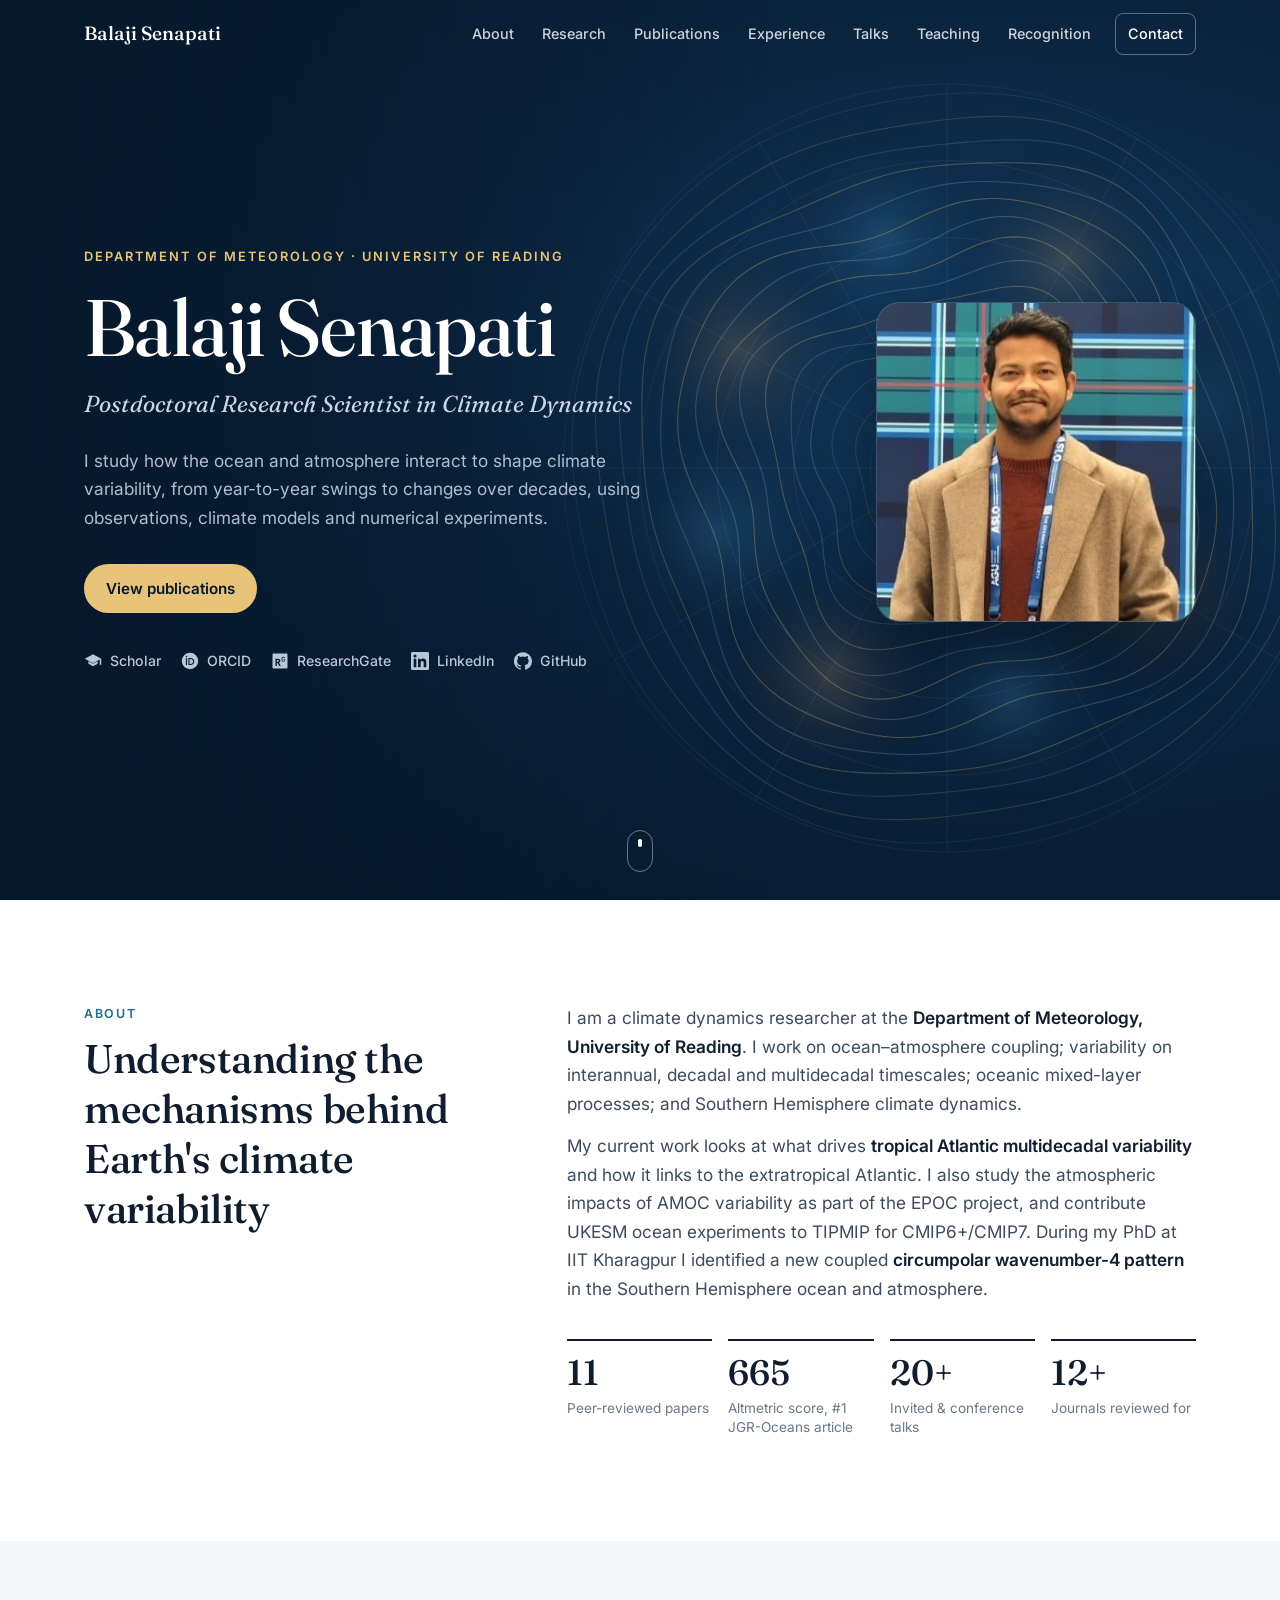
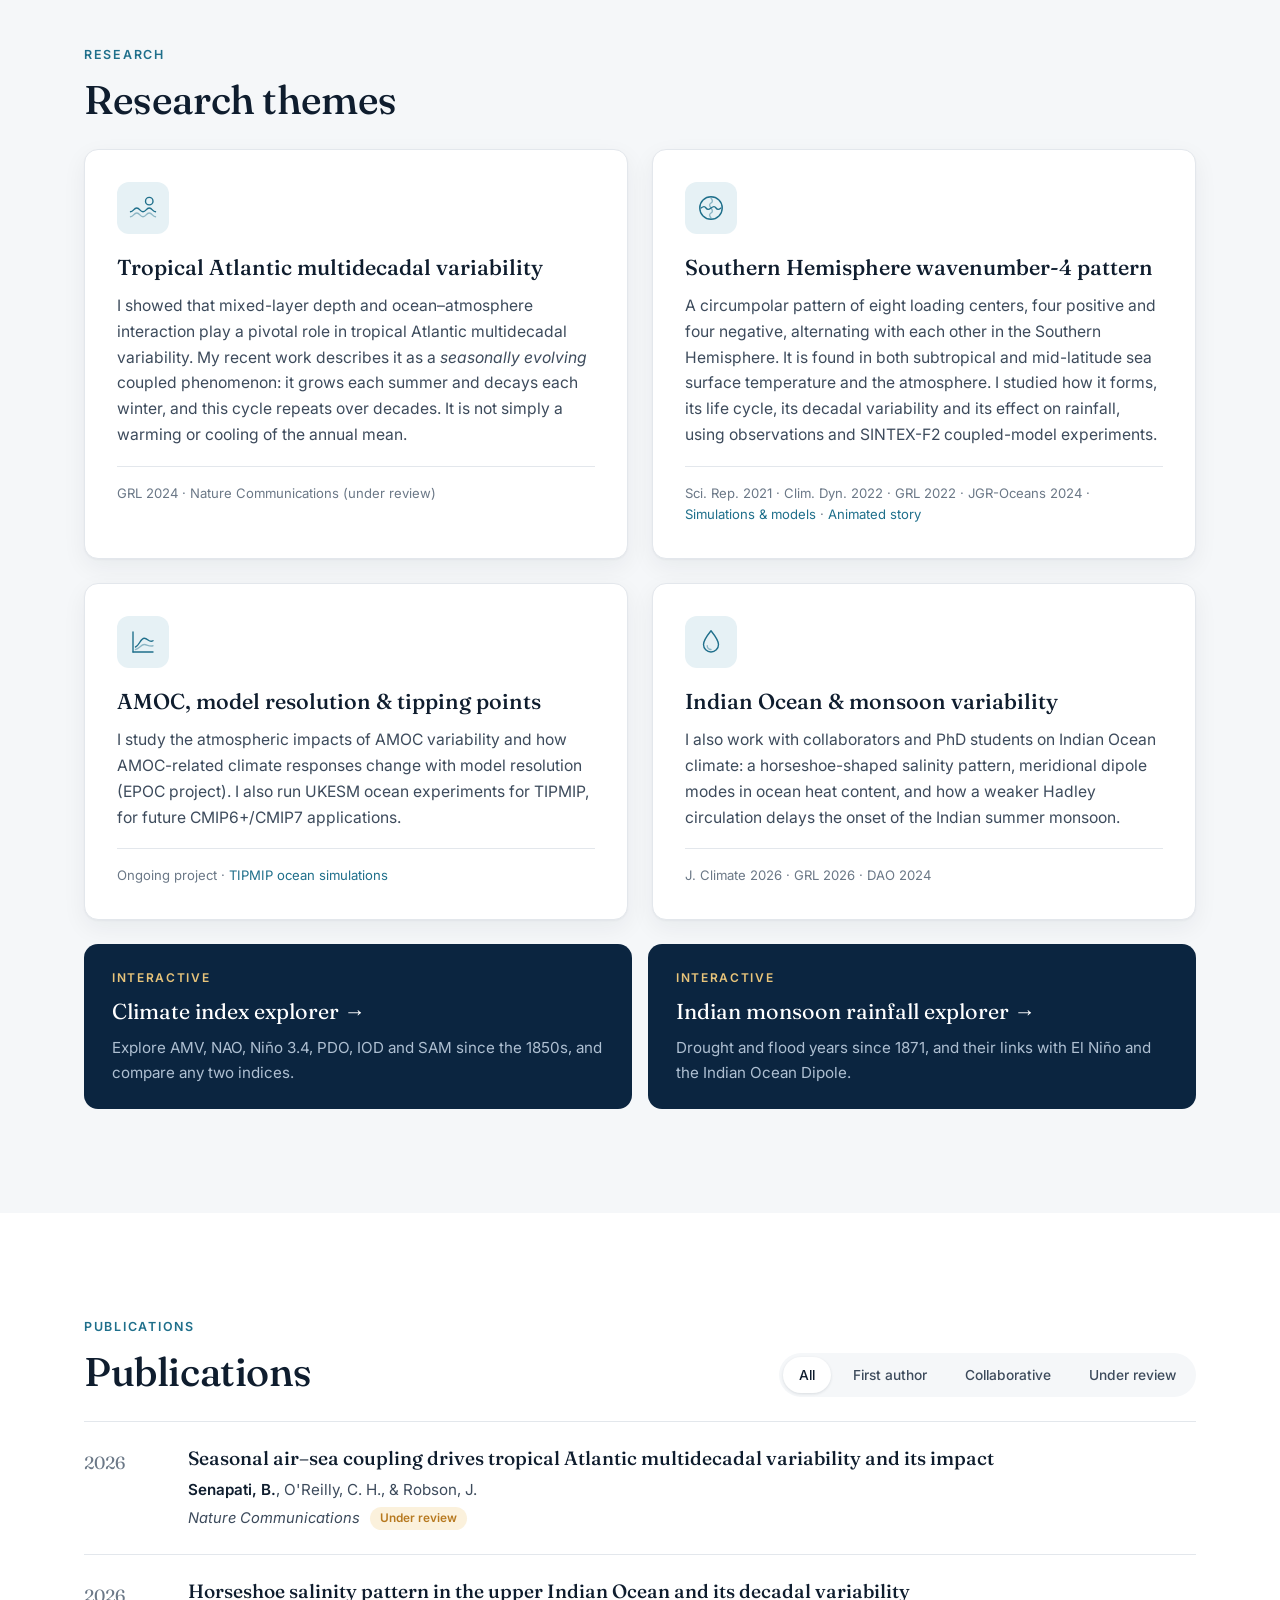
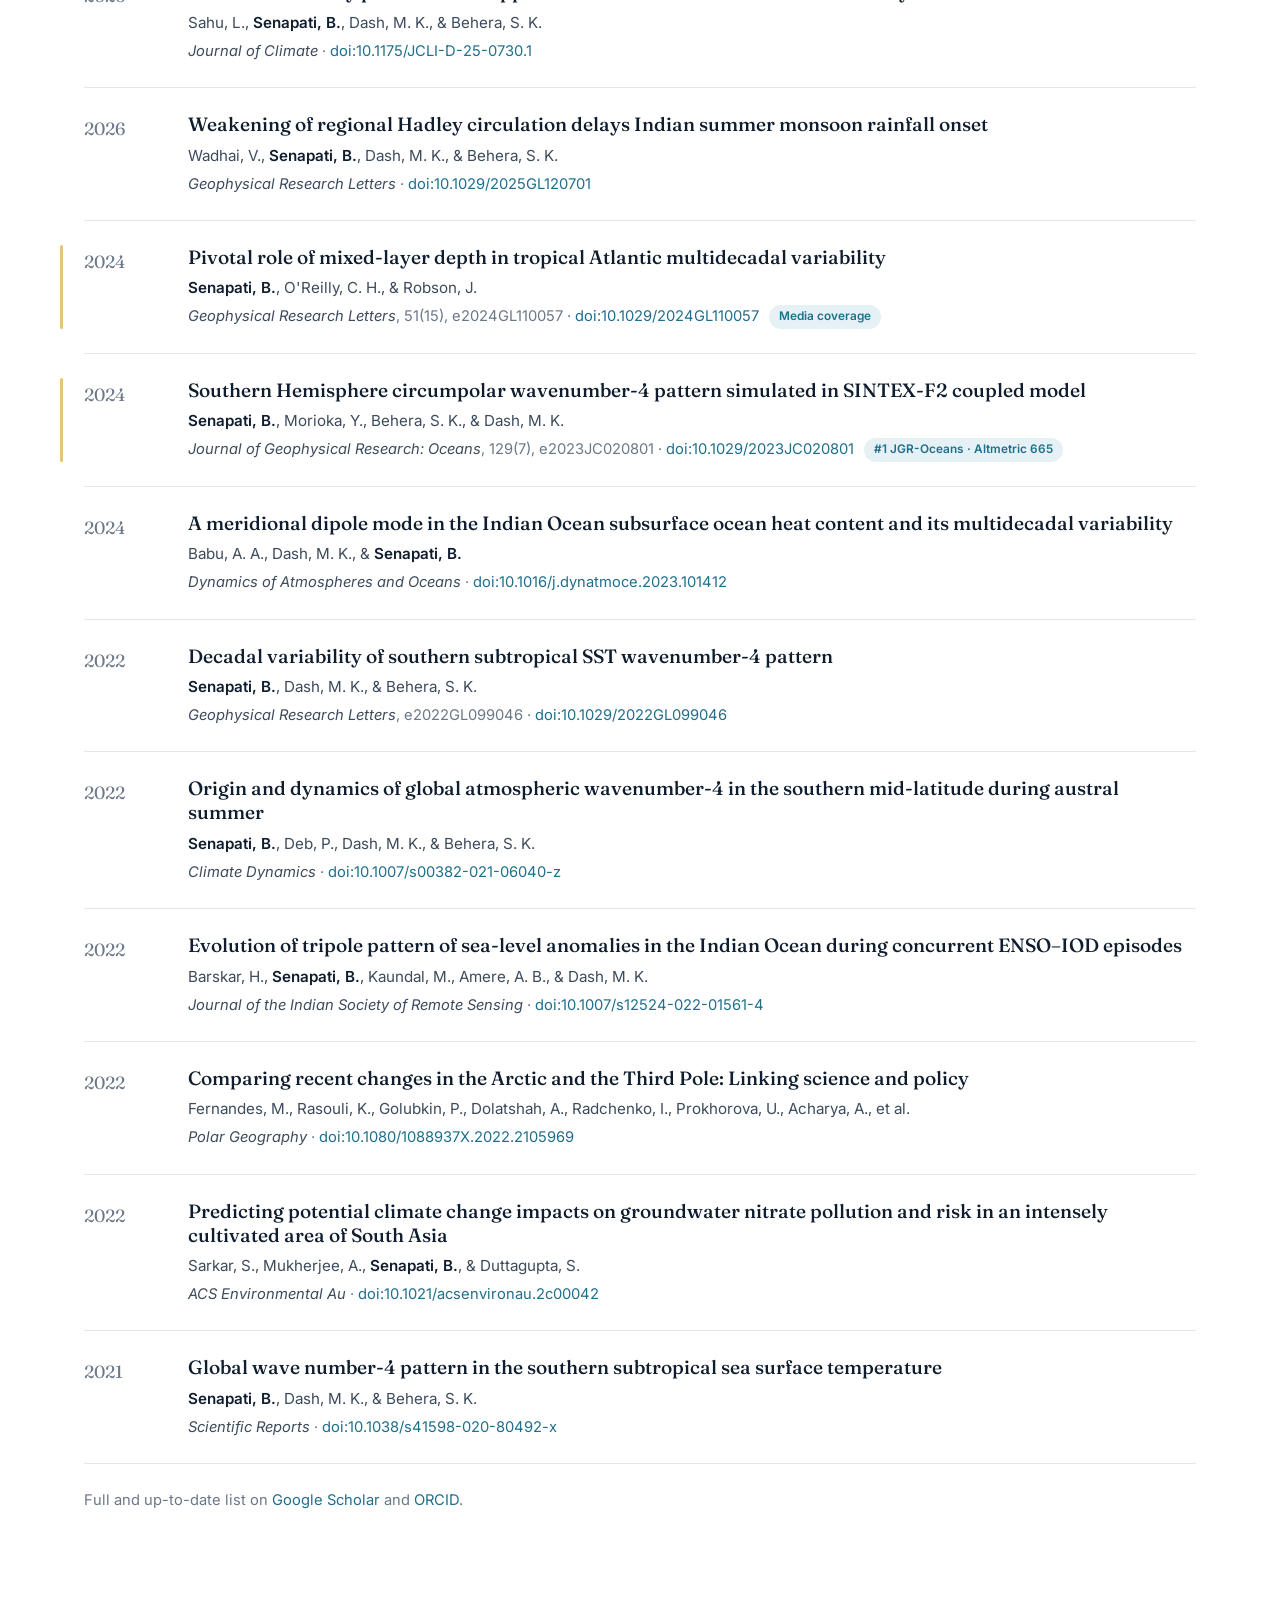
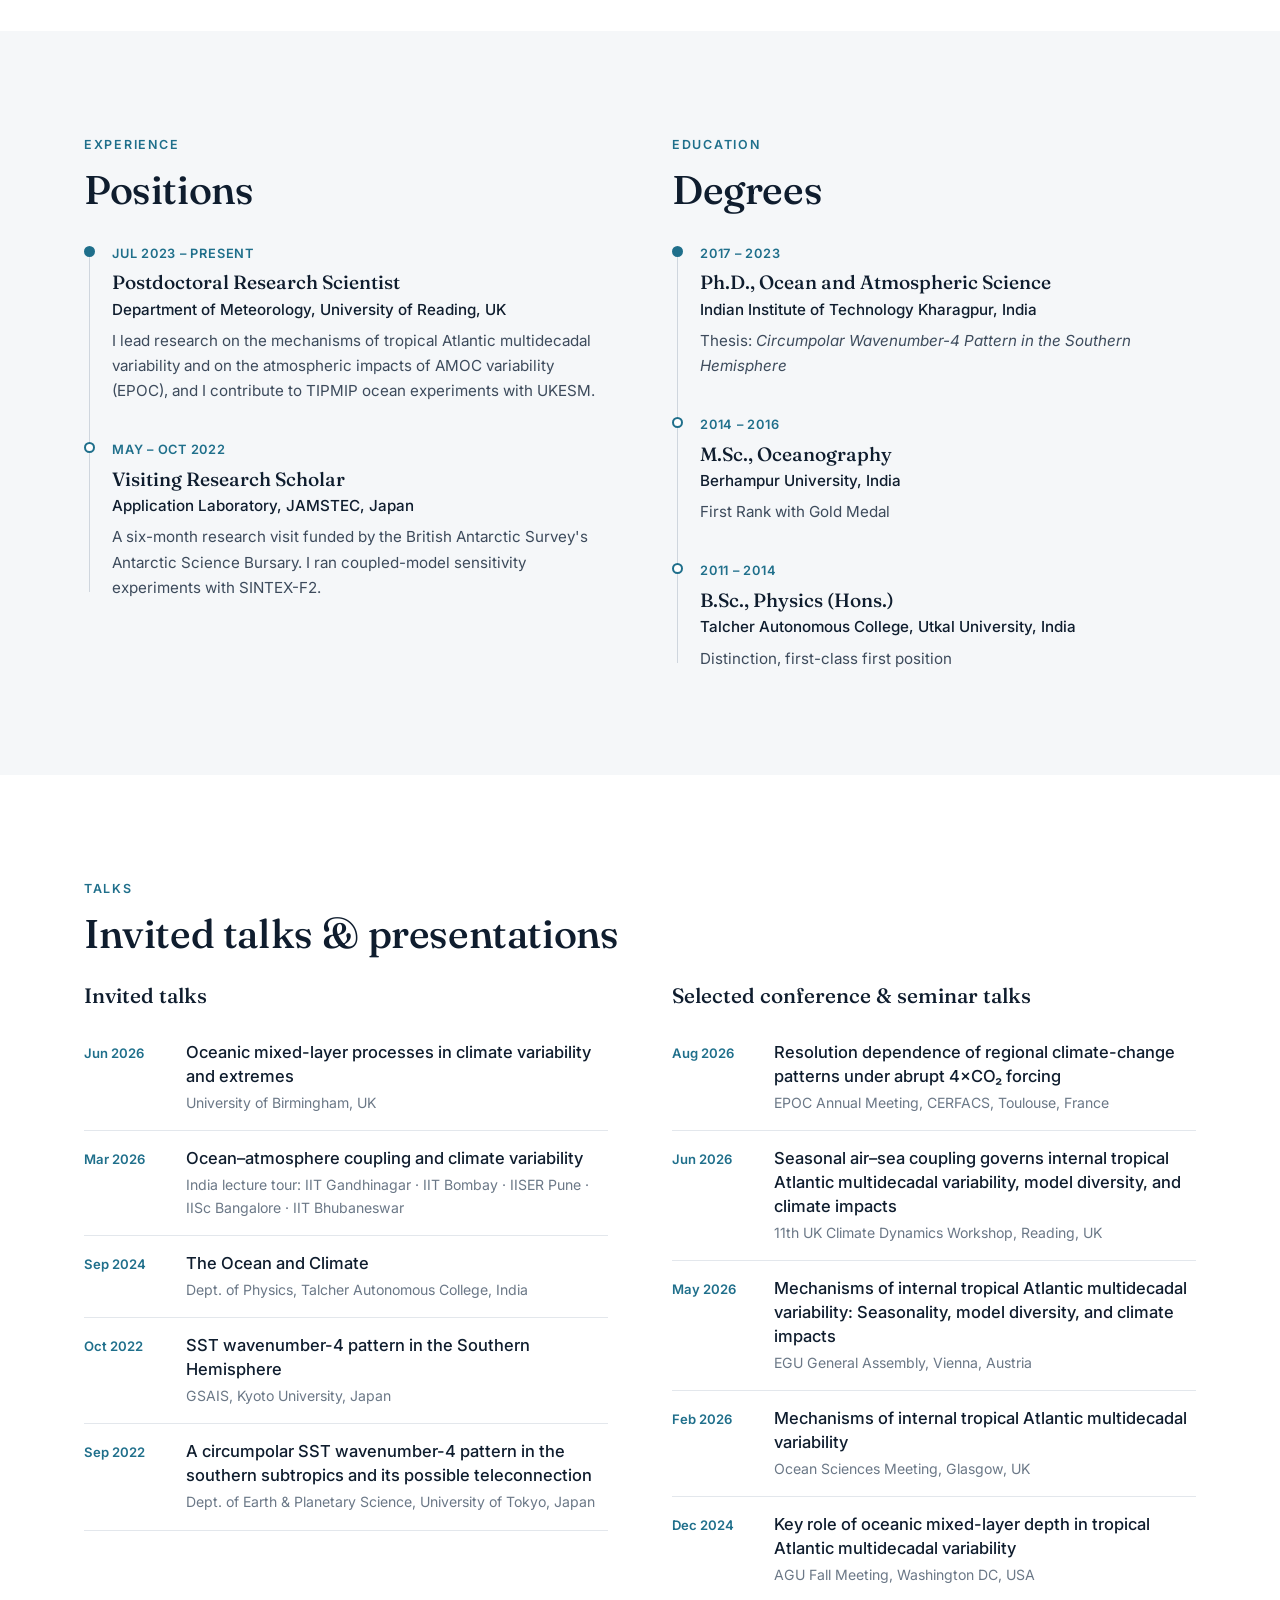
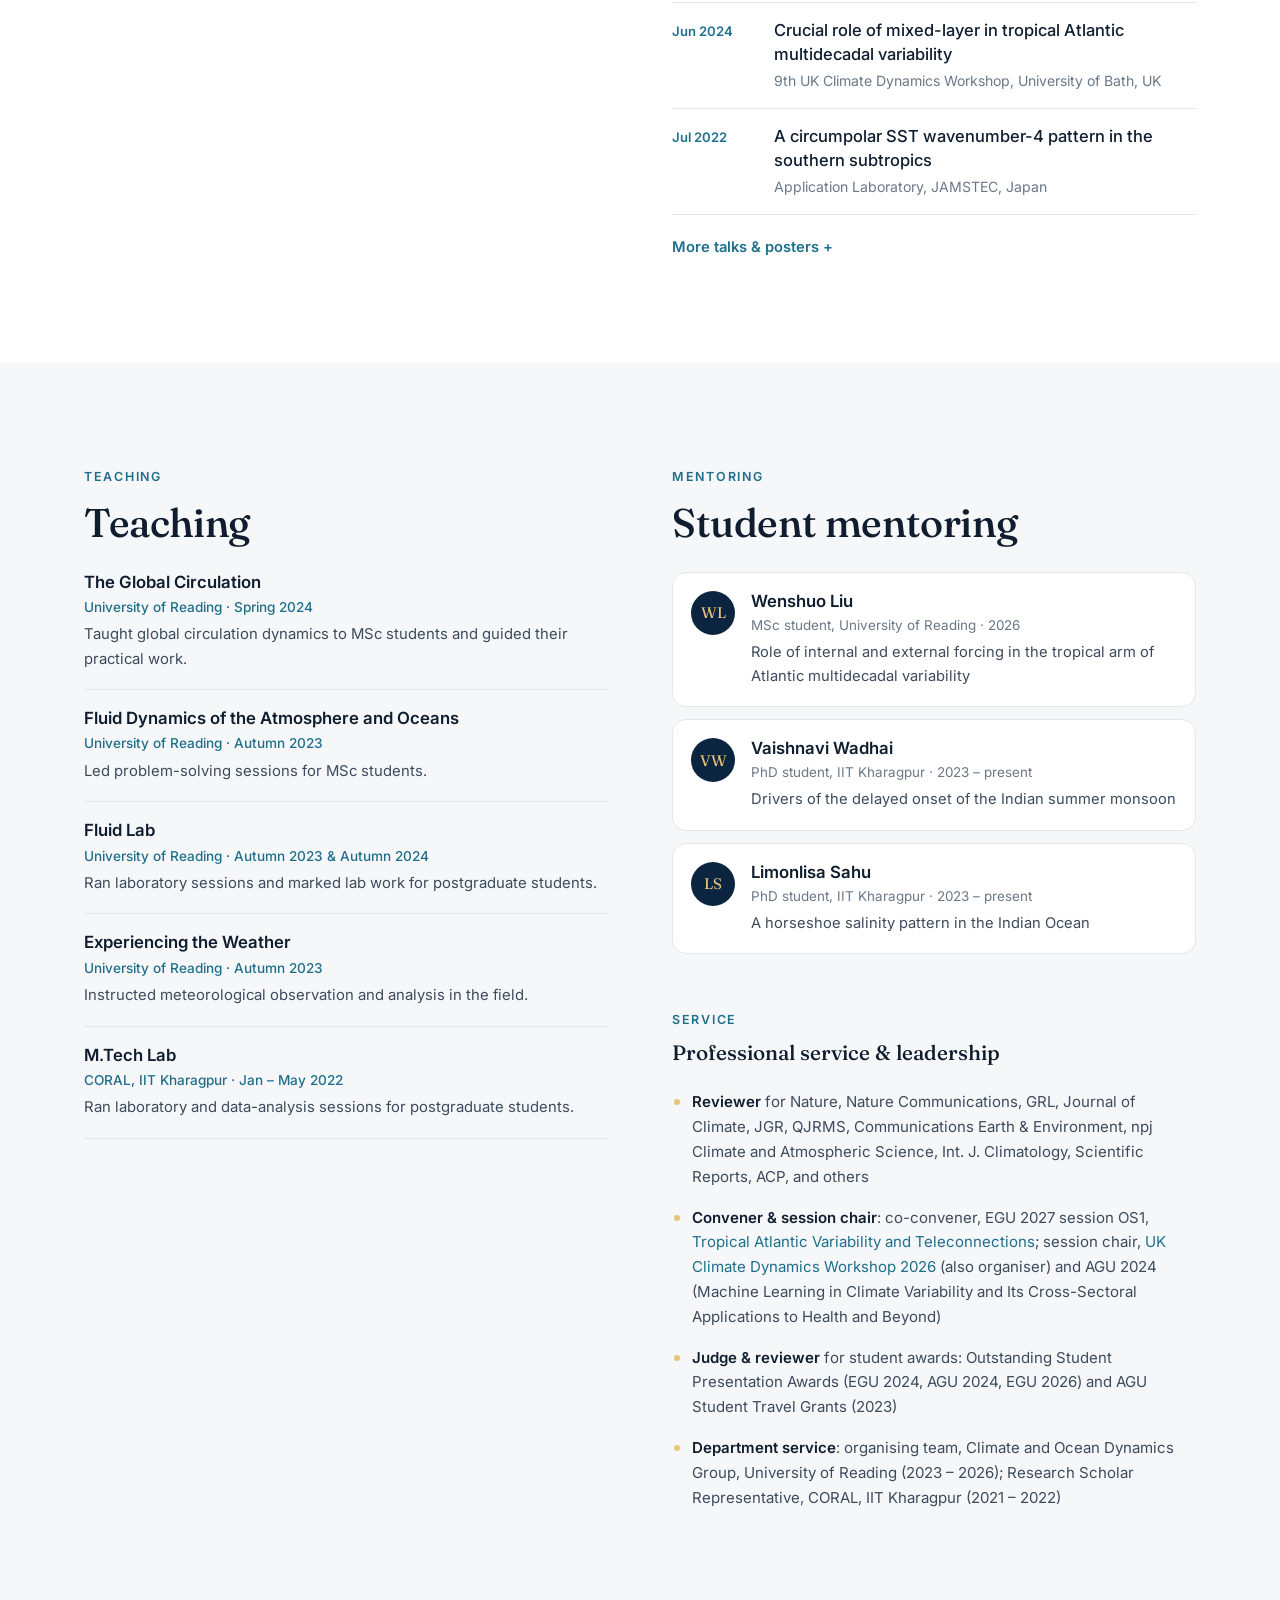
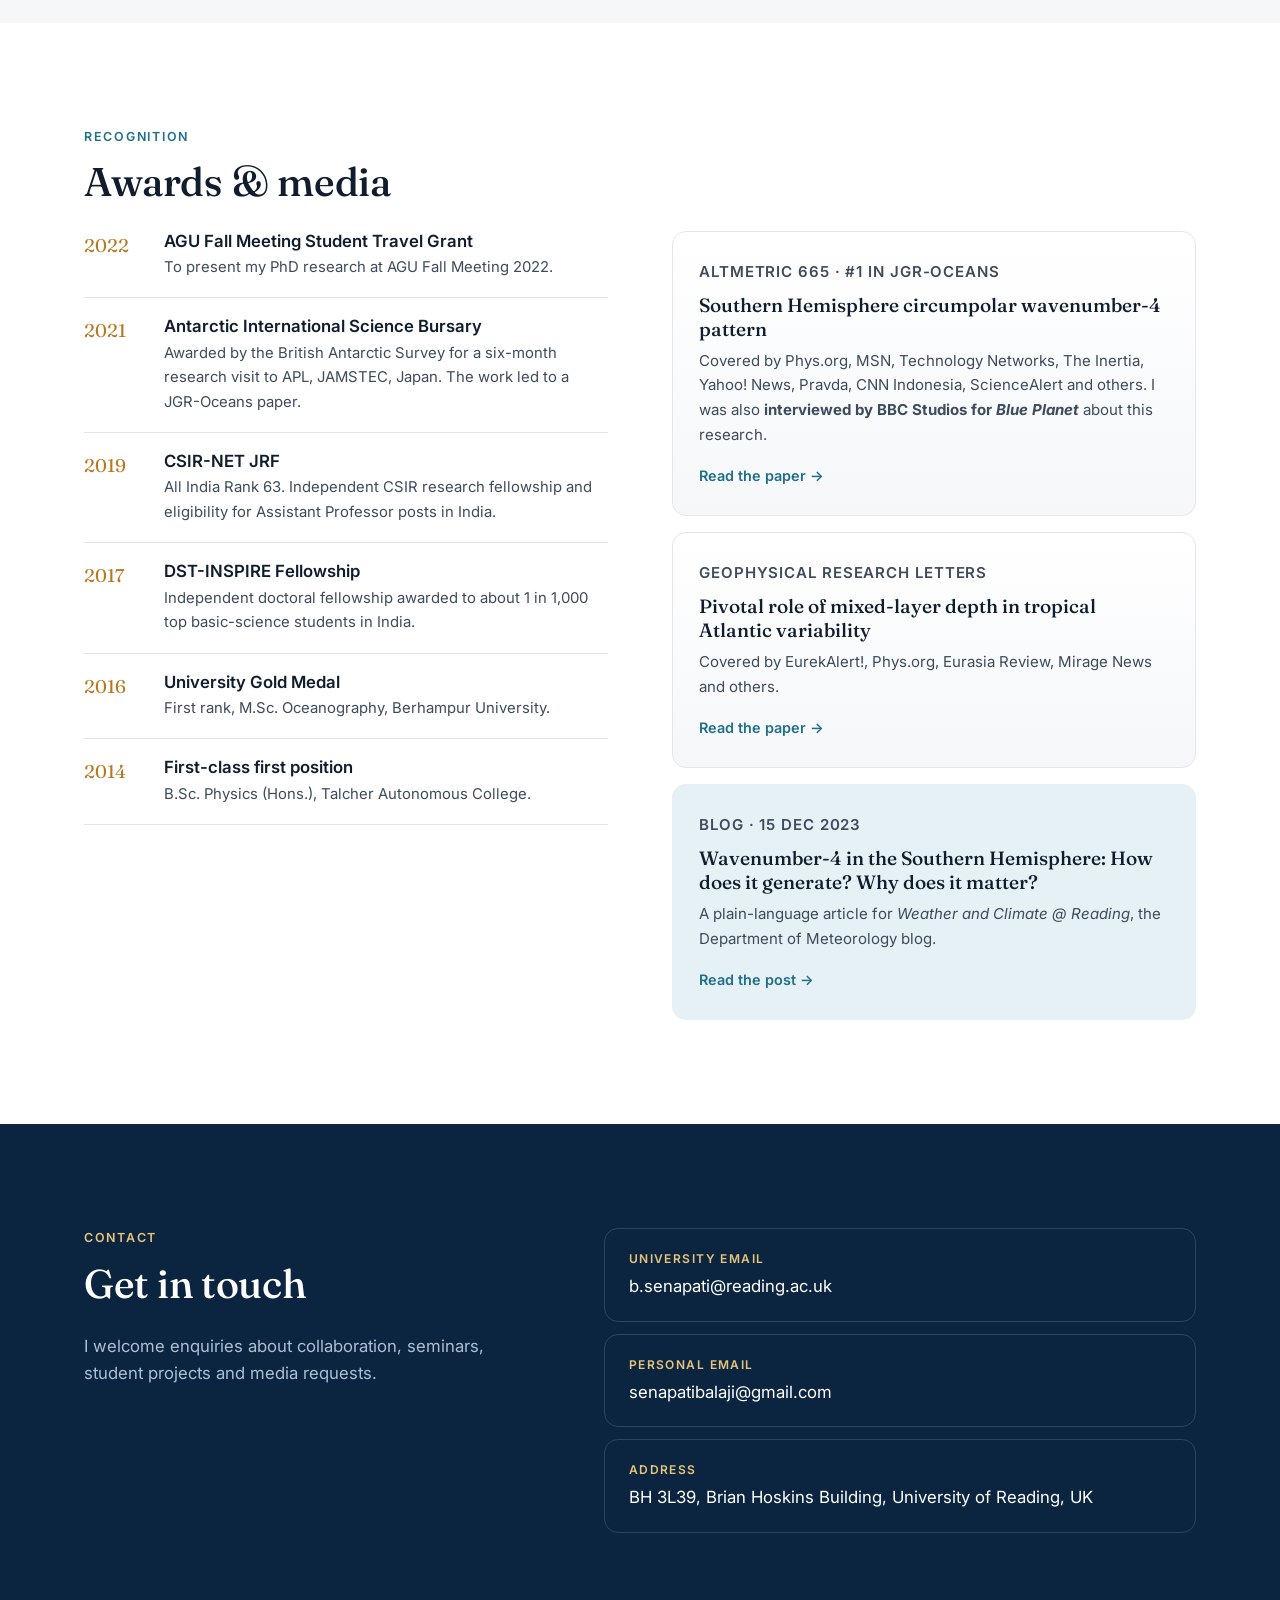
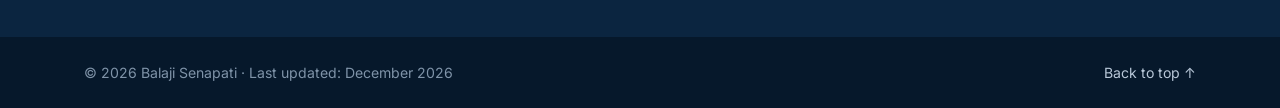
==== index.html @ 440bf1d0 "Link UK Climate Dynamics Workshop 2026 agenda Co-Authored-By: Claude Opus 5.5 <noreply@anthropic.com" ====
<!DOCTYPE html>
<html lang="en">
<head>
  <meta charset="utf-8">
  <meta name="viewport" content="width=device-width, initial-scale=1">
  <title>Balaji Senapati — Climate Dynamics Researcher</title>
  <meta name="description" content="Balaji Senapati, Postdoctoral Research Scientist at the Department of Meteorology, University of Reading. Research on ocean–atmosphere coupling, tropical Atlantic multidecadal variability and Southern Hemisphere climate dynamics.">
  <meta name="author" content="Balaji Senapati">
  <meta property="og:title" content="Balaji Senapati — Climate Dynamics Researcher">
  <meta property="og:description" content="Ocean–atmosphere coupling, multidecadal variability, mixed-layer processes and Southern Hemisphere climate dynamics.">
  <meta property="og:type" content="website">
  <meta property="og:url" content="https://senapatibalaji.github.io/">
  <meta property="og:image" content="https://senapatibalaji.github.io/assets/photo.jpeg">
  <link rel="icon" href="data:image/svg+xml,<svg xmlns='http://www.w3.org/2000/svg' viewBox='0 0 64 64'><rect width='64' height='64' rx='14' fill='%230b2540'/><text x='50%25' y='56%25' text-anchor='middle' dominant-baseline='middle' font-family='Georgia,serif' font-size='30' fill='%23e8c47a'>BS</text></svg>">
  <link rel="preconnect" href="https://fonts.googleapis.com">
  <link rel="preconnect" href="https://fonts.gstatic.com" crossorigin>
  <link href="https://fonts.googleapis.com/css2?family=Fraunces:opsz,wght@9..144,400;9..144,500;9..144,600&family=Inter:wght@400;500;600&display=swap" rel="stylesheet">
  <link rel="stylesheet" href="styles.css?v=20261008c">
</head>
<body>

<header class="nav">
  <div class="nav__inner">
    <a href="#top" class="nav__brand">Balaji Senapati</a>
    <button class="nav__toggle" aria-label="Open menu" aria-expanded="false"><span></span><span></span></button>
    <nav class="nav__links" aria-label="Main">
      <a href="#about">About</a>
      <a href="#research">Research</a>
      <a href="#publications">Publications</a>
      <a href="#experience">Experience</a>
      <a href="#talks">Talks</a>
      <a href="#teaching">Teaching</a>
      <a href="#recognition">Recognition</a>
      <a href="#contact" class="nav__cta">Contact</a>
    </nav>
  </div>
</header>

<!-- ============ HERO ============ -->
<section class="hero" id="top">
  <canvas id="wave" aria-hidden="true"></canvas>
  <div class="hero__inner">
    <div class="hero__text">
      <p class="eyebrow">Department of Meteorology · University of Reading</p>
      <h1>Balaji Senapati</h1>
      <p class="hero__role">Postdoctoral Research Scientist in Climate Dynamics</p>
      <p class="hero__lede">I study how the ocean and atmosphere interact to shape climate variability, from year-to-year swings to changes over decades, using observations, climate models and numerical experiments.</p>
      <div class="hero__actions">
        <a class="btn btn--primary" href="#publications">View publications</a>
        <a class="btn btn--ghost" href="assets/Balaji_Senapati_CV.pdf" target="_blank" rel="noopener">Download CV</a>
      </div>
      <ul class="profiles" aria-label="Academic profiles">
        <li><a href="https://scholar.google.co.in/citations?user=WVlkLFkAAAAJ&hl=en" target="_blank" rel="noopener" title="Google Scholar">
          <svg viewBox="0 0 24 24"><path d="M12 3 1 9l11 6 9-4.91V17h2V9L12 3zm-6.18 9.4v3.35L12 19l6.18-3.25V12.4L12 15.7l-6.18-3.3z"/></svg><span>Scholar</span></a></li>
        <li><a href="https://orcid.org/0000-0001-5029-9731" target="_blank" rel="noopener" title="ORCID">
          <svg viewBox="0 0 24 24"><path d="M12 1a11 11 0 1 0 0 22 11 11 0 0 0 0-22zM8.1 17.3H6.6V7.9h1.5v9.4zM7.35 6.9a.95.95 0 1 1 0-1.9.95.95 0 0 1 0 1.9zm10.3 5.7c0 2.7-1.9 4.7-4.9 4.7H9.9V7.9h2.9c3 0 4.85 2 4.85 4.7zm-1.55 0c0-1.9-1.2-3.3-3.4-3.3h-1.3v6.6h1.3c2.2 0 3.4-1.45 3.4-3.3z"/></svg><span>ORCID</span></a></li>
        <li><a href="https://www.researchgate.net/profile/Balaji-Senapati" target="_blank" rel="noopener" title="ResearchGate">
          <svg viewBox="0 0 24 24"><path d="M3 2h18a1 1 0 0 1 1 1v18a1 1 0 0 1-1 1H3a1 1 0 0 1-1-1V3a1 1 0 0 1 1-1zm13.4 4.2c-1.5 0-2.4 1-2.4 2.6v1.6c0 1.6.9 2.5 2.4 2.5 1.4 0 2.3-.8 2.3-2.4V10h-2.4v.9h1.4c0 .9-.4 1.3-1.3 1.3-.8 0-1.3-.6-1.3-1.6V8.8c0-1 .5-1.6 1.3-1.6.7 0 1.1.4 1.2 1.1h1c-.1-1.3-1-2.1-2.2-2.1zM6 9v9.5h1.8v-3.9h1l2.2 3.9h2.1l-2.5-4.2c1.1-.4 1.8-1.3 1.8-2.6C12.4 10 11.2 9 9.4 9H6zm1.8 1.5h1.4c.9 0 1.4.5 1.4 1.3s-.5 1.3-1.4 1.3H7.8v-2.6z"/></svg><span>ResearchGate</span></a></li>
        <li><a href="https://www.linkedin.com/in/balaji-senapati-777b22124" target="_blank" rel="noopener" title="LinkedIn">
          <svg viewBox="0 0 24 24"><path d="M20.45 20.45h-3.56v-5.57c0-1.33-.02-3.04-1.85-3.04-1.85 0-2.14 1.45-2.14 2.94v5.67H9.35V9h3.41v1.56h.05c.48-.9 1.64-1.85 3.37-1.85 3.6 0 4.27 2.37 4.27 5.46v6.28zM5.34 7.43a2.06 2.06 0 1 1 0-4.13 2.06 2.06 0 0 1 0 4.13zM7.12 20.45H3.56V9h3.56v11.45zM22.22 0H1.77C.79 0 0 .77 0 1.73v20.54C0 23.23.79 24 1.77 24h20.45c.98 0 1.78-.77 1.78-1.73V1.73C24 .77 23.2 0 22.22 0z"/></svg><span>LinkedIn</span></a></li>
        <li><a href="https://github.com/senapatibalaji" target="_blank" rel="noopener" title="GitHub">
          <svg viewBox="0 0 24 24"><path d="M12 .3a12 12 0 0 0-3.8 23.4c.6.1.8-.3.8-.6v-2c-3.3.7-4-1.6-4-1.6-.6-1.4-1.4-1.8-1.4-1.8-1-.7.1-.7.1-.7 1.2.1 1.8 1.2 1.8 1.2 1 1.8 2.8 1.3 3.5 1 0-.8.4-1.3.7-1.6-2.7-.3-5.5-1.3-5.5-6 0-1.2.5-2.3 1.3-3.1-.2-.4-.6-1.6 0-3.2 0 0 1-.3 3.4 1.2a11.5 11.5 0 0 1 6 0c2.3-1.5 3.3-1.2 3.3-1.2.6 1.6.2 2.8 0 3.2.9.8 1.3 1.9 1.3 3.2 0 4.6-2.8 5.6-5.5 5.9.5.4.9 1 .9 2.2v3.3c0 .3.1.7.8.6A12 12 0 0 0 12 .3"/></svg><span>GitHub</span></a></li>
      </ul>
    </div>
    <figure class="hero__portrait">
      <img src="assets/photo.jpeg" alt="Portrait of Balaji Senapati" onerror="this.remove()">
      <span class="hero__monogram" aria-hidden="true">BS</span>
    </figure>
  </div>
  <a href="#about" class="hero__scroll" aria-label="Scroll to About"><span></span></a>
</section>

<main>

<!-- ============ ABOUT ============ -->
<section id="about" class="section">
  <div class="container grid-2">
    <div>
      <p class="kicker">About</p>
      <h2>Understanding the mechanisms behind Earth's climate variability</h2>
    </div>
    <div class="prose">
      <p>I am a climate dynamics researcher at the <strong>Department of Meteorology, University of Reading</strong>. I work on ocean–atmosphere coupling; variability on interannual, decadal and multidecadal timescales; oceanic mixed-layer processes; and Southern Hemisphere climate dynamics.</p>
      <p>My current work looks at what drives <strong>tropical Atlantic multidecadal variability</strong> and how it links to the extratropical Atlantic. I also study the atmospheric impacts of AMOC variability as part of the EPOC project, and contribute UKESM ocean experiments to TIPMIP for CMIP6+/CMIP7. During my PhD at IIT Kharagpur I identified a new coupled <strong>circumpolar wavenumber-4 pattern</strong> in the Southern Hemisphere ocean and atmosphere.</p>
      <dl class="stats">
        <div><dt>11</dt><dd>Peer-reviewed papers</dd></div>
        <div><dt>665</dt><dd>Altmetric score, #1 JGR-Oceans article</dd></div>
        <div><dt>20+</dt><dd>Invited &amp; conference talks</dd></div>
        <div><dt>12+</dt><dd>Journals reviewed for</dd></div>
      </dl>
    </div>
  </div>
</section>

<!-- ============ RESEARCH ============ -->
<section id="research" class="section section--tint">
  <div class="container">
    <p class="kicker">Research</p>
    <h2>Research themes</h2>
    <div class="cards">
      <article class="card">
        <div class="card__icon"><svg viewBox="0 0 48 48"><path d="M4 30c5 0 5-6 10-6s5 6 10 6 5-6 10-6 5 6 10 6" /><path d="M4 38c5 0 5-6 10-6s5 6 10 6 5-6 10-6 5 6 10 6" opacity=".45"/><circle cx="34" cy="13" r="6"/></svg></div>
        <h3>Tropical Atlantic multidecadal variability</h3>
        <p>I showed that mixed-layer depth and ocean–atmosphere interaction play a pivotal role in tropical Atlantic multidecadal variability. My recent work describes it as a <em>seasonally evolving</em> coupled phenomenon: it grows each summer and decays each winter, and this cycle repeats over decades. It is not simply a warming or cooling of the annual mean.</p>
        <p class="card__meta">GRL 2024 · Nature Communications (under review)</p>
      </article>
      <article class="card">
        <div class="card__icon"><svg viewBox="0 0 48 48"><circle cx="24" cy="24" r="18"/><path d="M24 8c3 4 3 6 0 8s-3 4 0 8 3 6 0 8-3 4 0 8" opacity=".45"/><path d="M8 24c4-3 6-3 8 0s4 3 8 0 6-3 8 0 4 3 8 0"/></svg></div>
        <h3>Southern Hemisphere wavenumber-4 pattern</h3>
        <p>A circumpolar pattern of eight loading centers, four positive and four negative, alternating with each other in the Southern Hemisphere. It is found in both subtropical and mid-latitude sea surface temperature and the atmosphere. I studied how it forms, its life cycle, its decadal variability and its effect on rainfall, using observations and SINTEX-F2 coupled-model experiments.</p>
        <p class="card__meta">Sci. Rep. 2021 · Clim. Dyn. 2022 · GRL 2022 · JGR-Oceans 2024 · <a href="sintex-f2.html">Simulations &amp; models</a> · <a href="w4-story.html">Animated story</a></p>
      </article>
      <article class="card">
        <div class="card__icon"><svg viewBox="0 0 48 48"><path d="M8 40V8"/><path d="M8 40h32"/><path d="M12 32c6-2 8-14 14-14s8 8 14 4" /><path d="M12 36c6-1 9-8 14-8s8 4 14 2" opacity=".45"/></svg></div>
        <h3>AMOC, model resolution &amp; tipping points</h3>
        <p>I study the atmospheric impacts of AMOC variability and how AMOC-related climate responses change with model resolution (EPOC project). I also run UKESM ocean experiments for TIPMIP, for future CMIP6+/CMIP7 applications.</p>
        <p class="card__meta">Ongoing project · <a href="tipmip.html">TIPMIP ocean simulations</a></p>
      </article>
      <article class="card">
        <div class="card__icon"><svg viewBox="0 0 48 48"><path d="M24 6c-8 10-12 16-12 22a12 12 0 0 0 24 0c0-6-4-12-12-22z"/><path d="M18 30a6 6 0 0 0 6 6" opacity=".45"/></svg></div>
        <h3>Indian Ocean &amp; monsoon variability</h3>
        <p>I also work with collaborators and PhD students on Indian Ocean climate: a horseshoe-shaped salinity pattern, meridional dipole modes in ocean heat content, and how a weaker Hadley circulation delays the onset of the Indian summer monsoon.</p>
        <p class="card__meta">J. Climate 2026 · GRL 2026 · DAO 2024</p>
      </article>
    </div>

    <div class="explore-links">
      <a class="explore-link" href="climate-indices.html">
        <span class="explore-link__label">Interactive</span>
        <span class="explore-link__title">Climate index explorer</span>
        <span class="explore-link__text">Explore AMV, NAO, Niño 3.4, PDO, IOD and SAM since the 1850s, and compare any two indices.</span>
      </a>
      <a class="explore-link" href="monsoon.html">
        <span class="explore-link__label">Interactive</span>
        <span class="explore-link__title">Indian monsoon rainfall explorer</span>
        <span class="explore-link__text">Drought and flood years since 1871, and their links with El Niño and the Indian Ocean Dipole.</span>
      </a>
    </div>
  </div>
</section>

<!-- ============ PUBLICATIONS ============ -->
<section id="publications" class="section">
  <div class="container">
    <p class="kicker">Publications</p>
    <div class="section__head">
      <h2>Publications</h2>
      <div class="filters" role="tablist" aria-label="Filter publications">
        <button class="filter is-active" data-filter="all">All</button>
        <button class="filter" data-filter="lead">First author</button>
        <button class="filter" data-filter="collab">Collaborative</button>
        <button class="filter" data-filter="review">Under review</button>
      </div>
    </div>

    <ol class="pubs">
      <li class="pub" data-type="review">
        <span class="pub__year">2026</span>
        <div>
          <h3 class="pub__title">Seasonal air–sea coupling drives tropical Atlantic multidecadal variability and its impact</h3>
          <p class="pub__authors"><b>Senapati, B.</b>, O'Reilly, C. H., &amp; Robson, J.</p>
          <p class="pub__venue"><em>Nature Communications</em> <span class="tag tag--amber">Under review</span></p>
        </div>
      </li>
      <li class="pub" data-type="collab">
        <span class="pub__year">2026</span>
        <div>
          <h3 class="pub__title">Horseshoe salinity pattern in the upper Indian Ocean and its decadal variability</h3>
          <p class="pub__authors">Sahu, L., <b>Senapati, B.</b>, Dash, M. K., &amp; Behera, S. K.</p>
          <p class="pub__venue"><em>Journal of Climate</em> · <a href="https://doi.org/10.1175/JCLI-D-25-0730.1" target="_blank" rel="noopener">doi:10.1175/JCLI-D-25-0730.1</a></p>
        </div>
      </li>
      <li class="pub" data-type="collab">
        <span class="pub__year">2026</span>
        <div>
          <h3 class="pub__title">Weakening of regional Hadley circulation delays Indian summer monsoon rainfall onset</h3>
          <p class="pub__authors">Wadhai, V., <b>Senapati, B.</b>, Dash, M. K., &amp; Behera, S. K.</p>
          <p class="pub__venue"><em>Geophysical Research Letters</em> · <a href="https://doi.org/10.1029/2025GL120701" target="_blank" rel="noopener">doi:10.1029/2025GL120701</a></p>
        </div>
      </li>
      <li class="pub pub--featured" data-type="lead">
        <span class="pub__year">2024</span>
        <div>
          <h3 class="pub__title">Pivotal role of mixed-layer depth in tropical Atlantic multidecadal variability</h3>
          <p class="pub__authors"><b>Senapati, B.</b>, O'Reilly, C. H., &amp; Robson, J.</p>
          <p class="pub__venue"><em>Geophysical Research Letters</em>, 51(15), e2024GL110057 · <a href="https://doi.org/10.1029/2024GL110057" target="_blank" rel="noopener">doi:10.1029/2024GL110057</a> <span class="tag">Media coverage</span></p>
        </div>
      </li>
      <li class="pub pub--featured" data-type="lead">
        <span class="pub__year">2024</span>
        <div>
          <h3 class="pub__title">Southern Hemisphere circumpolar wavenumber-4 pattern simulated in SINTEX-F2 coupled model</h3>
          <p class="pub__authors"><b>Senapati, B.</b>, Morioka, Y., Behera, S. K., &amp; Dash, M. K.</p>
          <p class="pub__venue"><em>Journal of Geophysical Research: Oceans</em>, 129(7), e2023JC020801 · <a href="https://doi.org/10.1029/2023JC020801" target="_blank" rel="noopener">doi:10.1029/2023JC020801</a> <span class="tag">#1 JGR-Oceans · Altmetric 665</span></p>
        </div>
      </li>
      <li class="pub" data-type="collab">
        <span class="pub__year">2024</span>
        <div>
          <h3 class="pub__title">A meridional dipole mode in the Indian Ocean subsurface ocean heat content and its multidecadal variability</h3>
          <p class="pub__authors">Babu, A. A., Dash, M. K., &amp; <b>Senapati, B.</b></p>
          <p class="pub__venue"><em>Dynamics of Atmospheres and Oceans</em> · <a href="https://doi.org/10.1016/j.dynatmoce.2023.101412" target="_blank" rel="noopener">doi:10.1016/j.dynatmoce.2023.101412</a></p>
        </div>
      </li>
      <li class="pub" data-type="lead">
        <span class="pub__year">2022</span>
        <div>
          <h3 class="pub__title">Decadal variability of southern subtropical SST wavenumber-4 pattern</h3>
          <p class="pub__authors"><b>Senapati, B.</b>, Dash, M. K., &amp; Behera, S. K.</p>
          <p class="pub__venue"><em>Geophysical Research Letters</em>, e2022GL099046 · <a href="https://doi.org/10.1029/2022GL099046" target="_blank" rel="noopener">doi:10.1029/2022GL099046</a></p>
        </div>
      </li>
      <li class="pub" data-type="lead">
        <span class="pub__year">2022</span>
        <div>
          <h3 class="pub__title">Origin and dynamics of global atmospheric wavenumber-4 in the southern mid-latitude during austral summer</h3>
          <p class="pub__authors"><b>Senapati, B.</b>, Deb, P., Dash, M. K., &amp; Behera, S. K.</p>
          <p class="pub__venue"><em>Climate Dynamics</em> · <a href="https://doi.org/10.1007/s00382-021-06040-z" target="_blank" rel="noopener">doi:10.1007/s00382-021-06040-z</a></p>
        </div>
      </li>
      <li class="pub" data-type="collab">
        <span class="pub__year">2022</span>
        <div>
          <h3 class="pub__title">Evolution of tripole pattern of sea-level anomalies in the Indian Ocean during concurrent ENSO–IOD episodes</h3>
          <p class="pub__authors">Barskar, H., <b>Senapati, B.</b>, Kaundal, M., Amere, A. B., &amp; Dash, M. K.</p>
          <p class="pub__venue"><em>Journal of the Indian Society of Remote Sensing</em> · <a href="https://doi.org/10.1007/s12524-022-01561-4" target="_blank" rel="noopener">doi:10.1007/s12524-022-01561-4</a></p>
        </div>
      </li>
      <li class="pub" data-type="collab">
        <span class="pub__year">2022</span>
        <div>
          <h3 class="pub__title">Comparing recent changes in the Arctic and the Third Pole: Linking science and policy</h3>
          <p class="pub__authors">Fernandes, M., Rasouli, K., Golubkin, P., Dolatshah, A., Radchenko, I., Prokhorova, U., Acharya, A., et al.</p>
          <p class="pub__venue"><em>Polar Geography</em> · <a href="https://doi.org/10.1080/1088937X.2022.2105969" target="_blank" rel="noopener">doi:10.1080/1088937X.2022.2105969</a></p>
        </div>
      </li>
      <li class="pub" data-type="collab">
        <span class="pub__year">2022</span>
        <div>
          <h3 class="pub__title">Predicting potential climate change impacts on groundwater nitrate pollution and risk in an intensely cultivated area of South Asia</h3>
          <p class="pub__authors">Sarkar, S., Mukherjee, A., <b>Senapati, B.</b>, &amp; Duttagupta, S.</p>
          <p class="pub__venue"><em>ACS Environmental Au</em> · <a href="https://doi.org/10.1021/acsenvironau.2c00042" target="_blank" rel="noopener">doi:10.1021/acsenvironau.2c00042</a></p>
        </div>
      </li>
      <li class="pub" data-type="lead">
        <span class="pub__year">2021</span>
        <div>
          <h3 class="pub__title">Global wave number-4 pattern in the southern subtropical sea surface temperature</h3>
          <p class="pub__authors"><b>Senapati, B.</b>, Dash, M. K., &amp; Behera, S. K.</p>
          <p class="pub__venue"><em>Scientific Reports</em> · <a href="https://doi.org/10.1038/s41598-020-80492-x" target="_blank" rel="noopener">doi:10.1038/s41598-020-80492-x</a></p>
        </div>
      </li>
    </ol>
    <p class="note">Full and up-to-date list on <a href="https://scholar.google.co.in/citations?user=WVlkLFkAAAAJ&hl=en" target="_blank" rel="noopener">Google Scholar</a> and <a href="https://orcid.org/0000-0001-5029-9731" target="_blank" rel="noopener">ORCID</a>.</p>
  </div>
</section>

<!-- ============ EXPERIENCE & EDUCATION ============ -->
<section id="experience" class="section section--tint">
  <div class="container grid-2 grid-2--even">
    <div>
      <p class="kicker">Experience</p>
      <h2>Positions</h2>
      <ol class="timeline">
        <li>
          <span class="timeline__date">Jul 2023 – Present</span>
          <h3>Postdoctoral Research Scientist</h3>
          <p class="timeline__org">Department of Meteorology, University of Reading, UK</p>
          <p>I lead research on the mechanisms of tropical Atlantic multidecadal variability and on the atmospheric impacts of AMOC variability (EPOC), and I contribute to TIPMIP ocean experiments with UKESM.</p>
        </li>
        <li>
          <span class="timeline__date">May – Oct 2022</span>
          <h3>Visiting Research Scholar</h3>
          <p class="timeline__org">Application Laboratory, JAMSTEC, Japan</p>
          <p>A six-month research visit funded by the British Antarctic Survey's Antarctic Science Bursary. I ran coupled-model sensitivity experiments with SINTEX-F2.</p>
        </li>
      </ol>
    </div>
    <div>
      <p class="kicker">Education</p>
      <h2>Degrees</h2>
      <ol class="timeline">
        <li>
          <span class="timeline__date">2017 – 2023</span>
          <h3>Ph.D., Ocean and Atmospheric Science</h3>
          <p class="timeline__org">Indian Institute of Technology Kharagpur, India</p>
          <p>Thesis: <em>Circumpolar Wavenumber-4 Pattern in the Southern Hemisphere</em></p>
        </li>
        <li>
          <span class="timeline__date">2014 – 2016</span>
          <h3>M.Sc., Oceanography</h3>
          <p class="timeline__org">Berhampur University, India</p>
          <p>First Rank with Gold Medal</p>
        </li>
        <li>
          <span class="timeline__date">2011 – 2014</span>
          <h3>B.Sc., Physics (Hons.)</h3>
          <p class="timeline__org">Talcher Autonomous College, Utkal University, India</p>
          <p>Distinction, first-class first position</p>
        </li>
      </ol>
    </div>
  </div>
</section>

<!-- ============ TALKS ============ -->
<section id="talks" class="section">
  <div class="container">
    <p class="kicker">Talks</p>
    <h2>Invited talks &amp; presentations</h2>
    <div class="grid-2 grid-2--even talks">
      <div>
        <h3 class="subhead">Invited talks</h3>
        <ul class="events">
          <li><time>Jun 2026</time><div><strong>Oceanic mixed-layer processes in climate variability and extremes</strong><span>University of Birmingham, UK</span></div></li>
          <li><time>Mar 2026</time><div><strong>Ocean–atmosphere coupling and climate variability</strong><span>India lecture tour: IIT Gandhinagar · IIT Bombay · IISER Pune · IISc Bangalore · IIT Bhubaneswar</span></div></li>
          <li><time>Sep 2024</time><div><strong>The Ocean and Climate</strong><span>Dept. of Physics, Talcher Autonomous College, India</span></div></li>
          <li><time>Oct 2022</time><div><strong>SST wavenumber-4 pattern in the Southern Hemisphere</strong><span>GSAIS, Kyoto University, Japan</span></div></li>
          <li><time>Sep 2022</time><div><strong>A circumpolar SST wavenumber-4 pattern in the southern subtropics and its possible teleconnection</strong><span>Dept. of Earth &amp; Planetary Science, University of Tokyo, Japan</span></div></li>
        </ul>
      </div>
      <div>
        <h3 class="subhead">Selected conference &amp; seminar talks</h3>
        <ul class="events">
          <li><time>Aug 2026</time><div><strong>Resolution dependence of regional climate-change patterns under abrupt 4×CO₂ forcing</strong><span>EPOC Annual Meeting, CERFACS, Toulouse, France</span></div></li>
          <li><time>Jun 2026</time><div><strong>Seasonal air–sea coupling governs internal tropical Atlantic multidecadal variability, model diversity, and climate impacts</strong><span>11th UK Climate Dynamics Workshop, Reading, UK</span></div></li>
          <li><time>May 2026</time><div><strong>Mechanisms of internal tropical Atlantic multidecadal variability: Seasonality, model diversity, and climate impacts</strong><span>EGU General Assembly, Vienna, Austria</span></div></li>
          <li><time>Feb 2026</time><div><strong>Mechanisms of internal tropical Atlantic multidecadal variability</strong><span>Ocean Sciences Meeting, Glasgow, UK</span></div></li>
          <li><time>Dec 2024</time><div><strong>Key role of oceanic mixed-layer depth in tropical Atlantic multidecadal variability</strong><span>AGU Fall Meeting, Washington DC, USA</span></div></li>
          <li><time>Jun 2024</time><div><strong>Crucial role of mixed-layer in tropical Atlantic multidecadal variability</strong><span>9th UK Climate Dynamics Workshop, University of Bath, UK</span></div></li>
          <li><time>Jul 2022</time><div><strong>A circumpolar SST wavenumber-4 pattern in the southern subtropics</strong><span>Application Laboratory, JAMSTEC, Japan</span></div></li>
        </ul>
        <details class="more">
          <summary>More talks &amp; posters</summary>
          <ul class="events events--small">
            <li><time>Jun 2026</time><div><strong>Oceanic mixed-layer depth mechanisms in climate variability and extremes</strong><span>HHH, Dept. of Meteorology, Reading</span></div></li>
            <li><time>Jan 2026</time><div><strong>Drivers of internal tropical Atlantic multidecadal variability</strong><span>Climate &amp; Ocean Dynamics Seminar, Reading</span></div></li>
            <li><time>Nov 2024</time><div><strong>Crucial role of mixed-layer in tropical Atlantic multidecadal variability</strong><span>Climate &amp; Ocean Dynamics Seminar, Reading</span></div></li>
            <li><time>Dec 2024</time><div><strong>On the origin and life cycle of wavenumber-4 pattern in the Southern Hemisphere</strong><span>AGU Fall Meeting (poster), Washington DC</span></div></li>
            <li><time>Jul 2024</time><div><strong>Crucial role of mixed-layer in tropical Atlantic multidecadal variability</strong><span>RMetS Weather &amp; Climate Conference (poster), Reading</span></div></li>
            <li><time>Jun 2024</time><div><strong>Pivotal role of mixed-layer depth in tropical Atlantic multidecadal variability</strong><span>Research Away Day, Dept. of Meteorology, Reading</span></div></li>
            <li><time>Apr 2024</time><div><strong>How does tropical Atlantic multidecadal variability develop?</strong><span>EGU General Assembly (poster), Vienna</span></div></li>
            <li><time>Dec 2023</time><div><strong>Circumpolar wavenumber-4 pattern in the Southern Hemisphere</strong><span>Lunchtime Seminar, Dept. of Meteorology, Reading</span></div></li>
            <li><time>Oct 2023</time><div><strong>A new air–sea coupled global wave in the Southern Hemisphere and tropical SST evolution in AMV</strong><span>Climate &amp; Ocean Dynamics Seminar, Reading</span></div></li>
            <li><time>Dec 2022</time><div><strong>Decadal variability of SST wavenumber-4 pattern in the Southern Hemisphere</strong><span>AGU Fall Meeting (poster, virtual)</span></div></li>
            <li><time>May 2022</time><div><strong>An atmospheric wavenumber-4 pattern in the southern subtropics and its linkage to rainfall during austral summer</strong><span>JpGU (poster), Chiba, Japan</span></div></li>
            <li><time>Apr 2021</time><div><strong>Global wavenumber-4 pattern in the southern subtropics</strong><span>EGU General Assembly (poster, virtual)</span></div></li>
          </ul>
        </details>
      </div>
    </div>
  </div>
</section>

<!-- ============ TEACHING & MENTORING ============ -->
<section id="teaching" class="section section--tint">
  <div class="container grid-2 grid-2--even">
    <div>
      <p class="kicker">Teaching</p>
      <h2>Teaching</h2>
      <ul class="items">
        <li><h3>The Global Circulation</h3><p>University of Reading · Spring 2024</p><p>Taught global circulation dynamics to MSc students and guided their practical work.</p></li>
        <li><h3>Fluid Dynamics of the Atmosphere and Oceans</h3><p>University of Reading · Autumn 2023</p><p>Led problem-solving sessions for MSc students.</p></li>
        <li><h3>Fluid Lab</h3><p>University of Reading · Autumn 2023 &amp; Autumn 2024</p><p>Ran laboratory sessions and marked lab work for postgraduate students.</p></li>
        <li><h3>Experiencing the Weather</h3><p>University of Reading · Autumn 2023</p><p>Instructed meteorological observation and analysis in the field.</p></li>
        <li><h3>M.Tech Lab</h3><p>CORAL, IIT Kharagpur · Jan – May 2022</p><p>Ran laboratory and data-analysis sessions for postgraduate students.</p></li>
      </ul>
    </div>
    <div>
      <p class="kicker">Mentoring</p>
      <h2>Student mentoring</h2>
      <ul class="people">
        <li><span class="avatar">WL</span><div><h3>Wenshuo Liu</h3><p class="people__role">MSc student, University of Reading · 2026</p><p>Role of internal and external forcing in the tropical arm of Atlantic multidecadal variability</p></div></li>
        <li><span class="avatar">VW</span><div><h3>Vaishnavi Wadhai</h3><p class="people__role">PhD student, IIT Kharagpur · 2023 – present</p><p>Drivers of the delayed onset of the Indian summer monsoon</p></div></li>
        <li><span class="avatar">LS</span><div><h3>Limonlisa Sahu</h3><p class="people__role">PhD student, IIT Kharagpur · 2023 – present</p><p>A horseshoe salinity pattern in the Indian Ocean</p></div></li>
      </ul>

      <div class="subblock">
        <p class="kicker">Service</p>
        <h3 class="subhead">Professional service &amp; leadership</h3>
        <ul class="list-bullets">
          <li><strong>Reviewer</strong> for Nature, Nature Communications, GRL, Journal of Climate, JGR, QJRMS, Communications Earth &amp; Environment, npj Climate and Atmospheric Science, Int. J. Climatology, Scientific Reports, ACP, and others</li>
          <li><strong>Convener &amp; session chair</strong>: co-convener, EGU 2027 session OS1, <a href="https://meetingorganizer.copernicus.org/EGU27/session/60743" target="_blank" rel="noopener">Tropical Atlantic Variability and Teleconnections</a>; session chair, <a href="https://www.rmets.org/sites/default/files/2026-06/ncd2026_agenda_v6.pdf" target="_blank" rel="noopener">UK Climate Dynamics Workshop 2026</a> (also organiser) and AGU 2024 (Machine Learning in Climate Variability and Its Cross-Sectoral Applications to Health and Beyond)</li>
          <li><strong>Judge &amp; reviewer</strong> for student awards: Outstanding Student Presentation Awards (EGU 2024, AGU 2024, EGU 2026) and AGU Student Travel Grants (2023)</li>
          <li><strong>Department service</strong>: organising team, Climate and Ocean Dynamics Group, University of Reading (2023 – 2026); Research Scholar Representative, CORAL, IIT Kharagpur (2021 – 2022)</li>
        </ul>
      </div>
    </div>
  </div>
</section>

<!-- ============ RECOGNITION & MEDIA ============ -->
<section id="recognition" class="section">
  <div class="container">
    <p class="kicker">Recognition</p>
    <h2>Awards &amp; media</h2>
    <div class="grid-2 grid-2--even">
      <ul class="awards">
        <li><span class="awards__year">2022</span><div><h3>AGU Fall Meeting Student Travel Grant</h3><p>To present my PhD research at AGU Fall Meeting 2022.</p></div></li>
        <li><span class="awards__year">2021</span><div><h3>Antarctic International Science Bursary</h3><p>Awarded by the British Antarctic Survey for a six-month research visit to APL, JAMSTEC, Japan. The work led to a JGR-Oceans paper.</p></div></li>
        <li><span class="awards__year">2019</span><div><h3>CSIR-NET JRF</h3><p>All India Rank 63. Independent CSIR research fellowship and eligibility for Assistant Professor posts in India.</p></div></li>
        <li><span class="awards__year">2017</span><div><h3>DST-INSPIRE Fellowship</h3><p>Independent doctoral fellowship awarded to about 1 in 1,000 top basic-science students in India.</p></div></li>
        <li><span class="awards__year">2016</span><div><h3>University Gold Medal</h3><p>First rank, M.Sc. Oceanography, Berhampur University.</p></div></li>
        <li><span class="awards__year">2014</span><div><h3>First-class first position</h3><p>B.Sc. Physics (Hons.), Talcher Autonomous College.</p></div></li>
      </ul>

      <div class="media">
        <article class="media__card">
          <p class="media__badge">Altmetric 665 · #1 in JGR-Oceans</p>
          <h3>Southern Hemisphere circumpolar wavenumber-4 pattern</h3>
          <p>Covered by Phys.org, MSN, Technology Networks, The Inertia, Yahoo! News, Pravda, CNN Indonesia, ScienceAlert and others. I was also <strong>interviewed by BBC Studios for <em>Blue Planet</em></strong> about this research.</p>
          <a href="https://doi.org/10.1029/2023JC020801" target="_blank" rel="noopener" class="link-arrow">Read the paper</a>
        </article>
        <article class="media__card">
          <p class="media__badge">Geophysical Research Letters</p>
          <h3>Pivotal role of mixed-layer depth in tropical Atlantic variability</h3>
          <p>Covered by EurekAlert!, Phys.org, Eurasia Review, Mirage News and others.</p>
          <a href="https://doi.org/10.1029/2024GL110057" target="_blank" rel="noopener" class="link-arrow">Read the paper</a>
        </article>
        <article class="media__card media__card--blog">
          <p class="media__badge">Blog · 15 Dec 2023</p>
          <h3>Wavenumber-4 in the Southern Hemisphere: How does it generate? Why does it matter?</h3>
          <p>A plain-language article for <em>Weather and Climate @ Reading</em>, the Department of Meteorology blog.</p>
          <a href="https://blogs.reading.ac.uk/weather-and-climate-at-reading/2023/wavenumber-4-in-the-southern-hemisphere-how-does-it-generate-why-does-it-matter/" target="_blank" rel="noopener" class="link-arrow">Read the post</a>
        </article>
      </div>
    </div>
  </div>
</section>

<!-- ============ CONTACT ============ -->
<section id="contact" class="section section--dark">
  <div class="container contact">
    <div>
      <p class="kicker kicker--light">Contact</p>
      <h2>Get in touch</h2>
      <p class="contact__lede">I welcome enquiries about collaboration, seminars, student projects and media requests.</p>
    </div>
    <div class="contact__grid">
      <a class="contact__item" href="mailto:b.senapati@reading.ac.uk">
        <span class="contact__label">University email</span>
        <span class="contact__value">b.senapati@reading.ac.uk</span>
      </a>
      <a class="contact__item" href="mailto:senapatibalaji@gmail.com">
        <span class="contact__label">Personal email</span>
        <span class="contact__value">senapatibalaji@gmail.com</span>
      </a>
      <a class="contact__item" href="https://research.reading.ac.uk/meteorology/people/balaji-senapati/" target="_blank" rel="noopener">
        <span class="contact__label">Address</span>
        <span class="contact__value">BH 3L39, Brian Hoskins Building, University of Reading, UK</span>
      </a>
    </div>
  </div>
</section>

</main>

<footer class="footer">
  <div class="container footer__inner">
    <p>© <span id="year"></span> Balaji Senapati<span id="updated"></span></p>
    <p class="footer__visits" hidden><span id="visits"></span> visitors since September 2026</p>
    <p><a href="#top">Back to top ↑</a></p>
  </div>
</footer>

<script data-goatcounter="https://senapatibalaji.goatcounter.com/count" async src="https://gc.zgo.at/count.js"></script>
<script src="script.js?v=20261008a"></script>
</body>
</html>
---- styles.css ----
/* ============================================================
   Balaji Senapati — personal academic website
   ============================================================ */

:root {
  --ink: #0f1d2e;
  --ink-soft: #3d4b5c;
  --muted: #6b7887;
  --line: #e3e7ec;
  --paper: #ffffff;
  --tint: #f5f7f9;
  --navy: #0b2540;
  --navy-deep: #06182b;
  --ocean: #1f6f8b;
  --ocean-soft: #e6f1f5;
  --gold: #e8c47a;
  --amber: #b7791f;
  --radius: 14px;
  --shadow: 0 1px 2px rgba(15, 29, 46, .04), 0 8px 24px rgba(15, 29, 46, .06);
  --serif: "Fraunces", Georgia, "Times New Roman", serif;
  --sans: "Inter", -apple-system, BlinkMacSystemFont, "Segoe UI", Roboto, sans-serif;
  --maxw: 1160px;
}

*, *::before, *::after { box-sizing: border-box; }
html { scroll-behavior: smooth; scroll-padding-top: 72px; }
body {
  margin: 0;
  font-family: var(--sans);
  font-size: 16.5px;
  line-height: 1.65;
  color: var(--ink);
  background: var(--paper);
  -webkit-font-smoothing: antialiased;
}
img { max-width: 100%; display: block; }
a { color: var(--ocean); text-decoration: none; }
a:hover { text-decoration: underline; text-underline-offset: 3px; }
h1, h2, h3, h4 { margin: 0; line-height: 1.25; }
h2 { font-family: var(--serif); font-weight: 500; font-size: clamp(1.8rem, 3.2vw, 2.5rem); letter-spacing: -.01em; margin-bottom: 1.5rem; }
h3 { font-size: 1.05rem; font-weight: 600; }
p { margin: 0 0 .9rem; }
ul, ol { margin: 0; padding: 0; list-style: none; }

.container { max-width: var(--maxw); margin: 0 auto; padding: 0 24px; }
.section { padding: 104px 0; }
.section--tint { background: var(--tint); }
.section--dark { background: var(--navy); color: #dbe4ee; }
.section__head { display: flex; flex-wrap: wrap; justify-content: space-between; align-items: flex-end; gap: 16px; margin-bottom: 1.5rem; }
.section__head h2 { margin-bottom: 0; }

.kicker {
  font-size: .78rem; font-weight: 600; letter-spacing: .14em; text-transform: uppercase;
  color: var(--ocean); margin-bottom: .6rem;
}
.kicker--light { color: var(--gold); }

.grid-2 { display: grid; grid-template-columns: 1fr 1.5fr; gap: 64px; }
.grid-2--even { grid-template-columns: 1fr 1fr; }

/* ---------------- NAV ---------------- */
.nav {
  position: fixed; inset: 0 0 auto 0; z-index: 50;
  transition: background .3s, box-shadow .3s, backdrop-filter .3s;
}
.nav.is-scrolled { background: rgba(255, 255, 255, .9); backdrop-filter: saturate(160%) blur(12px); box-shadow: 0 1px 0 var(--line); }
.nav__inner { max-width: var(--maxw); margin: 0 auto; padding: 0 24px; height: 68px; display: flex; align-items: center; justify-content: space-between; }
.nav__brand { font-family: var(--serif); font-size: 1.2rem; font-weight: 500; color: #fff; }
.nav.is-scrolled .nav__brand { color: var(--ink); }
.nav__brand:hover { text-decoration: none; }
.nav__links { display: flex; gap: 4px; align-items: center; }
.nav__links a { color: rgba(255, 255, 255, .8); font-size: .9rem; font-weight: 500; padding: 8px 12px; border-radius: 8px; }
.nav__links a:hover { color: #fff; text-decoration: none; background: rgba(255, 255, 255, .08); }
.nav.is-scrolled .nav__links a { color: var(--ink-soft); }
.nav.is-scrolled .nav__links a:hover, .nav.is-scrolled .nav__links a.is-active { color: var(--ink); background: var(--tint); }
.nav__links a.nav__cta { border: 1px solid rgba(255, 255, 255, .35); margin-left: 8px; color: #fff; }
.nav.is-scrolled .nav__links a.nav__cta { border-color: var(--ink); color: var(--ink); }
.nav__toggle { display: none; background: none; border: 0; width: 40px; height: 40px; cursor: pointer; position: relative; }
.nav__toggle span { position: absolute; left: 10px; right: 10px; height: 2px; background: #fff; transition: transform .25s, top .25s; }
.nav__toggle span:first-child { top: 15px; }
.nav__toggle span:last-child { top: 23px; }
.nav.is-scrolled .nav__toggle span, .nav.is-open .nav__toggle span { background: var(--ink); }
.nav.is-open .nav__toggle span:first-child { top: 19px; transform: rotate(45deg); }
.nav.is-open .nav__toggle span:last-child { top: 19px; transform: rotate(-45deg); }

/* ---------------- HERO ---------------- */
.hero {
  position: relative; min-height: 100vh; min-height: 100svh;
  display: flex; align-items: center;
  background: radial-gradient(1200px 700px at 78% 40%, #123a5e 0%, var(--navy) 45%, var(--navy-deep) 100%);
  color: #fff; overflow: hidden;
}
#wave { position: absolute; inset: 0; width: 100%; height: 100%; }
.hero__inner {
  position: relative; z-index: 1; max-width: var(--maxw); width: 100%; margin: 0 auto;
  padding: 120px 24px 96px; display: grid; grid-template-columns: 1.4fr 1fr; gap: 48px; align-items: center;
}
.eyebrow { font-size: .8rem; letter-spacing: .16em; text-transform: uppercase; color: var(--gold); font-weight: 600; margin-bottom: 1.25rem; }
.hero h1 { font-family: var(--serif); font-weight: 500; font-size: clamp(2.8rem, 6.4vw, 5rem); letter-spacing: -.02em; line-height: 1.02; }
.hero__role { font-family: var(--serif); font-size: clamp(1.15rem, 2vw, 1.45rem); font-weight: 400; color: #c9d7e6; margin: 1rem 0 1.5rem; font-style: italic; }
.hero__lede { font-size: 1.08rem; color: #aebfd1; max-width: 560px; }
.hero__actions { display: flex; flex-wrap: wrap; gap: 12px; margin: 2rem 0 2.25rem; }
.btn { display: inline-flex; align-items: center; padding: 12px 22px; border-radius: 999px; font-weight: 600; font-size: .95rem; transition: transform .15s, background .2s, border-color .2s; }
.btn:hover { text-decoration: none; transform: translateY(-1px); }
.btn--primary { background: var(--gold); color: var(--navy-deep); }
.btn--primary:hover { background: #f0d392; }
.btn--ghost { border: 1px solid rgba(255, 255, 255, .35); color: #fff; }
.btn--ghost:hover { border-color: #fff; background: rgba(255, 255, 255, .06); }

.profiles { display: flex; flex-wrap: wrap; gap: 8px 20px; }
.profiles a { display: inline-flex; align-items: center; gap: 8px; color: #b8c7d8; font-size: .88rem; font-weight: 500; }
.profiles a:hover { color: #fff; text-decoration: none; }
.profiles svg { width: 18px; height: 18px; fill: currentColor; }

.hero__portrait {
  position: relative; margin: 0; justify-self: end; width: min(320px, 100%); aspect-ratio: 1 / 1;
  border-radius: 24px; overflow: hidden;
  background: linear-gradient(160deg, rgba(255, 255, 255, .1), rgba(255, 255, 255, .02));
  border: 1px solid rgba(255, 255, 255, .14);
  box-shadow: 0 30px 60px rgba(0, 0, 0, .35);
}
.hero__portrait img { position: relative; z-index: 1; width: 100%; height: 100%; object-fit: cover; }
.hero__monogram {
  position: absolute; inset: 0; display: grid; place-items: center;
  font-family: var(--serif); font-size: 6rem; color: rgba(232, 196, 122, .85); letter-spacing: .04em;
}
.hero__scroll { position: absolute; left: 50%; bottom: 28px; transform: translateX(-50%); z-index: 1; width: 26px; height: 42px; border: 1.5px solid rgba(255, 255, 255, .4); border-radius: 14px; }
.hero__scroll span { position: absolute; left: 50%; top: 8px; width: 4px; height: 8px; margin-left: -2px; border-radius: 2px; background: #fff; animation: scroll 1.8s infinite; }
@keyframes scroll { 0% { opacity: 0; transform: translateY(0); } 30% { opacity: 1; } 100% { opacity: 0; transform: translateY(14px); } }

/* ---------------- ABOUT ---------------- */
.prose p { font-size: 1.08rem; color: var(--ink-soft); }
.prose strong { color: var(--ink); font-weight: 600; }
.stats { display: grid; grid-template-columns: repeat(4, 1fr); gap: 16px; margin: 2.25rem 0 0; }
.stats div { border-top: 2px solid var(--ink); padding-top: 14px; }
.stats dt { font-family: var(--serif); font-size: 2.2rem; font-weight: 500; line-height: 1; }
.stats dd { margin: 8px 0 0; font-size: .85rem; color: var(--muted); line-height: 1.4; }

/* ---------------- RESEARCH ---------------- */
.cards { display: grid; grid-template-columns: repeat(2, 1fr); gap: 24px; }
.card { background: var(--paper); border: 1px solid var(--line); border-radius: var(--radius); padding: 32px; box-shadow: var(--shadow); transition: transform .2s, box-shadow .2s; }
.card:hover { transform: translateY(-3px); box-shadow: 0 1px 2px rgba(15, 29, 46, .05), 0 18px 40px rgba(15, 29, 46, .1); }
.card__icon { width: 52px; height: 52px; border-radius: 12px; background: var(--ocean-soft); display: grid; place-items: center; margin-bottom: 20px; }
.card__icon svg { width: 30px; height: 30px; fill: none; stroke: var(--ocean); stroke-width: 2.2; stroke-linecap: round; stroke-linejoin: round; }
.card h3 { font-family: var(--serif); font-size: 1.35rem; font-weight: 500; margin-bottom: .75rem; }
.card p { color: var(--ink-soft); font-size: .98rem; }
.card__meta { font-size: .82rem !important; color: var(--muted) !important; margin: 1.1rem 0 0; padding-top: 1rem; border-top: 1px solid var(--line); }

.explore-links { display: grid; grid-template-columns: 1fr 1fr; gap: 16px; margin-top: 24px; }
.explore-link { display: flex; flex-direction: column; gap: 6px; padding: 24px 28px; border-radius: var(--radius); background: var(--navy); color: #dbe4ee; transition: background .2s; }
.explore-link:hover { text-decoration: none; background: #0f3050; }
.explore-link__label { font-size: .75rem; font-weight: 600; letter-spacing: .14em; text-transform: uppercase; color: var(--gold); }
.explore-link__title { font-family: var(--serif); font-size: 1.35rem; color: #fff; }
.explore-link__title::after { content: " →"; }
.explore-link__text { font-size: .95rem; color: #aebfd1; }

/* ---------------- PUBLICATIONS ---------------- */
.filters { display: flex; flex-wrap: wrap; gap: 6px; padding: 4px; background: var(--tint); border-radius: 999px; }
.filter { font: inherit; font-size: .86rem; font-weight: 500; border: 0; background: none; color: var(--ink-soft); padding: 7px 16px; border-radius: 999px; cursor: pointer; }
.filter:hover { color: var(--ink); }
.filter.is-active { background: var(--paper); color: var(--ink); box-shadow: 0 1px 3px rgba(15, 29, 46, .12); }

.pubs { border-top: 1px solid var(--line); }
.pub { display: grid; grid-template-columns: 80px 1fr; gap: 24px; padding: 24px 0; border-bottom: 1px solid var(--line); }
.pub[hidden] { display: none; }
.pub__year { font-family: var(--serif); font-size: 1.1rem; color: var(--muted); padding-top: 2px; }
.pub__title { font-family: var(--serif); font-size: 1.2rem; font-weight: 500; margin-bottom: .4rem; }
.pub__authors { color: var(--ink-soft); font-size: .95rem; margin-bottom: .25rem; }
.pub__authors b { color: var(--ink); font-weight: 600; }
.pub__venue { font-size: .92rem; color: var(--muted); margin: 0; }
.pub__venue em { color: var(--ink-soft); }
.pub--featured { position: relative; }
.pub--featured::before { content: ""; position: absolute; left: -24px; top: 24px; bottom: 24px; width: 3px; border-radius: 2px; background: var(--gold); }
.tag { display: inline-block; margin-left: 6px; font-size: .74rem; font-weight: 600; padding: 2px 10px; border-radius: 999px; background: var(--ocean-soft); color: var(--ocean); vertical-align: 1px; }
.tag--amber { background: #fbf1dc; color: var(--amber); }
.note { margin-top: 1.5rem; color: var(--muted); font-size: .92rem; }

/* ---------------- TIMELINE ---------------- */
.timeline { position: relative; padding-left: 28px; }
.timeline::before { content: ""; position: absolute; left: 5px; top: 8px; bottom: 8px; width: 1px; background: #cfd6de; }
.timeline li { position: relative; padding-bottom: 32px; }
.timeline li:last-child { padding-bottom: 0; }
.timeline li::before { content: ""; position: absolute; left: -28px; top: 7px; width: 11px; height: 11px; border-radius: 50%; background: var(--paper); border: 2px solid var(--ocean); }
.timeline li:first-child::before { background: var(--ocean); }
.timeline__date { font-size: .8rem; font-weight: 600; letter-spacing: .06em; text-transform: uppercase; color: var(--ocean); }
.timeline h3 { font-family: var(--serif); font-size: 1.2rem; font-weight: 500; margin: .25rem 0 .15rem; }
.timeline__org { color: var(--ink); font-weight: 500; font-size: .95rem; margin-bottom: .4rem; }
.timeline p:not(.timeline__org) { color: var(--ink-soft); font-size: .95rem; margin-bottom: 0; }

.subblock { margin-top: 56px; }
.subhead { font-family: var(--serif); font-size: 1.3rem; font-weight: 500; margin-bottom: 1rem; }

/* ---------------- TALKS ---------------- */
.events li { display: grid; grid-template-columns: 86px 1fr; gap: 16px; padding: 16px 0; border-bottom: 1px solid var(--line); }
.events time { font-size: .82rem; font-weight: 600; color: var(--ocean); padding-top: 2px; white-space: nowrap; }
.events strong { display: block; font-weight: 500; line-height: 1.45; }
.events span { display: block; font-size: .88rem; color: var(--muted); margin-top: 2px; }
.events--small strong { font-size: .95rem; }
.more { margin-top: 20px; }
.more summary { cursor: pointer; font-weight: 600; color: var(--ocean); font-size: .92rem; list-style: none; }
.more summary::-webkit-details-marker { display: none; }
.more summary::after { content: " +"; }
.more[open] summary::after { content: " −"; }

/* ---------------- TEACHING / MENTORING ---------------- */
.items li { padding: 18px 0; border-bottom: 1px solid var(--line); }
.items li:first-child { padding-top: 0; }
.items h3 { font-weight: 600; margin-bottom: .2rem; }
.items p { margin: 0; font-size: .93rem; color: var(--ink-soft); }
.items p:nth-of-type(1) { color: var(--ocean); font-size: .85rem; font-weight: 500; margin-bottom: .25rem; }

.people li { display: flex; gap: 16px; padding: 18px; background: var(--paper); border: 1px solid var(--line); border-radius: var(--radius); margin-bottom: 12px; }
.avatar { flex: none; width: 44px; height: 44px; border-radius: 50%; display: grid; place-items: center; background: var(--navy); color: var(--gold); font-family: var(--serif); font-size: .95rem; }
.people h3 { margin-bottom: 2px; }
.people p { margin: 0; font-size: .92rem; color: var(--ink-soft); }
.people__role { color: var(--muted) !important; font-size: .84rem !important; margin-bottom: 4px !important; }

.list-bullets li { position: relative; padding: 8px 0 8px 20px; font-size: .94rem; color: var(--ink-soft); }
.list-bullets li::before { content: ""; position: absolute; left: 2px; top: 17px; width: 6px; height: 6px; border-radius: 50%; background: var(--gold); }
.list-bullets strong { color: var(--ink); font-weight: 600; }

/* ---------------- AWARDS & MEDIA ---------------- */
.awards li { display: grid; grid-template-columns: 64px 1fr; gap: 16px; padding: 18px 0; border-bottom: 1px solid var(--line); }
.awards li:first-child { padding-top: 0; }
.awards__year { font-family: var(--serif); font-size: 1.15rem; color: var(--amber); }
.awards h3 { margin-bottom: .2rem; }
.awards p { margin: 0; font-size: .93rem; color: var(--ink-soft); }

.media { display: grid; gap: 16px; align-content: start; }
.media__card { border: 1px solid var(--line); border-radius: var(--radius); padding: 26px; background: linear-gradient(180deg, var(--paper), var(--tint)); }
.media__card--blog { background: var(--ocean-soft); border-color: transparent; }
.media__badge { display: inline-block; font-size: .74rem; font-weight: 600; letter-spacing: .06em; text-transform: uppercase; color: var(--amber); margin-bottom: .5rem; }
.media__card h3 { font-family: var(--serif); font-size: 1.2rem; font-weight: 500; margin-bottom: .5rem; }
.media__card p { font-size: .94rem; color: var(--ink-soft); }
.link-arrow { font-weight: 600; font-size: .9rem; }
.link-arrow::after { content: " →"; transition: margin .2s; }
.link-arrow:hover { text-decoration: none; }
.link-arrow:hover::after { margin-left: 4px; }

/* ---------------- CONTACT ---------------- */
.contact { display: grid; grid-template-columns: 1fr 1.3fr; gap: 64px; align-items: start; }
.contact h2 { color: #fff; }
.contact__lede { color: #aebfd1; font-size: 1.05rem; }
.contact__grid { display: grid; gap: 12px; }
.contact__item { display: block; padding: 20px 24px; border: 1px solid rgba(255, 255, 255, .14); border-radius: var(--radius); transition: background .2s, border-color .2s; }
.contact__item:hover { text-decoration: none; background: rgba(255, 255, 255, .05); border-color: rgba(232, 196, 122, .5); }
.contact__label { display: block; font-size: .75rem; letter-spacing: .12em; text-transform: uppercase; color: var(--gold); font-weight: 600; margin-bottom: 4px; }
.contact__value { color: #fff; font-size: 1.05rem; }

.footer { background: var(--navy-deep); color: #7f93a8; font-size: .88rem; }
.footer__inner { display: flex; justify-content: space-between; padding-top: 24px; padding-bottom: 24px; }
.footer p { margin: 0; }
.footer a { color: #b8c7d8; }

/* ---------------- SUBPAGES ---------------- */
.nav.nav--solid { background: #fff; backdrop-filter: none; }
.page-head { padding: 140px 0 0; }
.page-head h1 { font-family: var(--serif); font-weight: 500; font-size: clamp(2.2rem, 4.5vw, 3.2rem); letter-spacing: -.02em; margin-bottom: 1.25rem; }
.page-head .prose { max-width: 760px; }
.back-link { display: inline-block; font-weight: 600; font-size: .9rem; margin-bottom: 2rem; }
.runs { grid-template-columns: repeat(3, 1fr); }
.run__id { font-family: ui-monospace, SFMono-Regular, Menlo, monospace; font-size: .85rem !important; color: var(--ocean) !important; margin-bottom: .5rem; }
.facts { display: grid; grid-template-columns: auto 1fr; gap: 6px 16px; margin: 1rem 0 1.25rem; font-size: .9rem; }
.facts dt { color: var(--muted); }
.facts dd { margin: 0; color: var(--ink); }
.table-wrap { overflow-x: auto; }
.exp-table { width: 100%; border-collapse: collapse; font-size: .95rem; }
.exp-table th { text-align: left; font-size: .75rem; font-weight: 600; letter-spacing: .1em; text-transform: uppercase; color: var(--muted); padding: 0 16px 12px 0; border-bottom: 2px solid var(--ink); }
.exp-table td { padding: 14px 16px 14px 0; border-bottom: 1px solid var(--line); color: var(--ink-soft); vertical-align: top; }
.exp-table td:first-child { font-family: ui-monospace, SFMono-Regular, Menlo, monospace; font-size: .88rem; color: var(--ocean); white-space: nowrap; }
.exp-table td:last-child { white-space: nowrap; }
.callout { background: var(--ocean-soft); border-radius: var(--radius); padding: 40px; }
.callout h2 { margin-bottom: .75rem; }
.callout p { color: var(--ink-soft); max-width: 640px; margin-bottom: 1.5rem; }

/* ---------------- CLIMATE INDEX EXPLORER ---------------- */
.viz {
  --viz-pos: #e34948; --viz-neg: #2a78d6;      /* diverging pair: above / below zero */
  --viz-s1: #2a78d6; --viz-s2: #eb6834;        /* categorical slots 1-2 */
  --viz-grid: #ecebe6; --viz-axis: #c3c2b7;
}
.explorer { padding-top: 40px; }
.sr-only { position: absolute; width: 1px; height: 1px; overflow: hidden; clip: rect(0 0 0 0); white-space: nowrap; }
.controls { display: flex; flex-wrap: wrap; gap: 20px 36px; align-items: flex-start; padding: 20px 0 24px; border-bottom: 1px solid var(--line); margin-bottom: 20px; }
.control { display: flex; flex-direction: column; gap: 8px; }
.control__label { font-size: .75rem; font-weight: 600; letter-spacing: .1em; text-transform: uppercase; color: var(--muted); }
.chips { display: flex; flex-wrap: wrap; gap: 6px; }
.chip { font: inherit; font-size: .86rem; padding: 6px 12px; border-radius: 999px; border: 1px solid var(--line); background: #fff; color: var(--ink-soft); cursor: pointer; }
.chip:hover { border-color: var(--muted); color: var(--ink); }
.chip[aria-pressed="true"] { background: var(--navy); border-color: var(--navy); color: #fff; }
.years { display: flex; align-items: center; gap: 8px; font-size: .86rem; color: var(--muted); }
.field { font: inherit; font-size: .9rem; padding: 6px 10px; border: 1px solid var(--line); border-radius: 8px; background: #fff; color: var(--ink); }
.year-input { width: 84px; font-variant-numeric: tabular-nums; }
.viz-key, .legend { display: flex; flex-wrap: wrap; gap: 6px 20px; font-size: .85rem; color: var(--ink-soft); margin: 0 0 12px; }
.viz-key i { display: inline-block; width: 12px; height: 12px; border-radius: 3px; margin-right: 6px; vertical-align: -1px; }
.legend i { display: inline-block; width: 16px; height: 2px; border-radius: 1px; margin-right: 6px; vertical-align: middle; }
.viz-key__pos { background: var(--viz-pos); opacity: .55; }
.viz-key__neg { background: var(--viz-neg); opacity: .55; }
.viz-key__s1 { background: var(--viz-s1); }
.viz-key__s2 { background: var(--viz-s2); }
.panels { position: relative; }
.panel { margin-bottom: 22px; }
.panel__head { display: flex; flex-wrap: wrap; justify-content: space-between; align-items: baseline; gap: 4px 16px; margin-bottom: 4px; }
.panel__name { font-weight: 600; }
.panel__long { color: var(--muted); font-size: .86rem; }
.panel__latest { color: var(--ink-soft); font-size: .84rem; }
.panel__empty { color: var(--muted); font-size: .9rem; padding: 20px 0; border-bottom: 1px solid var(--line); }
.panel svg, #cmpChart svg { display: block; width: 100%; height: auto; overflow: visible; }
.panel svg:focus-visible { outline: 2px solid var(--ocean); outline-offset: 4px; border-radius: 4px; }
.viz-grid { stroke: var(--viz-grid); stroke-width: 1; }
.viz-zero { stroke: var(--viz-axis); stroke-width: 1; }
.viz-tick { fill: var(--muted); font-size: 11px; font-variant-numeric: tabular-nums; }
.viz-pos { fill: var(--viz-pos); opacity: .45; }
.viz-neg { fill: var(--viz-neg); opacity: .45; }
.viz-line { fill: none; stroke: var(--ink-soft); stroke-width: 1.5; stroke-linejoin: round; stroke-linecap: round; }
.viz-s1, .viz-s2 { fill: none; stroke-width: 2; stroke-linejoin: round; stroke-linecap: round; }
.viz-s1 { stroke: var(--viz-s1); }
.viz-s2 { stroke: var(--viz-s2); }
.viz-line--thin { stroke-width: 1; }
.viz-cross { stroke: var(--ink); stroke-width: 1; opacity: .5; pointer-events: none; }
.viz-dot { fill: var(--ink); stroke: #fff; stroke-width: 2; pointer-events: none; }
.viz-tip { position: absolute; z-index: 5; pointer-events: none; min-width: 150px; padding: 10px 12px; background: #fff; border: 1px solid rgba(15, 29, 46, .1); border-radius: 10px; box-shadow: var(--shadow); font-size: .84rem; }
.viz-tip__date { color: var(--muted); font-size: .76rem; margin-bottom: 4px; }
.viz-tip__row { display: flex; justify-content: space-between; gap: 16px; }
.viz-tip__row b { color: var(--ink); font-weight: 600; font-variant-numeric: tabular-nums; }
.viz-tip__row span { color: var(--ink-soft); }
.table-tools { display: flex; flex-wrap: wrap; justify-content: space-between; align-items: flex-start; gap: 12px; margin-top: 8px; }
.table-view { flex: 1 1 420px; }
.table-view summary { cursor: pointer; font-weight: 600; color: var(--ocean); font-size: .92rem; }
.table-view .table-wrap { max-height: 420px; overflow: auto; margin-top: 12px; }
.data-table td { font-variant-numeric: tabular-nums; white-space: nowrap; }
.data-table td:first-child { color: var(--ink); font-family: var(--sans); font-size: .95rem; }
.btn--ghost-dark { border: 1px solid var(--ink); color: var(--ink); background: none; font: inherit; font-weight: 600; font-size: .9rem; padding: 8px 18px; cursor: pointer; }
.compare { display: grid; grid-template-columns: 320px 1fr; gap: 40px; align-items: start; }
.compare__side { display: flex; flex-direction: column; gap: 8px; }
.compare__side .control__label { margin-top: 8px; }
.compare__lag { font-size: .88rem; color: var(--ink-soft); margin: 0; }
.compare__chart { margin: 0; min-width: 0; }
.subhead--small { font-size: 1.05rem; margin: 24px 0 6px; }
.compare__best { font-size: .88rem; color: var(--ink-soft); margin: 6px 0 0; }
.viz-lagline { fill: none; stroke: var(--ink); stroke-width: 2; stroke-linejoin: round; stroke-linecap: round; }
#cmpLag { width: 100%; accent-color: var(--navy); }
.stat { display: flex; flex-direction: column; gap: 6px; margin-top: 20px; padding: 20px; background: #fff; border: 1px solid var(--line); border-radius: var(--radius); }
.stat__label { font-size: .85rem; color: var(--ink-soft); }
.stat__value { font-family: var(--sans); font-size: 3rem; font-weight: 600; line-height: 1; color: var(--ink); }
.stat__meta { font-size: .8rem; color: var(--muted); }
.sources li { padding: 10px 0 10px 20px; }

/* Monsoon page: drought/flood/normal bars, ENSO/IOD/North Atlantic symbols, compact tiles */
.viz { --viz-wet: #2a78d6; --viz-dry: #e34948; --viz-normal: #9e9d97; --viz-enso: #eb6834; --viz-iod: #4a3aa7; --viz-na: #199e70; }
.monsoon-top { display: grid; grid-template-columns: 1fr minmax(320px, 400px); gap: 20px 40px; align-items: start; margin-bottom: 24px; }
.monsoon-top .controls { flex-direction: column; flex-wrap: nowrap; gap: 16px; padding: 0; margin: 0; border-bottom: 0; }
.stat-grid { display: grid; grid-template-columns: repeat(2, 1fr); gap: 10px; }
.stat--small { margin-top: 0; padding: 12px 14px; gap: 2px; }
.stat--small .stat__label { font-size: .78rem; }
.stat--small .stat__value { font-size: 1.5rem; }
.stat--small .stat__meta { font-size: .72rem; }
.viz-figure { margin: 0; }
.viz-figure__title { font-weight: 600; margin-bottom: 8px; }
.bars { position: relative; }
.bars svg { display: block; width: 100%; height: auto; overflow: visible; }
.bars svg:focus-visible { outline: 2px solid var(--ocean); outline-offset: 4px; border-radius: 4px; }
.bar--flood { fill: var(--viz-wet); }
.bar--drought { fill: var(--viz-dry); }
.bar--normal { fill: var(--viz-normal); }
.bar--faded { opacity: .28; }
.bar--hover { stroke: var(--ink); stroke-width: 1.5; }
.viz-key__bar--flood { background: var(--viz-wet); }
.viz-key__bar--drought { background: var(--viz-dry); }
.viz-key__bar--normal { background: var(--viz-normal); }
.viz-key__bar--faded { background: var(--viz-normal); opacity: .28; }
.viz-key svg { width: 12px; height: 12px; margin-right: 6px; vertical-align: -1px; overflow: visible; }
.sym-enso { fill: var(--viz-enso); }
.sym-iod { fill: var(--viz-iod); }
.sym-na { fill: var(--viz-na); }
.sym--open { fill: #fff; stroke-width: 1.3; }
.sym-enso.sym--open { stroke: var(--viz-enso); }
.sym-iod.sym--open { stroke: var(--viz-iod); }
.sym-na.sym--open { stroke: var(--viz-na); }
.viz-enso-line, .viz-iod-line, .viz-na-line { fill: none; stroke-width: 2; stroke-linejoin: round; stroke-linecap: round; }
.viz-enso-line { stroke: var(--viz-enso); }
.viz-iod-line { stroke: var(--viz-iod); }
.viz-na-line { stroke: var(--viz-na); }
.viz-enso-line-dot, .viz-key__enso, .viz-enso-line-key { fill: var(--viz-enso); background: var(--viz-enso); }
.viz-iod-line-dot, .viz-key__iod, .viz-iod-line-key { fill: var(--viz-iod); background: var(--viz-iod); }
.viz-na-line-dot, .viz-key__na, .viz-na-line-key { fill: var(--viz-na); background: var(--viz-na); }
.viz-track-label { fill: var(--muted); font-size: 10px; font-weight: 600; letter-spacing: .06em; }
.viz-ref { stroke: var(--viz-axis); stroke-width: 1; }
.viz-band { fill: #e9e8e3; opacity: .7; }
.viz-tick--label { fill: var(--ink-soft); font-size: 12px; }
.viz-s1-dot { fill: var(--viz-s1); }
.viz-s2-dot { fill: var(--viz-s2); }
.viz-tip__key { display: inline-block; width: 14px; height: 2px; border-radius: 1px; margin-right: 6px; vertical-align: middle; }
.viz-s1-key { background: var(--viz-s1); }
.viz-s2-key { background: var(--viz-s2); }
.prose--narrow { max-width: 760px; }
.controls--inline { border-bottom: 0; padding: 4px 0 12px; margin-bottom: 0; }

/* ---------------- WAVENUMBER-4 STORY ---------------- */
.page-head--compact { padding-top: 104px; }
.page-head--compact .back-link { margin-bottom: 1rem; }
.page-head--compact h1 { font-size: clamp(2rem, 3.4vw, 2.5rem); margin-bottom: .5rem; }
.page-head--compact .prose p { font-size: 1rem; margin-bottom: 0; }
.story-section { padding-top: 24px; }
.story { display: grid; gap: 20px; }
.story__stage { align-self: start; border-radius: 22px; overflow: hidden; background: linear-gradient(180deg, #eef6fc 0%, #f8fbfe 55%, #eaf3f9 100%); border: 1px solid var(--line); touch-action: pan-y; }
.story__stage svg { display: block; width: 100%; height: auto; user-select: none; }
.story__panel { display: flex; flex-direction: column; gap: 20px; padding: 0 4px; }
/* Wide screens: caption and controls beside the animation, so both fit on one screen */
@media (min-width: 981px) {
  .story { grid-template-columns: minmax(0, 1.55fr) minmax(320px, 1fr); gap: 36px; align-items: stretch; }
  .story__panel { padding: 6px 0; }
  .story__controls { margin-top: auto; }
}
.story__chapter { font-size: .75rem; font-weight: 600; letter-spacing: .14em; text-transform: uppercase; color: var(--ocean); margin-bottom: .4rem; }
.story__title { font-family: var(--serif); font-weight: 500; font-size: 1.5rem; margin-bottom: .6rem; }
.story__title.reveal { opacity: 1; transform: none; }
.story__text { color: var(--ink-soft); font-size: 1rem; max-width: 680px; margin: 0; }
.story__controls { display: flex; flex-direction: column; align-items: flex-start; gap: 12px; }
.story__buttons { display: flex; align-items: center; gap: 14px; }
.story__buttons .btn { font: inherit; font-weight: 600; font-size: .92rem; padding: 10px 20px; border: 0; cursor: pointer; }
.story__buttons .btn--ghost-dark { border: 1px solid var(--ink); }
.story__buttons .btn:disabled { opacity: .35; cursor: default; transform: none; }
.story__count { font-size: .88rem; color: var(--muted); font-variant-numeric: tabular-nums; min-width: 3.5em; text-align: center; }
.story__dots { display: flex; flex-wrap: wrap; gap: 6px; max-width: 320px; }
.story__hint { font-size: .8rem; color: var(--muted); margin: 0; }
.story__dot { width: 12px; height: 12px; border-radius: 50%; border: 0; padding: 0; background: #d3dae2; cursor: pointer; }
.story__dot[aria-current="step"] { background: var(--navy); transform: scale(1.25); }
.story__play { font: inherit; font-size: .84rem; background: none; border: 0; color: var(--ocean); font-weight: 600; cursor: pointer; padding: 0; }

.w4-layer, .w4-day { opacity: 0; transition: opacity .6s ease; pointer-events: none; }
.w4-layer.is-on, .w4-day.is-on { opacity: 1; }
.w4-plane { stroke-width: 1.5; }
.w4-plane--air { fill: rgba(237, 231, 252, .7); stroke: #b8a6e6; }
.w4-plane--ocean { fill: #cfe7f6; stroke: #8fbfdd; }
.w4-plane-title { font: 600 18px var(--sans); fill: var(--ink-soft); }
.w4-plane-note { font: 500 14px var(--sans); fill: var(--muted); }
.w4-land { fill: #ecdcb8; stroke: #c4a971; stroke-width: 1.2; stroke-linejoin: round; }
.w4-land-ghost { fill: rgba(196, 169, 113, .14); stroke: rgba(150, 125, 160, .45); stroke-width: 1; }
.w4-ice { fill: #fbfdff; stroke: #c9dceb; stroke-width: 1.5; }
.w4-polar-rim { fill: none; stroke: #b7d7ec; stroke-width: 10; }
.w4-polar-spin { transform-origin: 500px 300px; animation: w4-spin 90s linear infinite; }
.w4-ring { fill: none; stroke: #7b3fb5; stroke-width: 3; stroke-dasharray: 2 9; stroke-linecap: round; animation: w4-flow 1.4s linear infinite; }
.w4-label { font: 600 17px var(--sans); fill: var(--ink); }
.w4-label-bg { fill: #fff; stroke: rgba(15, 29, 46, .12); }
.w4-label--small { font-size: 15px; }
.w4-label--tiny { font-size: 13px; }
.w4-label--warm { fill: #c2410c; }
.w4-label--cool { fill: #1864ab; }
.w4-label--jet { fill: #6a2fa8; }
.w4-small { font: 500 15px var(--sans); fill: var(--ink-soft); }
.w4-col-title { font: 600 20px var(--sans); fill: var(--ink); }
.w4-day { font: 600 19px var(--sans); fill: #6a2fa8; }

.w4-jet { fill: none; stroke: #7b3fb5; stroke-width: 4; stroke-linecap: round; stroke-linejoin: round; stroke-dasharray: 14 6; animation: w4-flow 1s linear infinite; }
.w4-hl circle { stroke: #fff; stroke-width: 2; }
.w4-hl-h { fill: #fff1e6; stroke: #e8590c !important; }
.w4-hl-l { fill: #e7f1ff; stroke: #1c7ed6 !important; }
.w4-hl-text { font: 700 15px var(--sans); fill: var(--ink); }
.w4-hl-text--small { font-size: 11px; }
.w4-connector { stroke: #9aa7b6; stroke-width: 1.5; stroke-dasharray: 3 5; }

.w4-cloud { fill: #fff; stroke: #9fb3c8; stroke-width: 2; }
.w4-rain { stroke: #4dabf7; stroke-width: 2.5; stroke-linecap: round; animation: w4-fall 1s linear infinite; transform-box: fill-box; }
.w4-sun { fill: #ffd43b; stroke: #f59f00; stroke-width: 2; }
.w4-ray { stroke: #f59f00; stroke-width: 2.5; stroke-linecap: round; }
.w4-sunrays { animation: w4-spin 12s linear infinite; transform-box: fill-box; transform-origin: center; }
.w4-dry { fill: #e8590c; opacity: .85; }
.w4-crack { fill: none; stroke: #7a2e05; stroke-width: 1.5; }
.w4-heat { fill: none; stroke: #ff8a6b; stroke-width: 2.5; stroke-linecap: round; animation: w4-rise 1.8s ease-in infinite; transform-box: fill-box; }
.w4-updraft { fill: none; stroke: #2f9e44; stroke-width: 4; stroke-linecap: round; stroke-dasharray: 10 8; animation: w4-flow-up .9s linear infinite; }
.w4-diverge { fill: none; stroke: #0b2540; stroke-width: 2.5; stroke-linecap: round; }
.w4-wind { fill: none; stroke-width: 4; stroke-linecap: round; stroke-dasharray: 10 7; animation: w4-flow .9s linear infinite; }
.w4-wind--warm { stroke: #e8590c; }
.w4-wind--cool { stroke: #1c7ed6; }
.w4-vapour { fill: none; stroke: #74c0fc; stroke-width: 2.2; stroke-linecap: round; animation: w4-rise 2s ease-in infinite; transform-box: fill-box; }
.w4-vapour--weak { opacity: .45; }
.w4-panel { fill: rgba(255, 255, 255, .92); stroke: var(--line); }
.w4-ml { fill: #96cdf0; transition: fill .3s; }
.w4-ml-base { stroke: #fff; stroke-width: 2; stroke-dasharray: 6 5; }
.w4-sunbeam { stroke: #fcc419; stroke-width: 3; stroke-linecap: round; stroke-dasharray: 8 10; animation: w4-flow 1s linear infinite; opacity: .8; }
.w4-mix { fill: none; stroke: #0b2540; stroke-width: 2.5; stroke-linecap: round; opacity: .7; }
.w4-thermo { fill: #fff; stroke: #8a99aa; stroke-width: 1.5; }
.w4-thermo-bulb { fill: #4dabf7; }
.w4-thermo-bulb--warm, .w4-thermo-fill--warm { fill: #f03e3e; }
.w4-thermo-fill { fill: #4dabf7; }
.w4-thermo-fill.w4-thermo-fill--warm { fill: #f03e3e; }
.w4-tl { stroke: #b9c4cf; stroke-width: 3; stroke-linecap: round; }
.w4-tl-dot { fill: #0b2540; stroke: #fff; stroke-width: 2; }
.w4-vert { fill: none; stroke-width: 4; stroke-linecap: round; stroke-dasharray: 10 7; animation: w4-flow .9s linear infinite; }
.w4-vert--up { stroke: #2f9e44; }
.w4-vert--down { stroke: #8d6e4f; }
.w4-moist { fill: none; stroke: #0c8599; stroke-width: 4; stroke-linecap: round; stroke-dasharray: 10 7; animation: w4-flow .9s linear infinite; }
.w4-loop { fill: none; stroke: #e8590c; stroke-width: 3; stroke-linecap: round; stroke-dasharray: 10 7; animation: w4-flow 1.2s linear infinite; }
.w4-pulse { animation: w4-pulse 2.2s ease-in-out infinite; transform-box: fill-box; transform-origin: center; }
.w4-pulse-slow { animation: w4-pulse 3.5s ease-in-out infinite; transform-box: fill-box; transform-origin: center; }

@keyframes w4-spin { to { transform: rotate(360deg); } }
@keyframes w4-flow { to { stroke-dashoffset: -34; } }
@keyframes w4-flow-up { to { stroke-dashoffset: -36; } }
@keyframes w4-fall { from { transform: translateY(-4px); opacity: 0; } 30% { opacity: 1; } to { transform: translateY(12px); opacity: 0; } }
@keyframes w4-rise { from { transform: translateY(6px); opacity: 0; } 30% { opacity: 1; } to { transform: translateY(-14px); opacity: 0; } }
@keyframes w4-pulse { 0%, 100% { transform: scale(1); } 50% { transform: scale(1.12); } }

/* ---------------- REVEAL ---------------- */
.reveal { opacity: 0; transform: translateY(16px); transition: opacity .7s ease, transform .7s ease; }
.reveal.is-visible { opacity: 1; transform: none; }

/* ---------------- RESPONSIVE ---------------- */
@media (max-width: 980px) {
  .nav__toggle { display: block; }
  .nav__links {
    position: fixed; top: 68px; left: 0; right: 0; flex-direction: column; align-items: stretch; gap: 0;
    background: #fff; padding: 8px 16px 20px; box-shadow: 0 12px 24px rgba(15, 29, 46, .12);
    transform: translateY(-8px); opacity: 0; pointer-events: none; transition: opacity .2s, transform .2s;
  }
  .nav.is-open { background: #fff; }
  .nav.is-open .nav__brand { color: var(--ink); }
  .nav.is-open .nav__links { opacity: 1; transform: none; pointer-events: auto; }
  .nav__links a, .nav.is-scrolled .nav__links a { color: var(--ink); padding: 12px 8px; }
  .nav__links a.nav__cta { margin: 8px 0 0; border-color: var(--ink); color: var(--ink); text-align: center; }

  .hero__inner { grid-template-columns: 1fr; }
  .hero__portrait { justify-self: start; width: 180px; order: -1; }
  .hero__monogram { font-size: 3.5rem; }
  .grid-2, .grid-2--even, .contact { grid-template-columns: 1fr; gap: 48px; }
  .cards { grid-template-columns: 1fr; }
  .compare { grid-template-columns: 1fr; gap: 24px; }
  .explore-links { grid-template-columns: 1fr; }
  .monsoon-top { grid-template-columns: 1fr; }
  .stats { grid-template-columns: repeat(2, 1fr); gap: 24px 16px; }
}
@media (max-width: 560px) {
  body { font-size: 16px; }
  .section { padding: 72px 0; }
  .container, .nav__inner, .hero__inner { padding-left: 18px; padding-right: 18px; }
  .card { padding: 24px; }
  .filters { display: grid; grid-template-columns: 1fr 1fr; width: 100%; border-radius: 16px; }
  .filter { border-radius: 12px; }
  .pub { grid-template-columns: 1fr; gap: 4px; }
  .pub--featured::before { left: -12px; }
  .events li { grid-template-columns: 1fr; gap: 2px; }
  .callout { padding: 28px 22px; }
  .explore-link { padding: 22px; }
  .footer__inner { flex-direction: column; gap: 6px; }
}
/* Story labels: larger on phones, minor ones hidden (the caption explains them) */
@media (max-width: 600px) {
  .story__stage .w4-label { font-size: 23px; }
  .story__stage .w4-tag--minor, .story__stage .w4-plane-note, .story__stage .w4-col-note { display: none; }
  .story__stage .w4-plane-title { font-size: 26px; }
  .story__stage .w4-day { font-size: 28px; }
  .story__stage .w4-small { font-size: 22px; }
  .story__stage .w4-col-title { font-size: 28px; }
  .story__stage .w4-hl circle { r: 19px; }
  .story__stage .w4-hl-text { font-size: 22px; }
  .story__stage .w4-hl-text--small { font-size: 18px; }
  .story__title { font-size: 1.35rem; }
}
@media (prefers-reduced-motion: reduce) {
  html { scroll-behavior: auto; }
  .reveal { opacity: 1; transform: none; transition: none; }
  .story__stage * { animation: none !important; }
  .hero__scroll span { animation: none; }
}
@media print {
  .nav, .hero__scroll, #wave, .filters, .hero__actions { display: none !important; }
  .hero { min-height: auto; background: none; color: var(--ink); }
  .hero__lede, .hero__role { color: var(--ink-soft); }
  .section { padding: 32px 0; }
  .reveal { opacity: 1; transform: none; }
  details > * { display: block; }
}
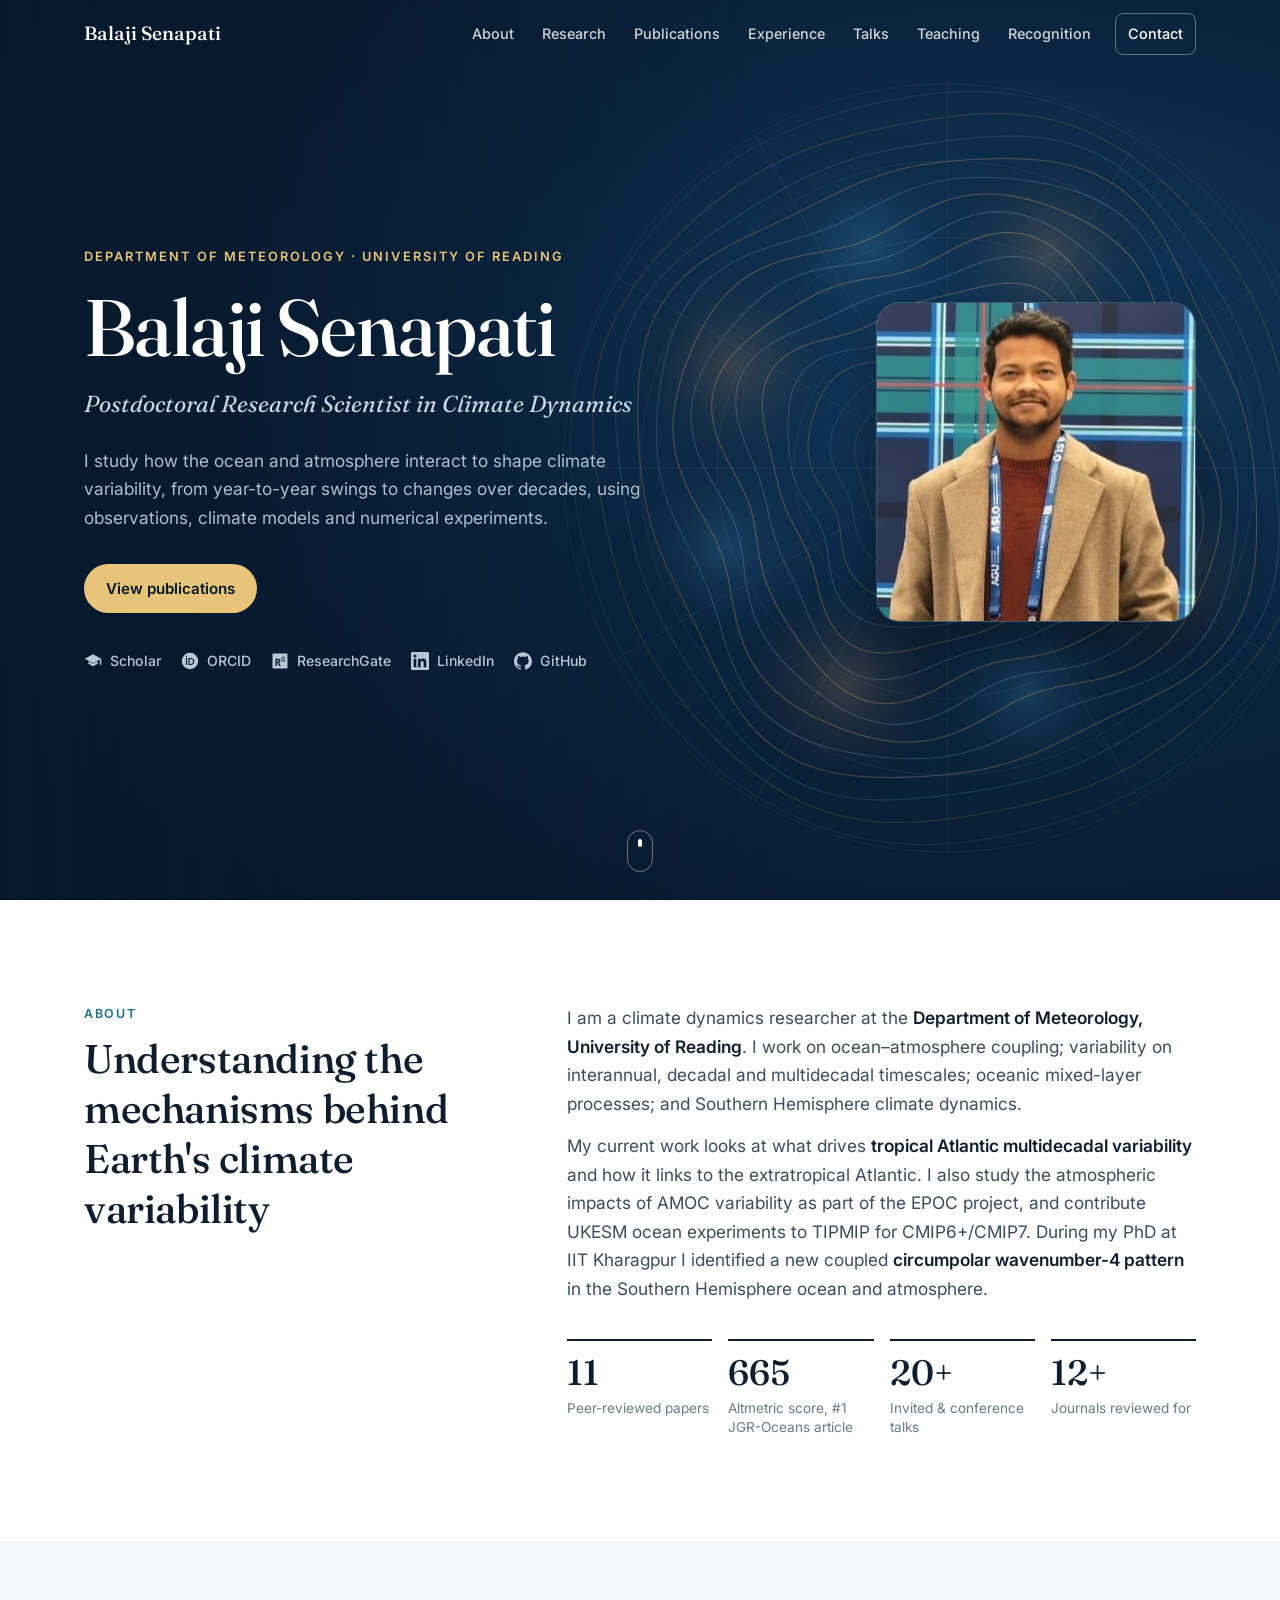
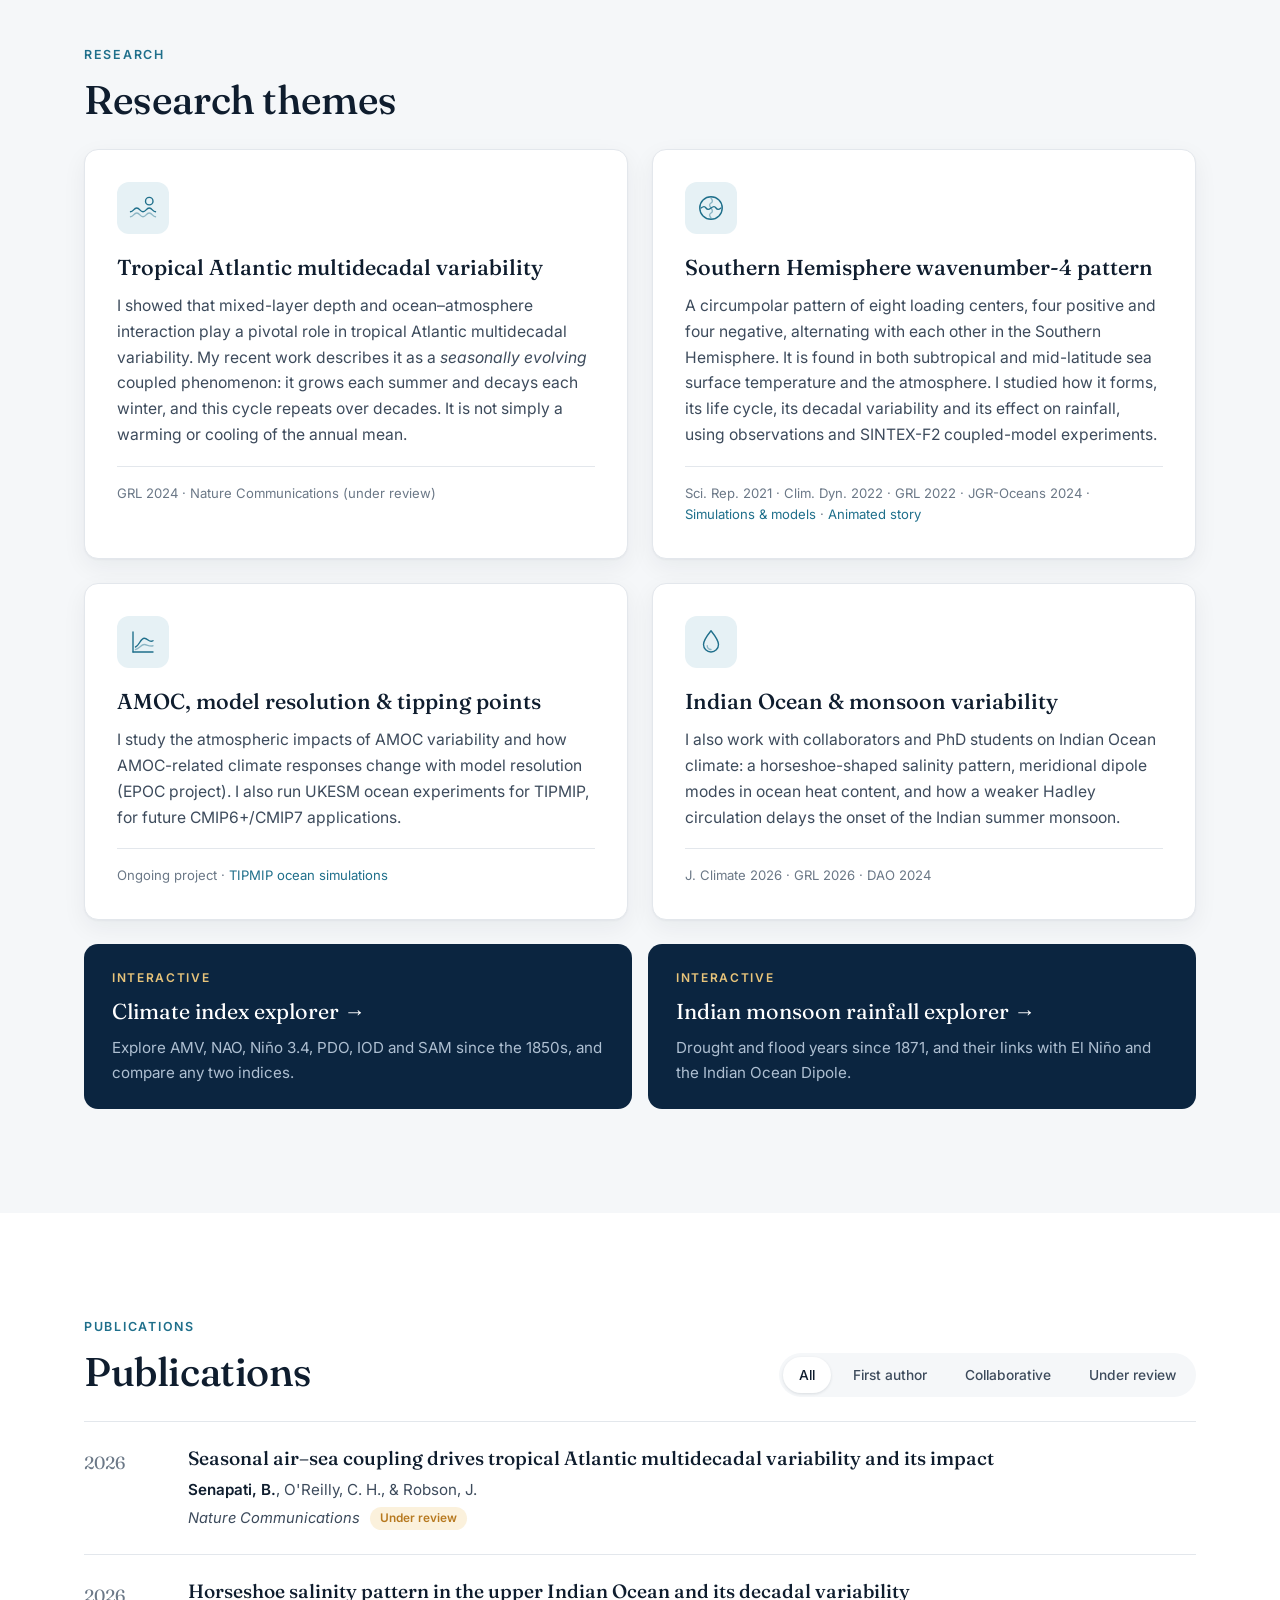
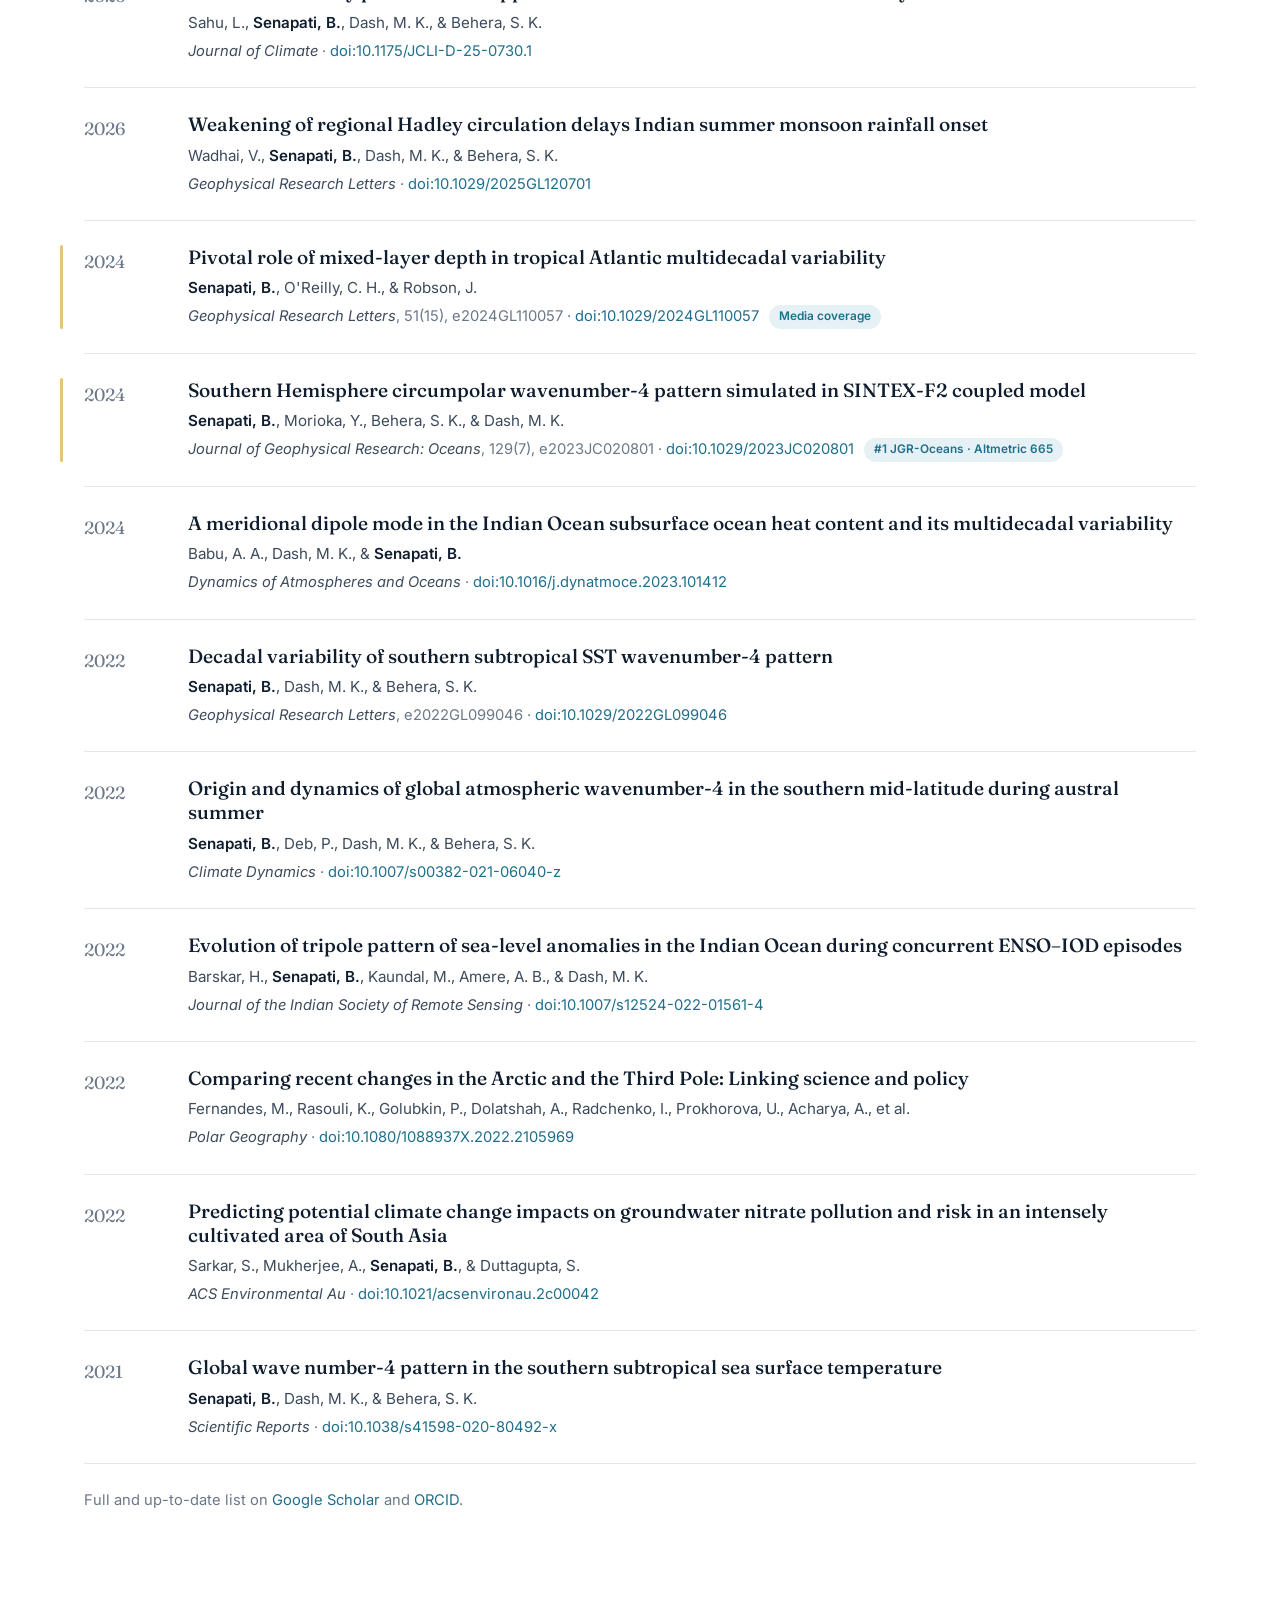
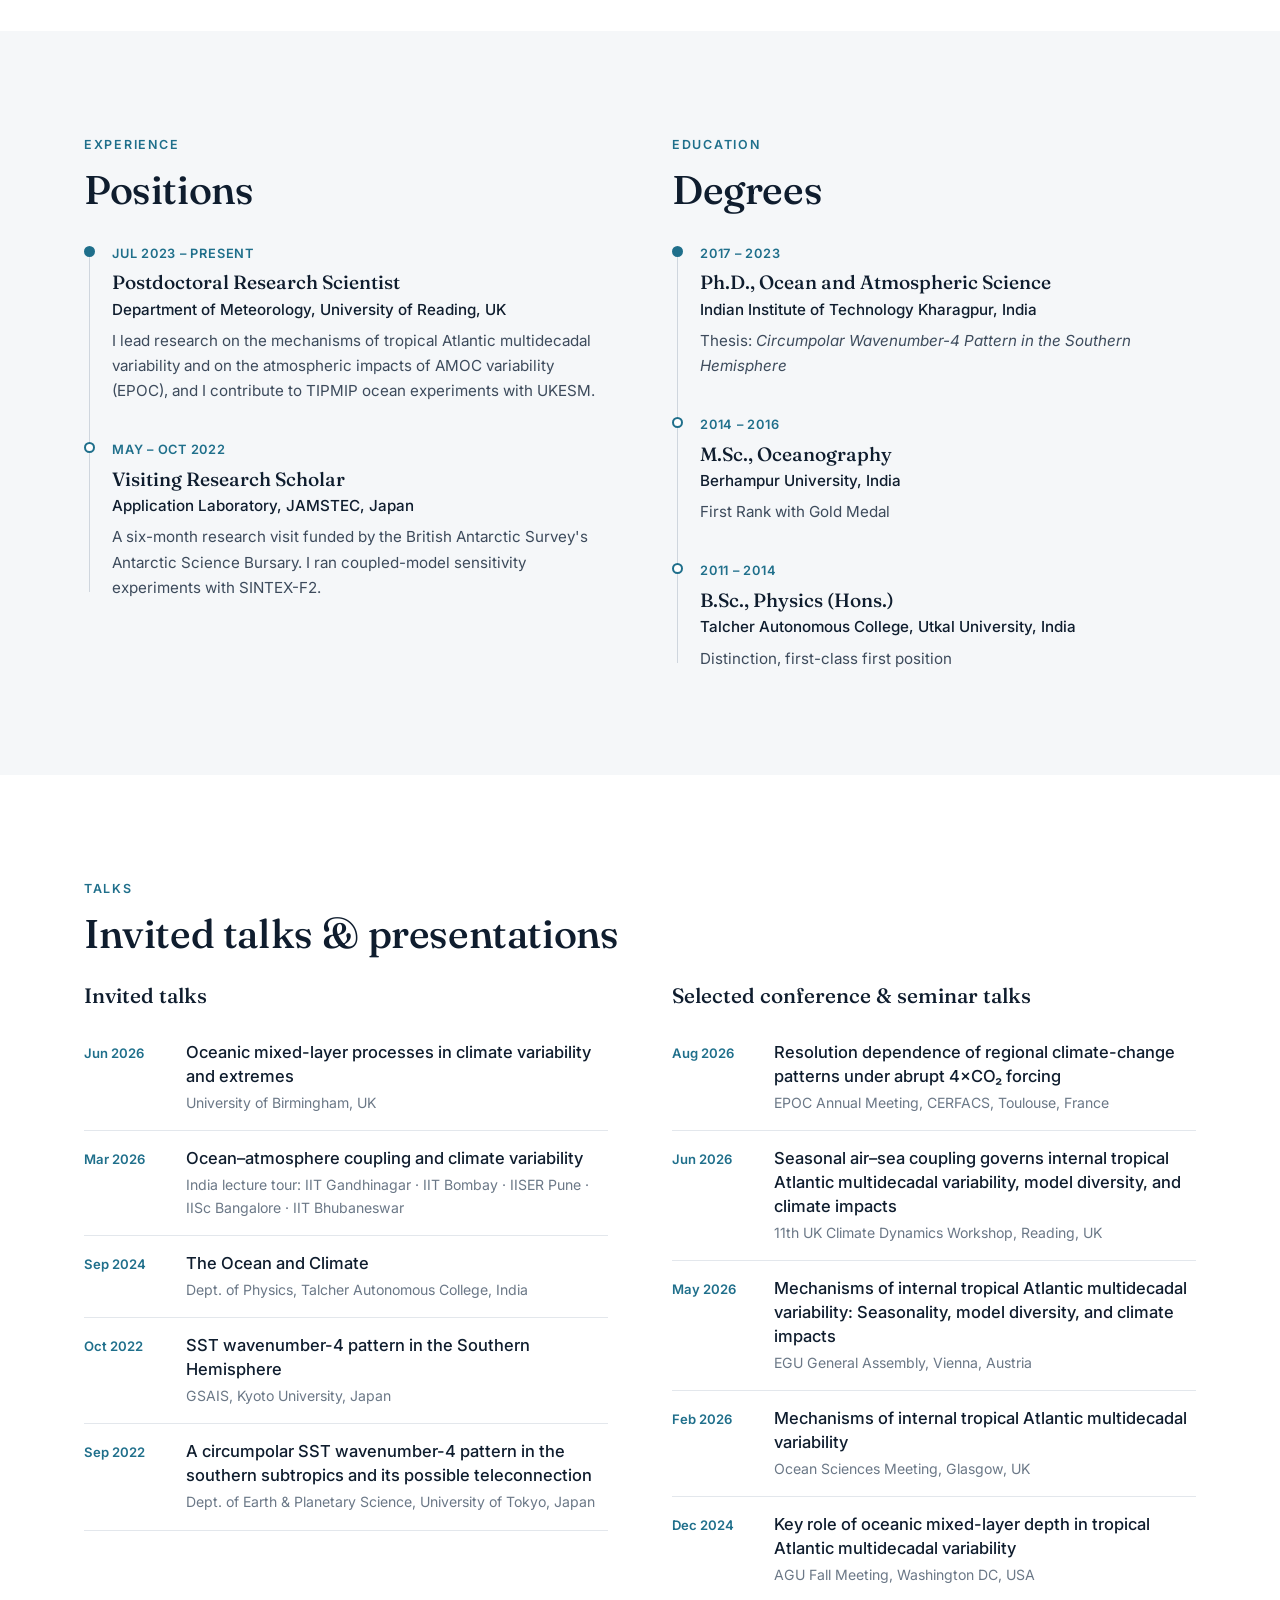
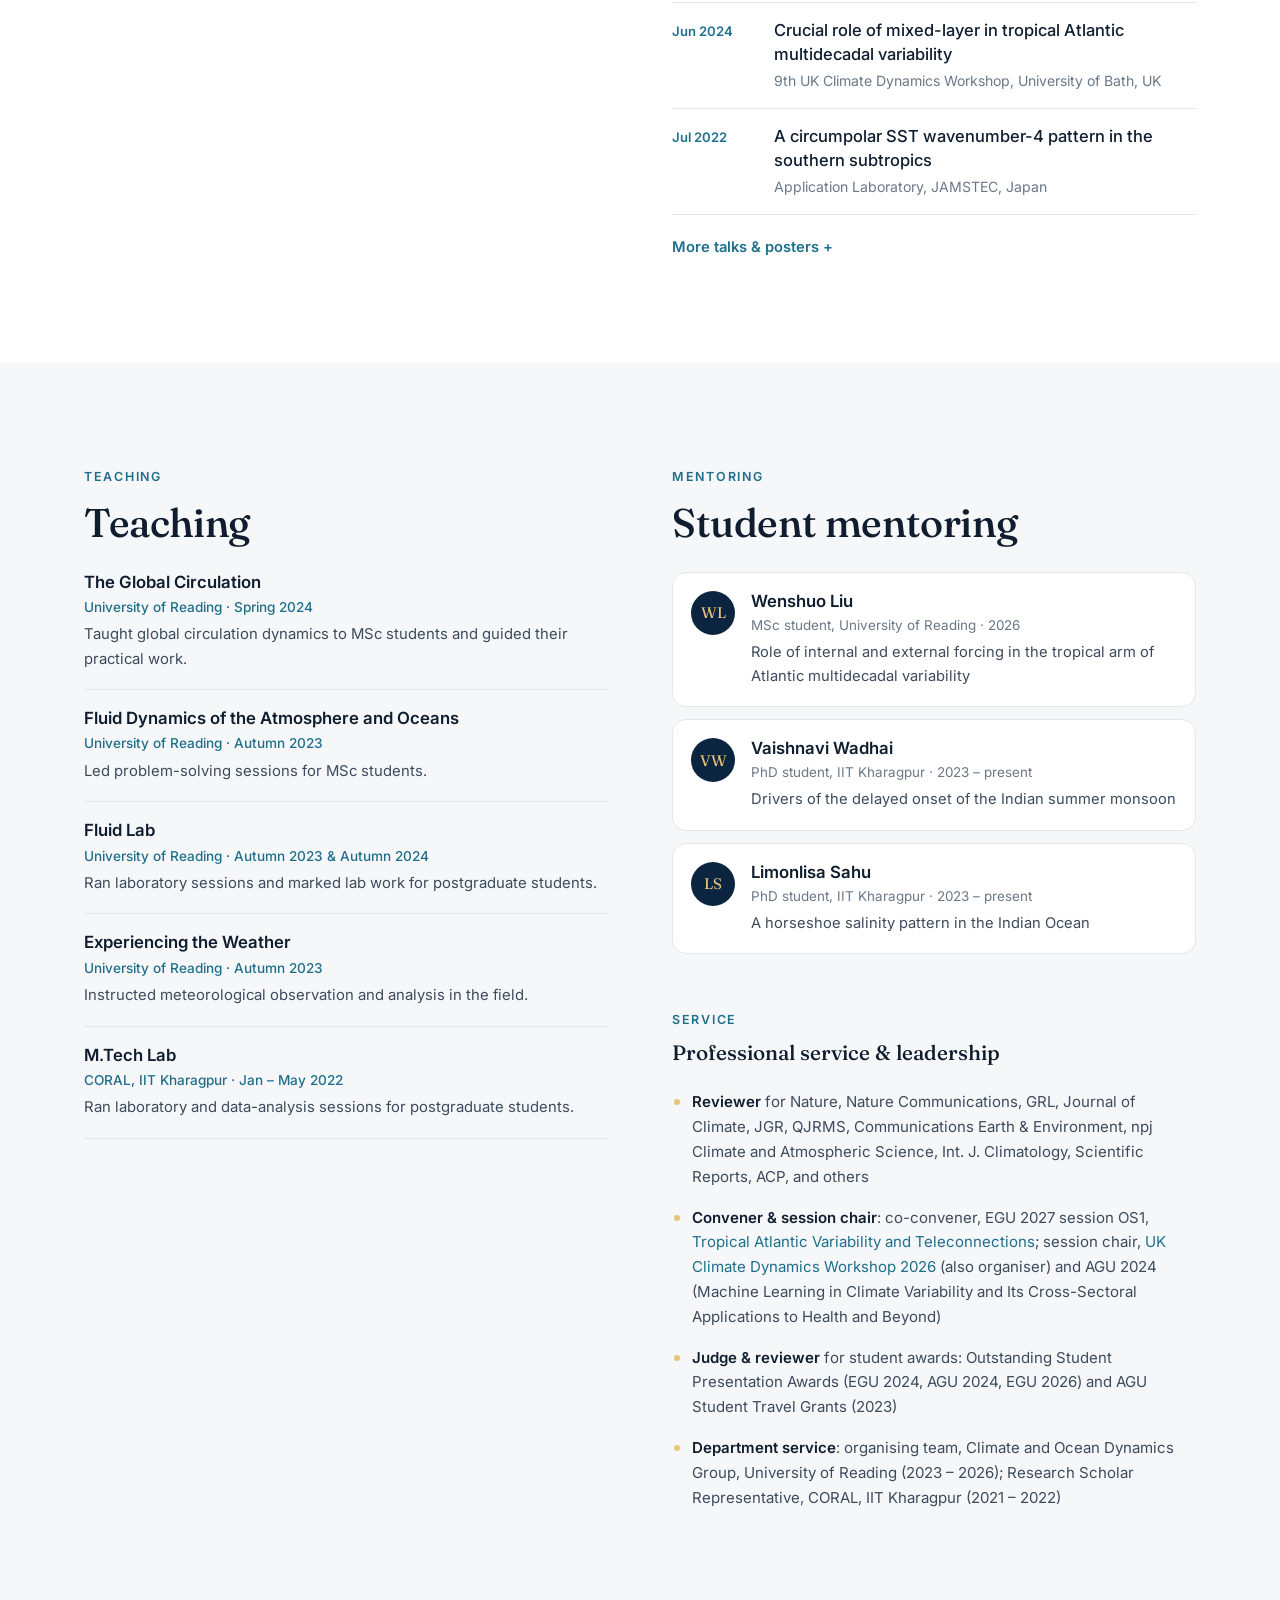
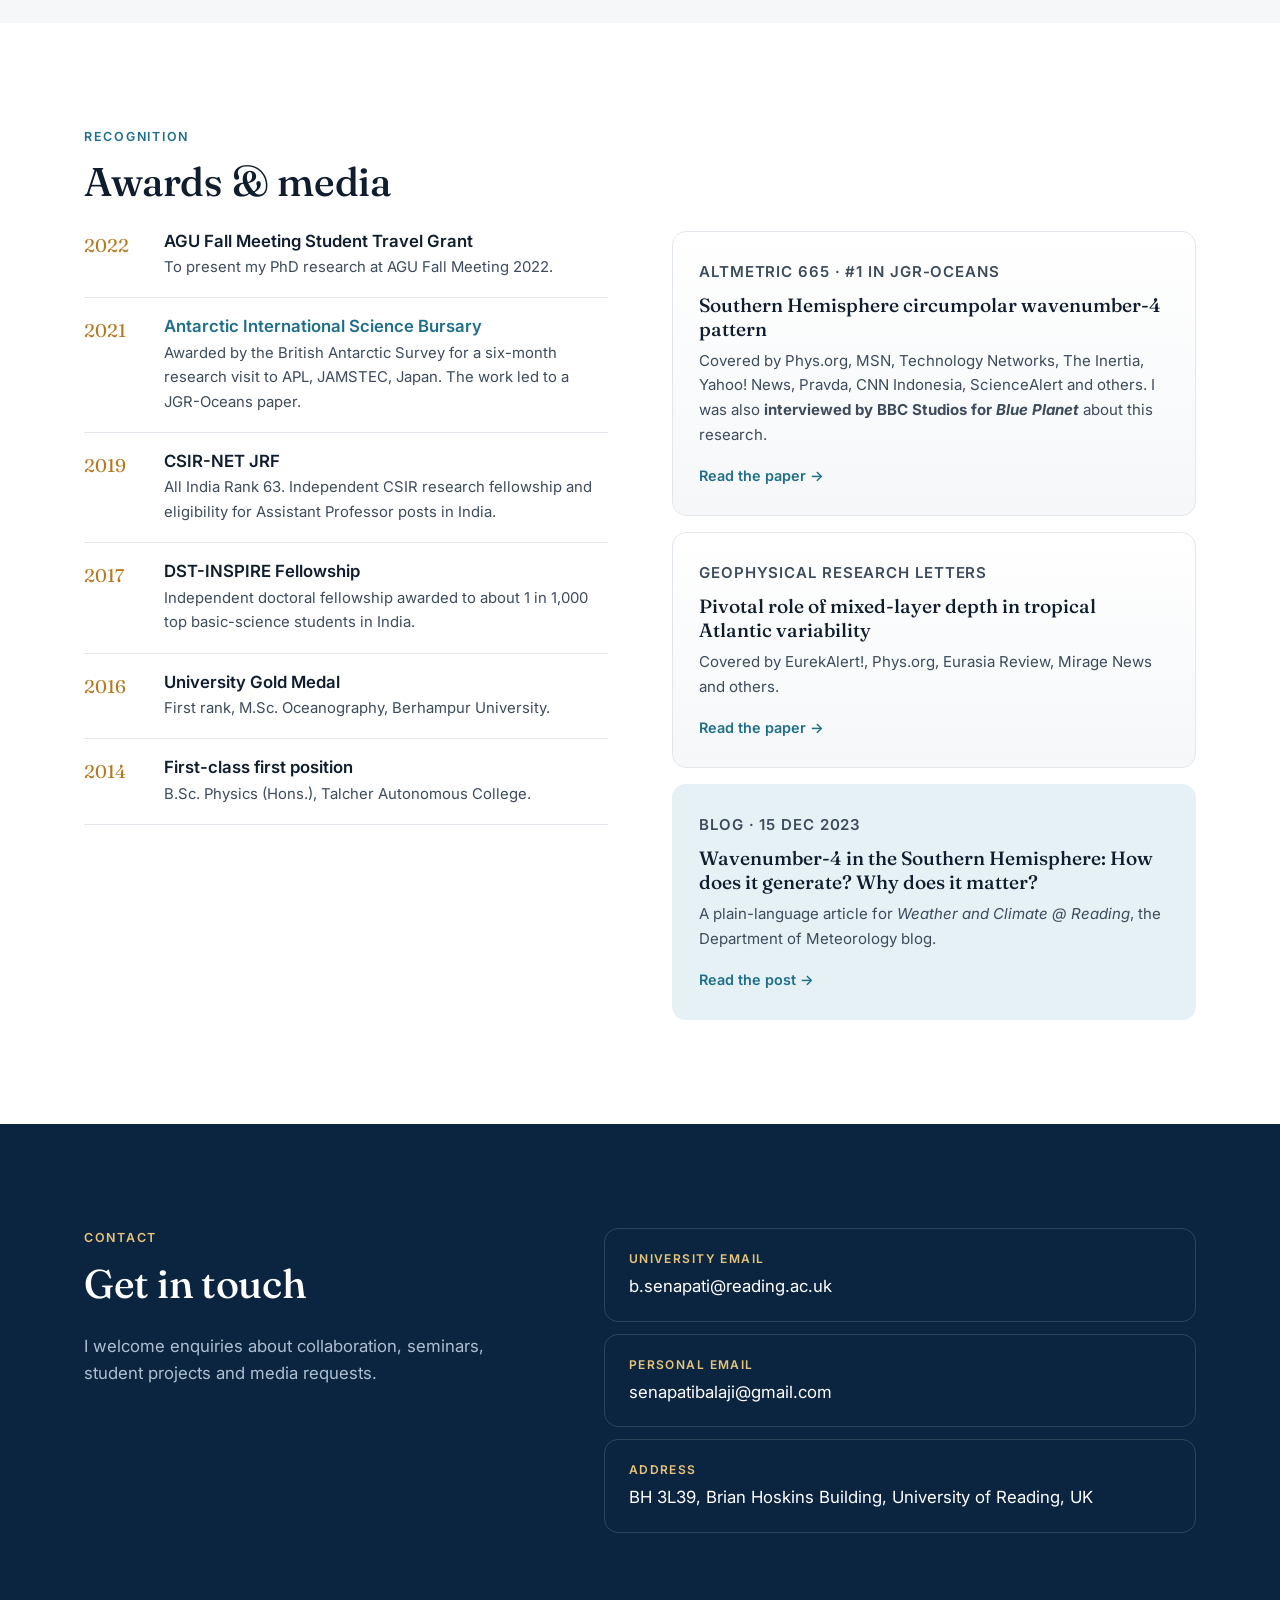
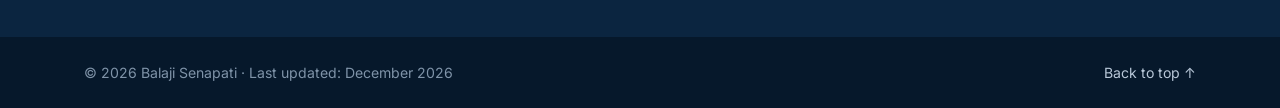
==== commit c68e7e72: "Link Antarctic International Science Bursary award page Co-Authored-By: Claude Opus 5.5 <noreply@ant" ====
--- a/index.html
+++ b/index.html
@@ -397,7 +397,7 @@
     <div class="grid-2 grid-2--even">
       <ul class="awards">
         <li><span class="awards__year">2022</span><div><h3>AGU Fall Meeting Student Travel Grant</h3><p>To present my PhD research at AGU Fall Meeting 2022.</p></div></li>
-        <li><span class="awards__year">2021</span><div><h3>Antarctic International Science Bursary</h3><p>Awarded by the British Antarctic Survey for a six-month research visit to APL, JAMSTEC, Japan. The work led to a JGR-Oceans paper.</p></div></li>
+        <li><span class="awards__year">2021</span><div><h3><a href="https://www.antarcticsciencebursary.org.uk/copy-of-bursary-2021" target="_blank" rel="noopener">Antarctic International Science Bursary</a></h3><p>Awarded by the British Antarctic Survey for a six-month research visit to APL, JAMSTEC, Japan. The work led to a JGR-Oceans paper.</p></div></li>
         <li><span class="awards__year">2019</span><div><h3>CSIR-NET JRF</h3><p>All India Rank 63. Independent CSIR research fellowship and eligibility for Assistant Professor posts in India.</p></div></li>
         <li><span class="awards__year">2017</span><div><h3>DST-INSPIRE Fellowship</h3><p>Independent doctoral fellowship awarded to about 1 in 1,000 top basic-science students in India.</p></div></li>
         <li><span class="awards__year">2016</span><div><h3>University Gold Medal</h3><p>First rank, M.Sc. Oceanography, Berhampur University.</p></div></li>
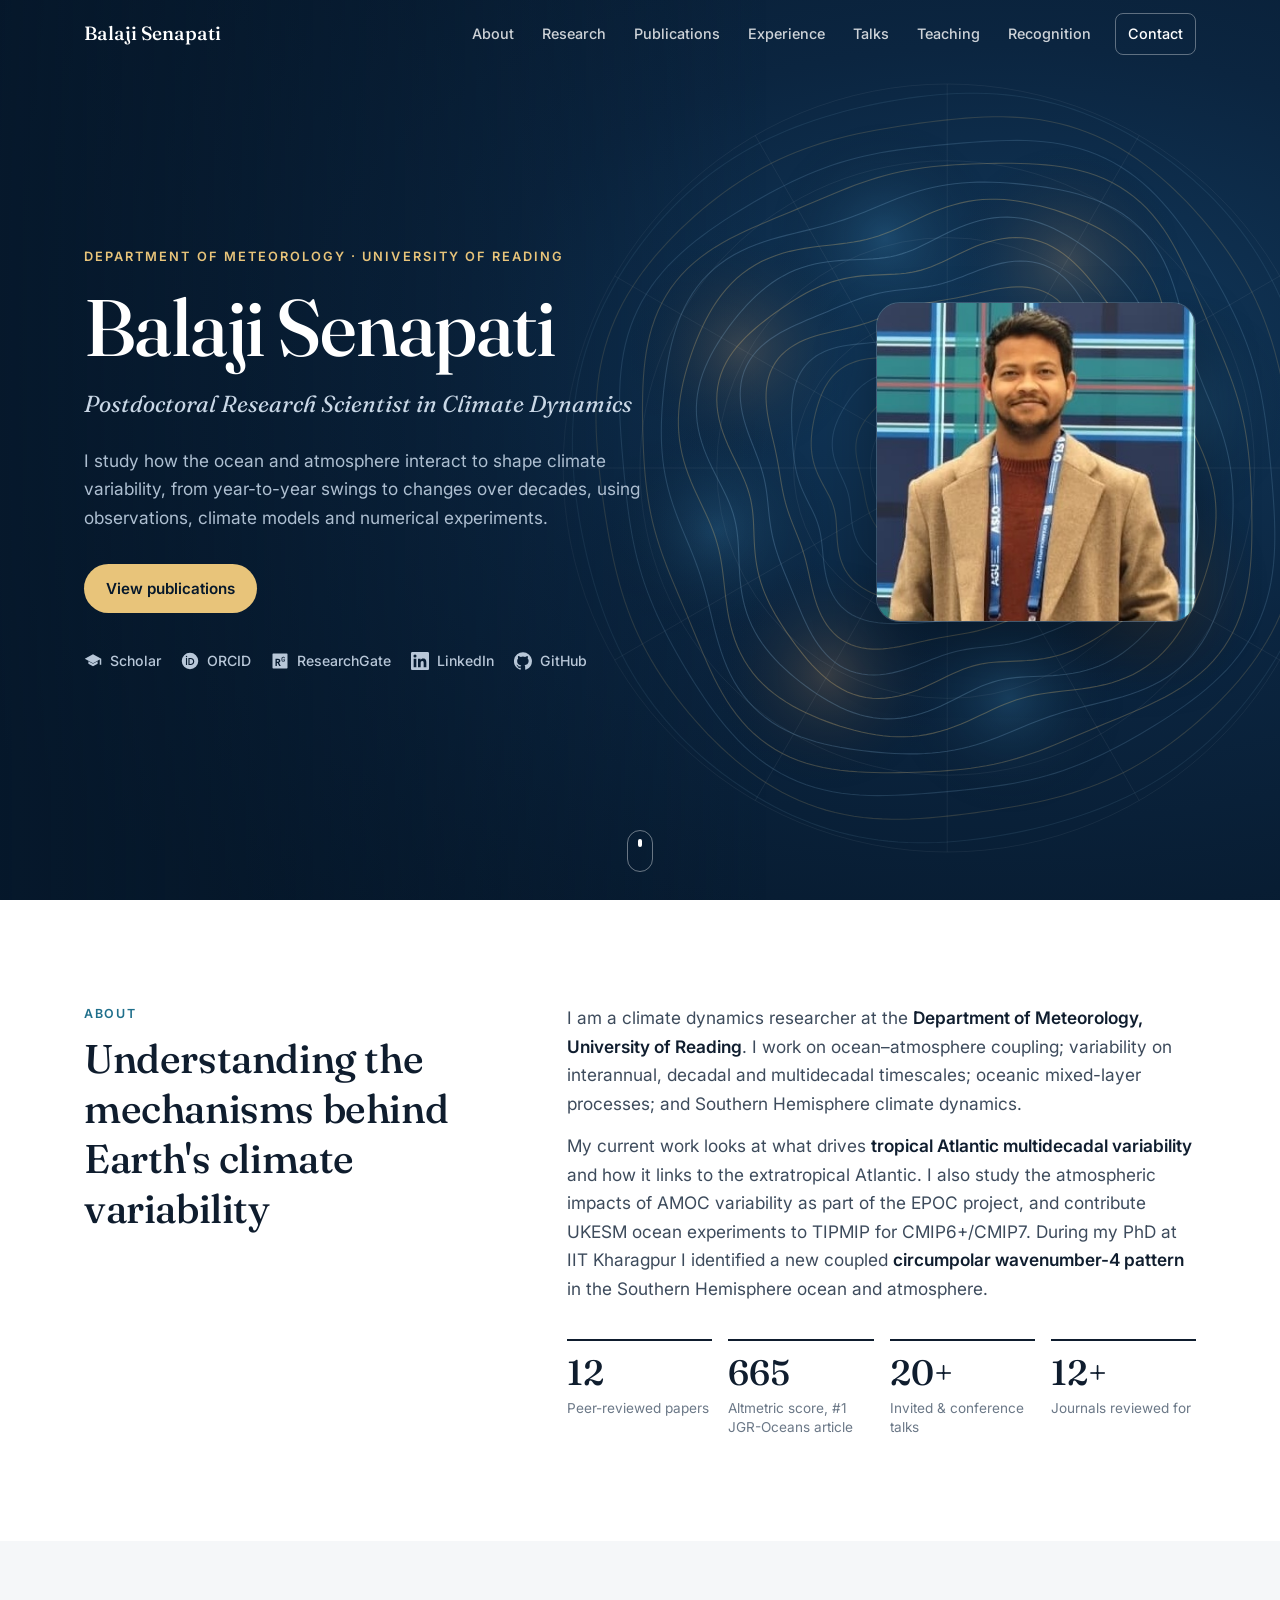
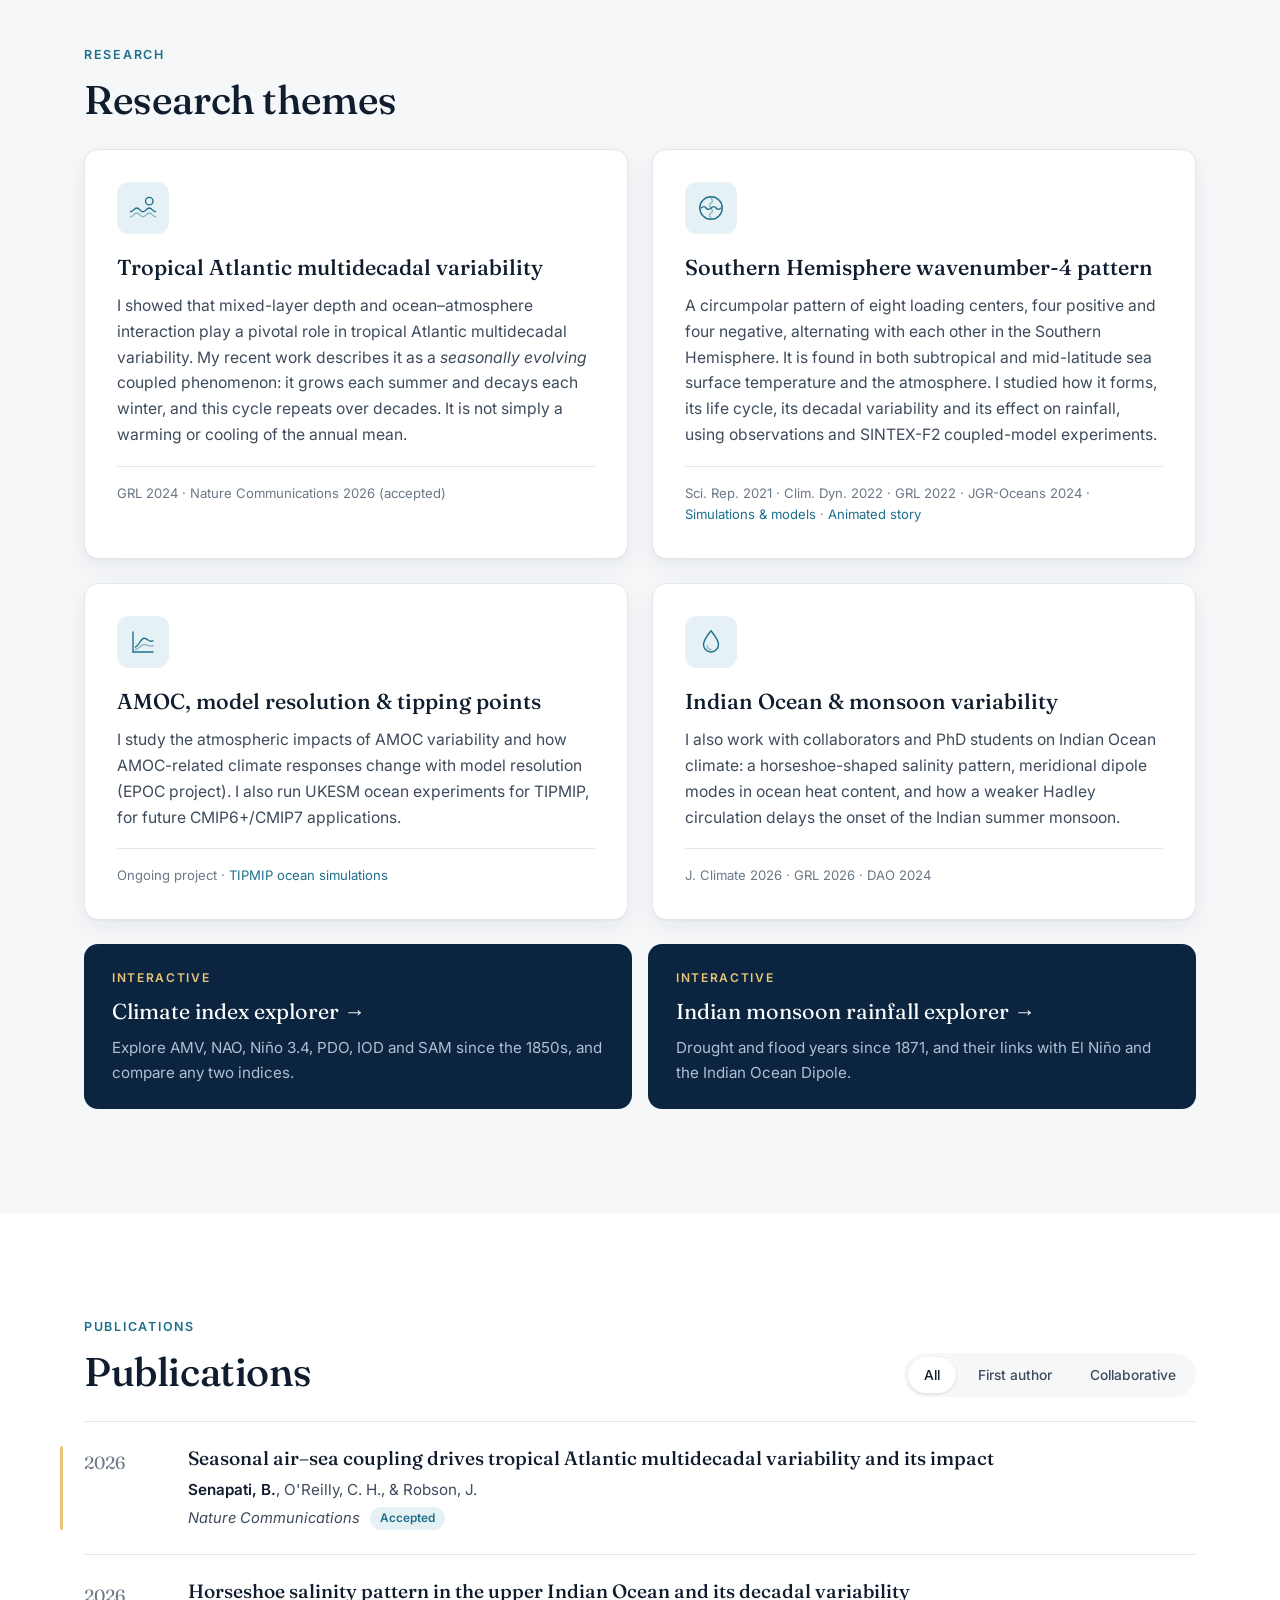
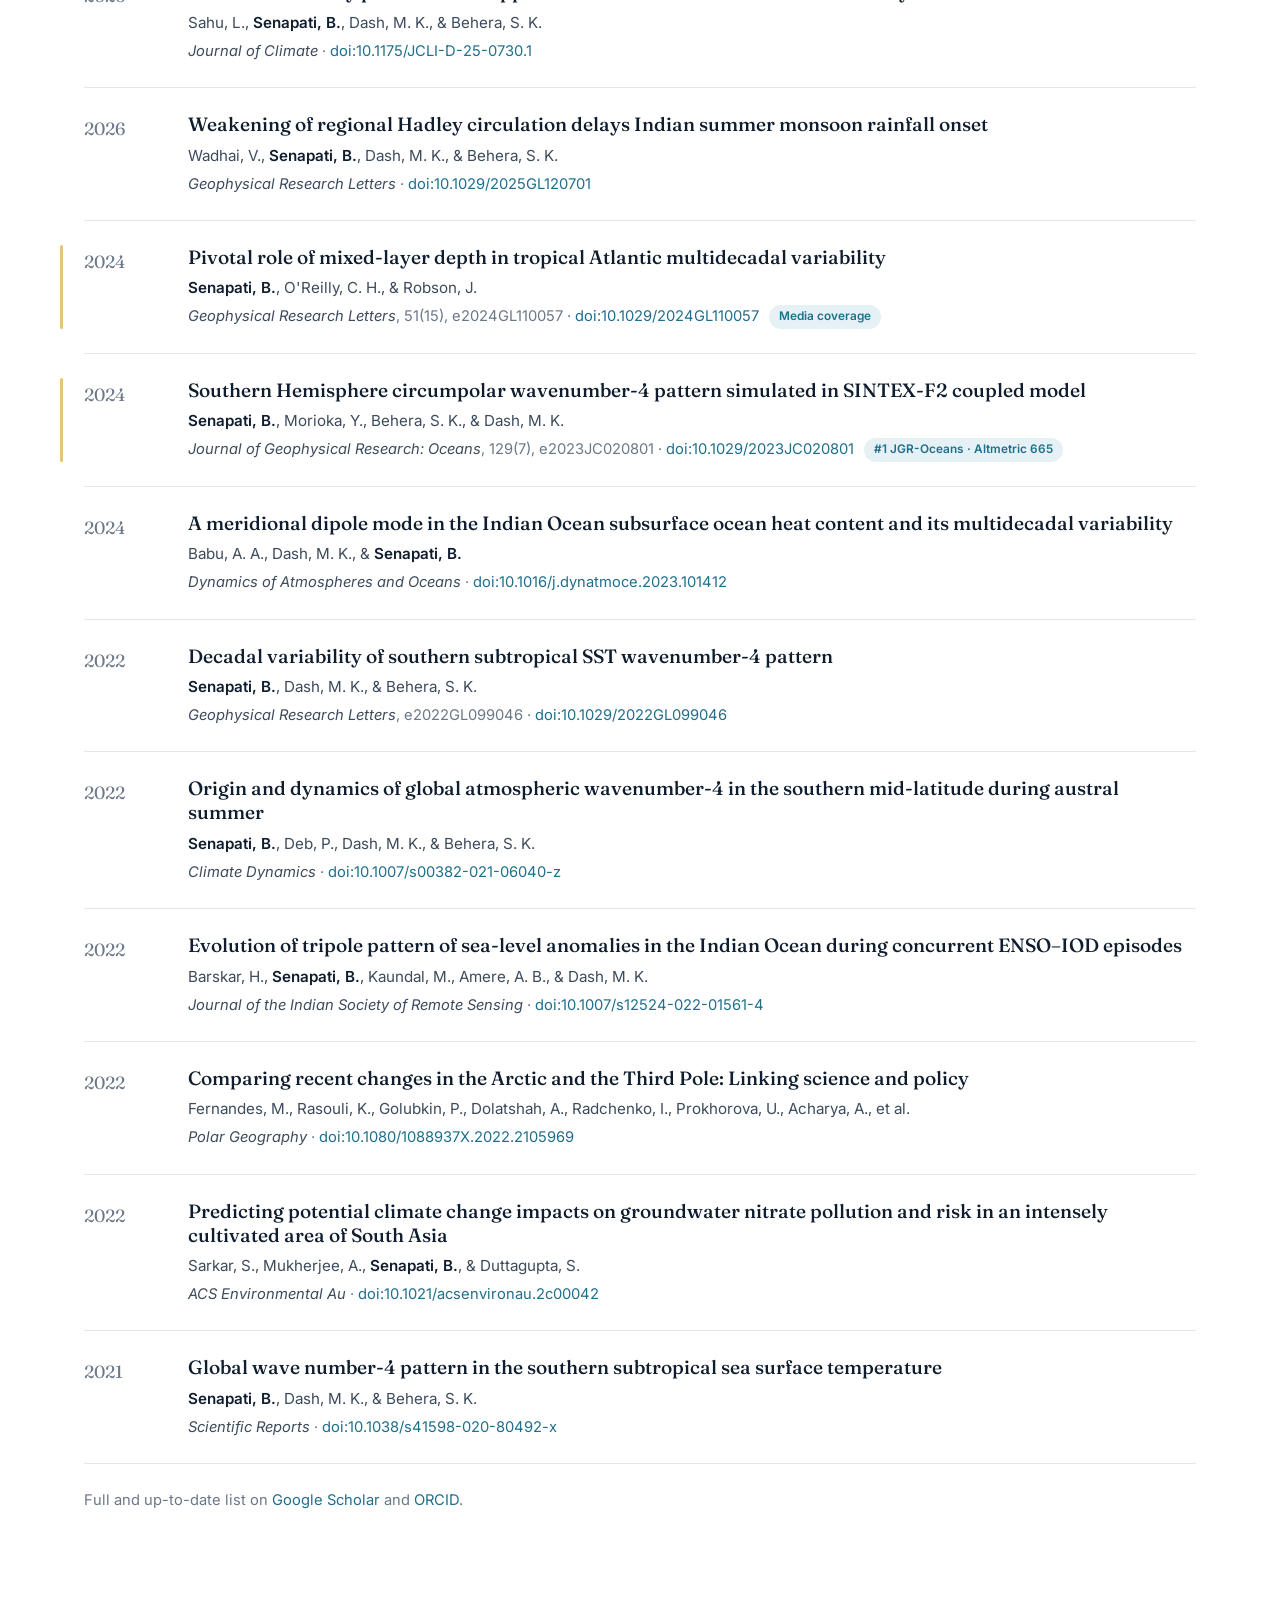
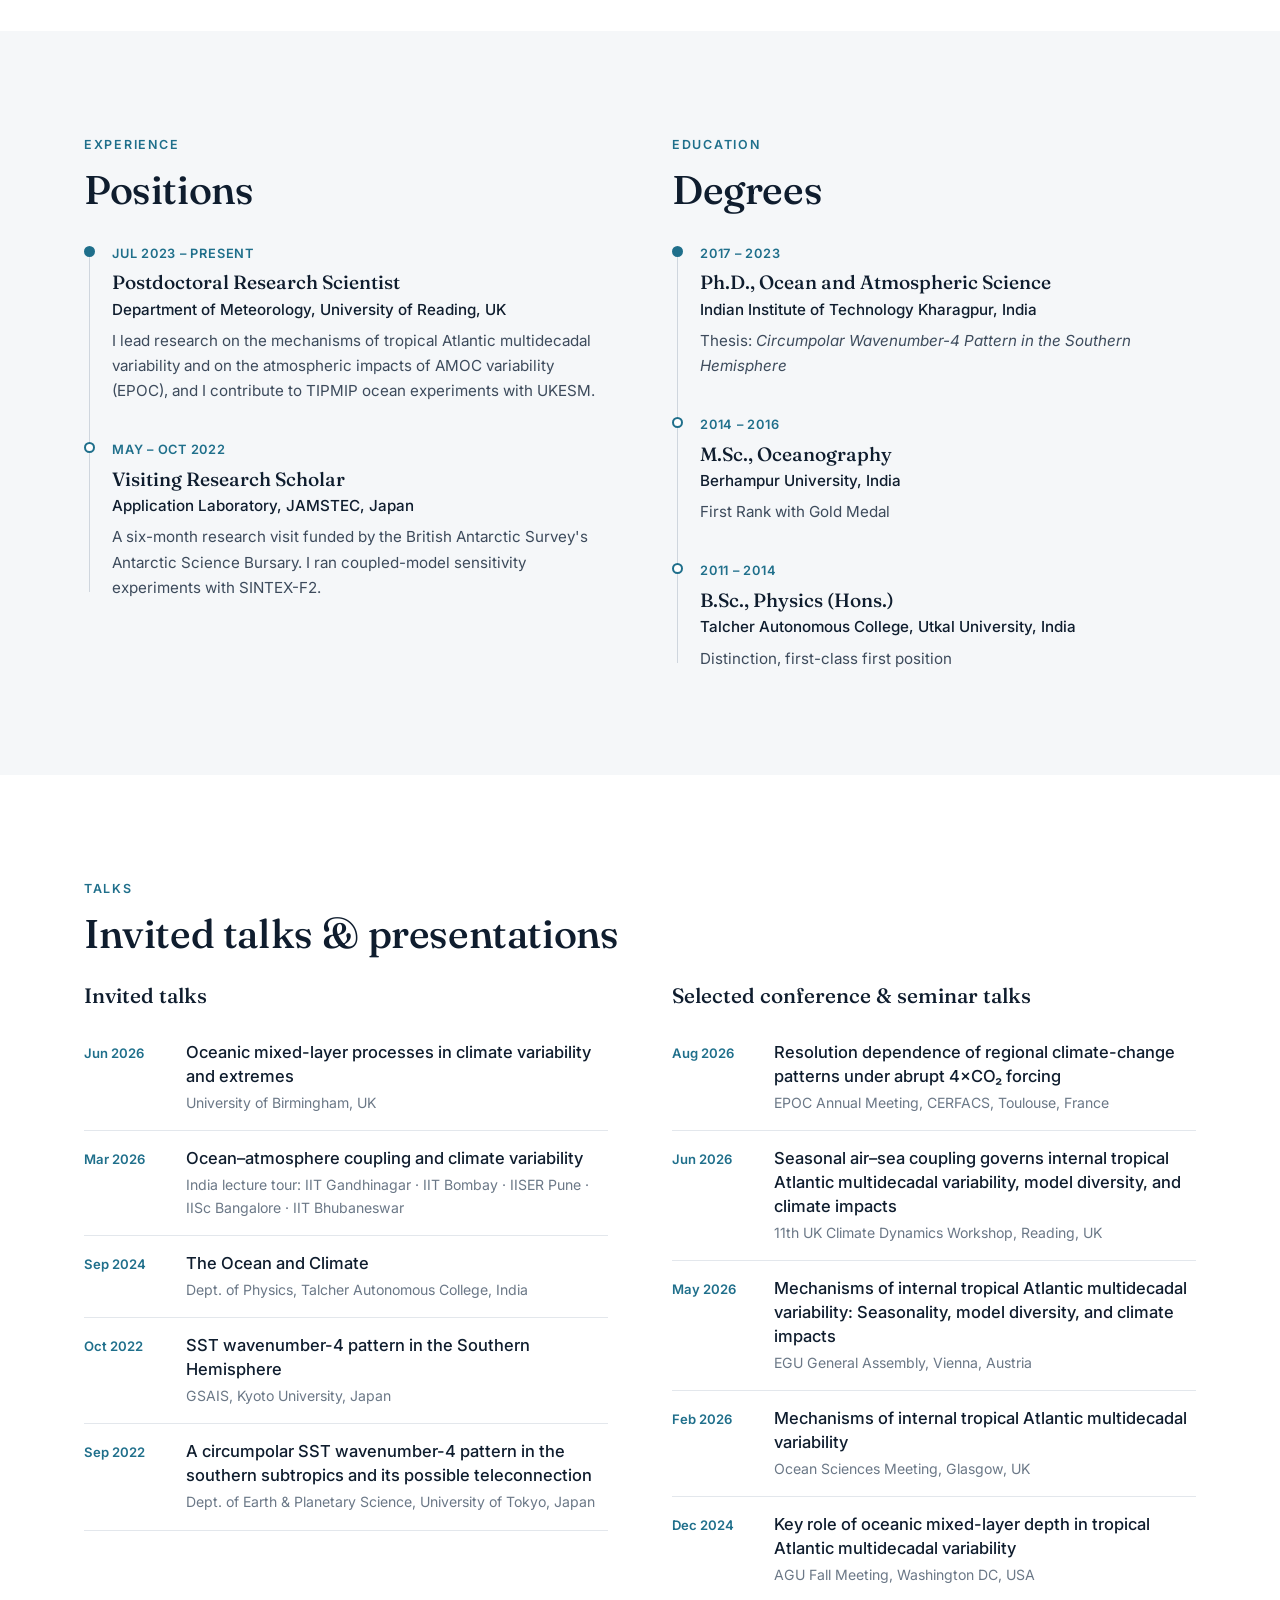
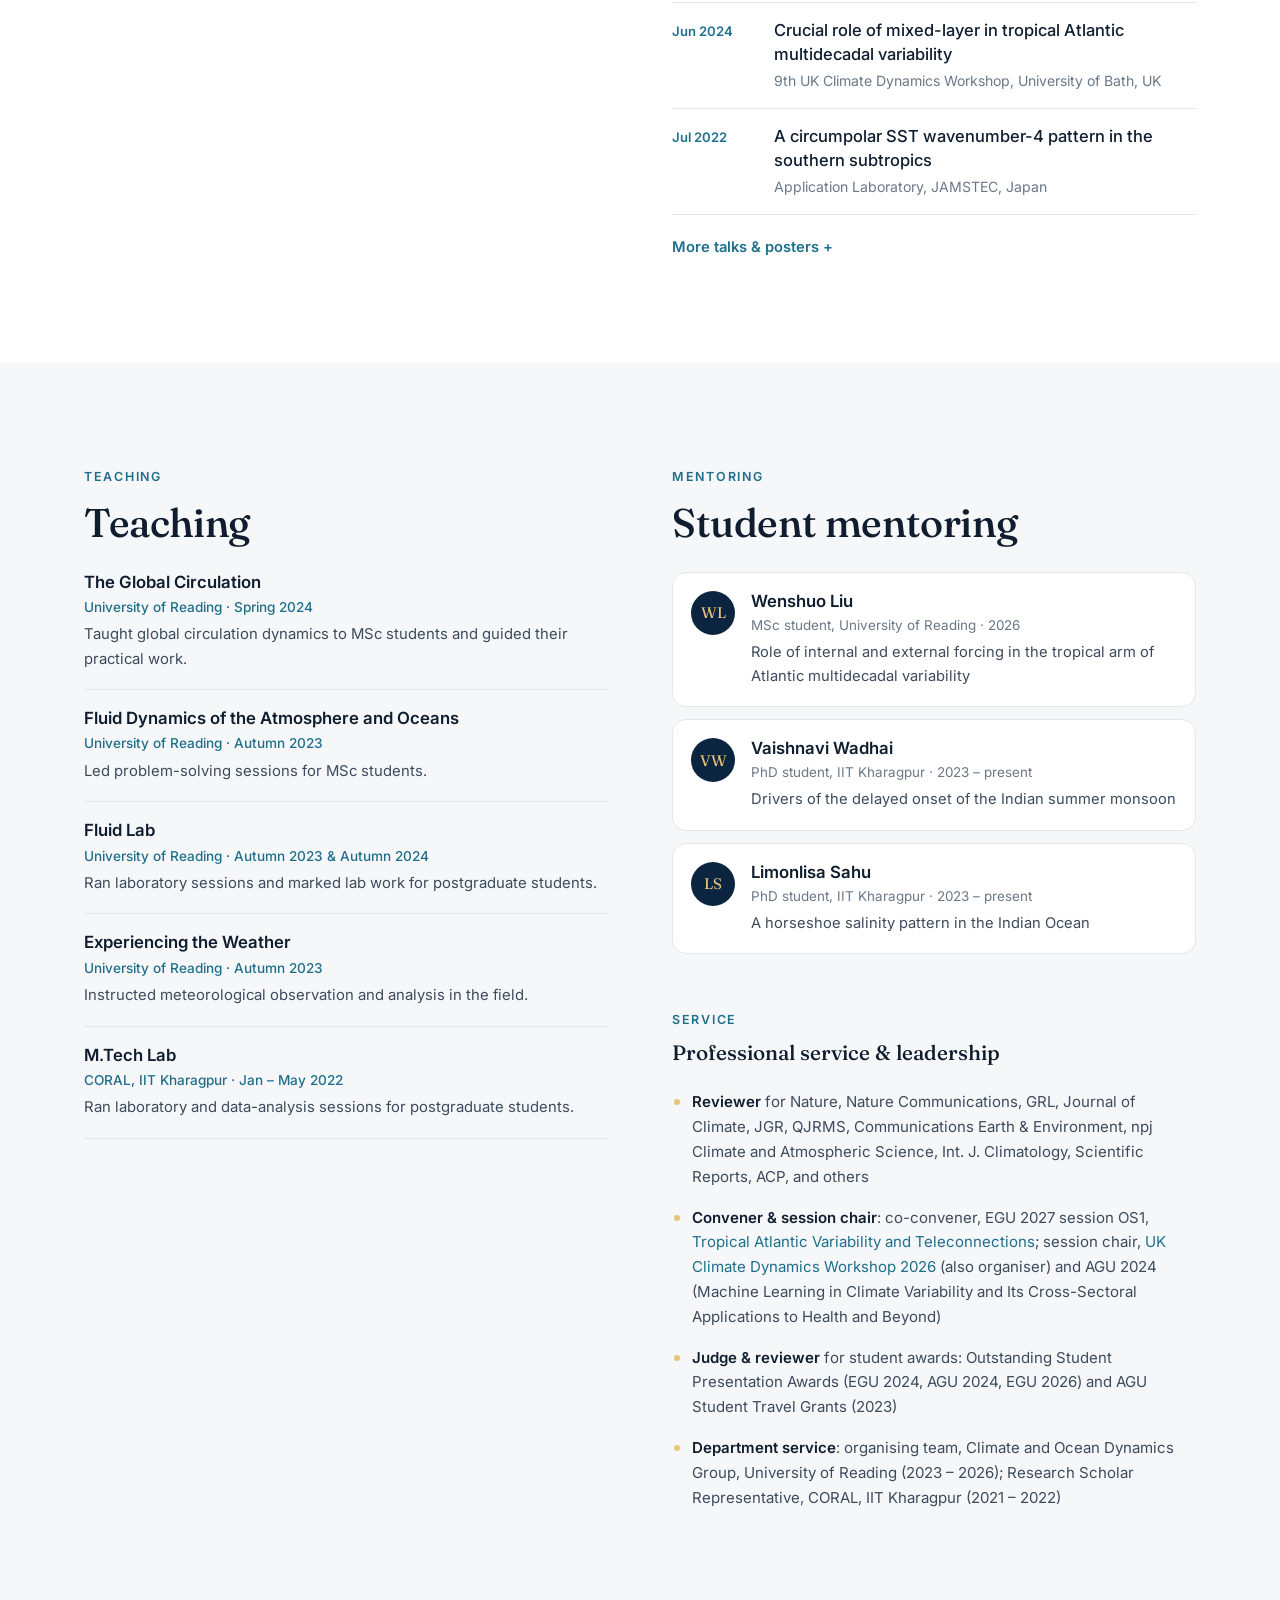
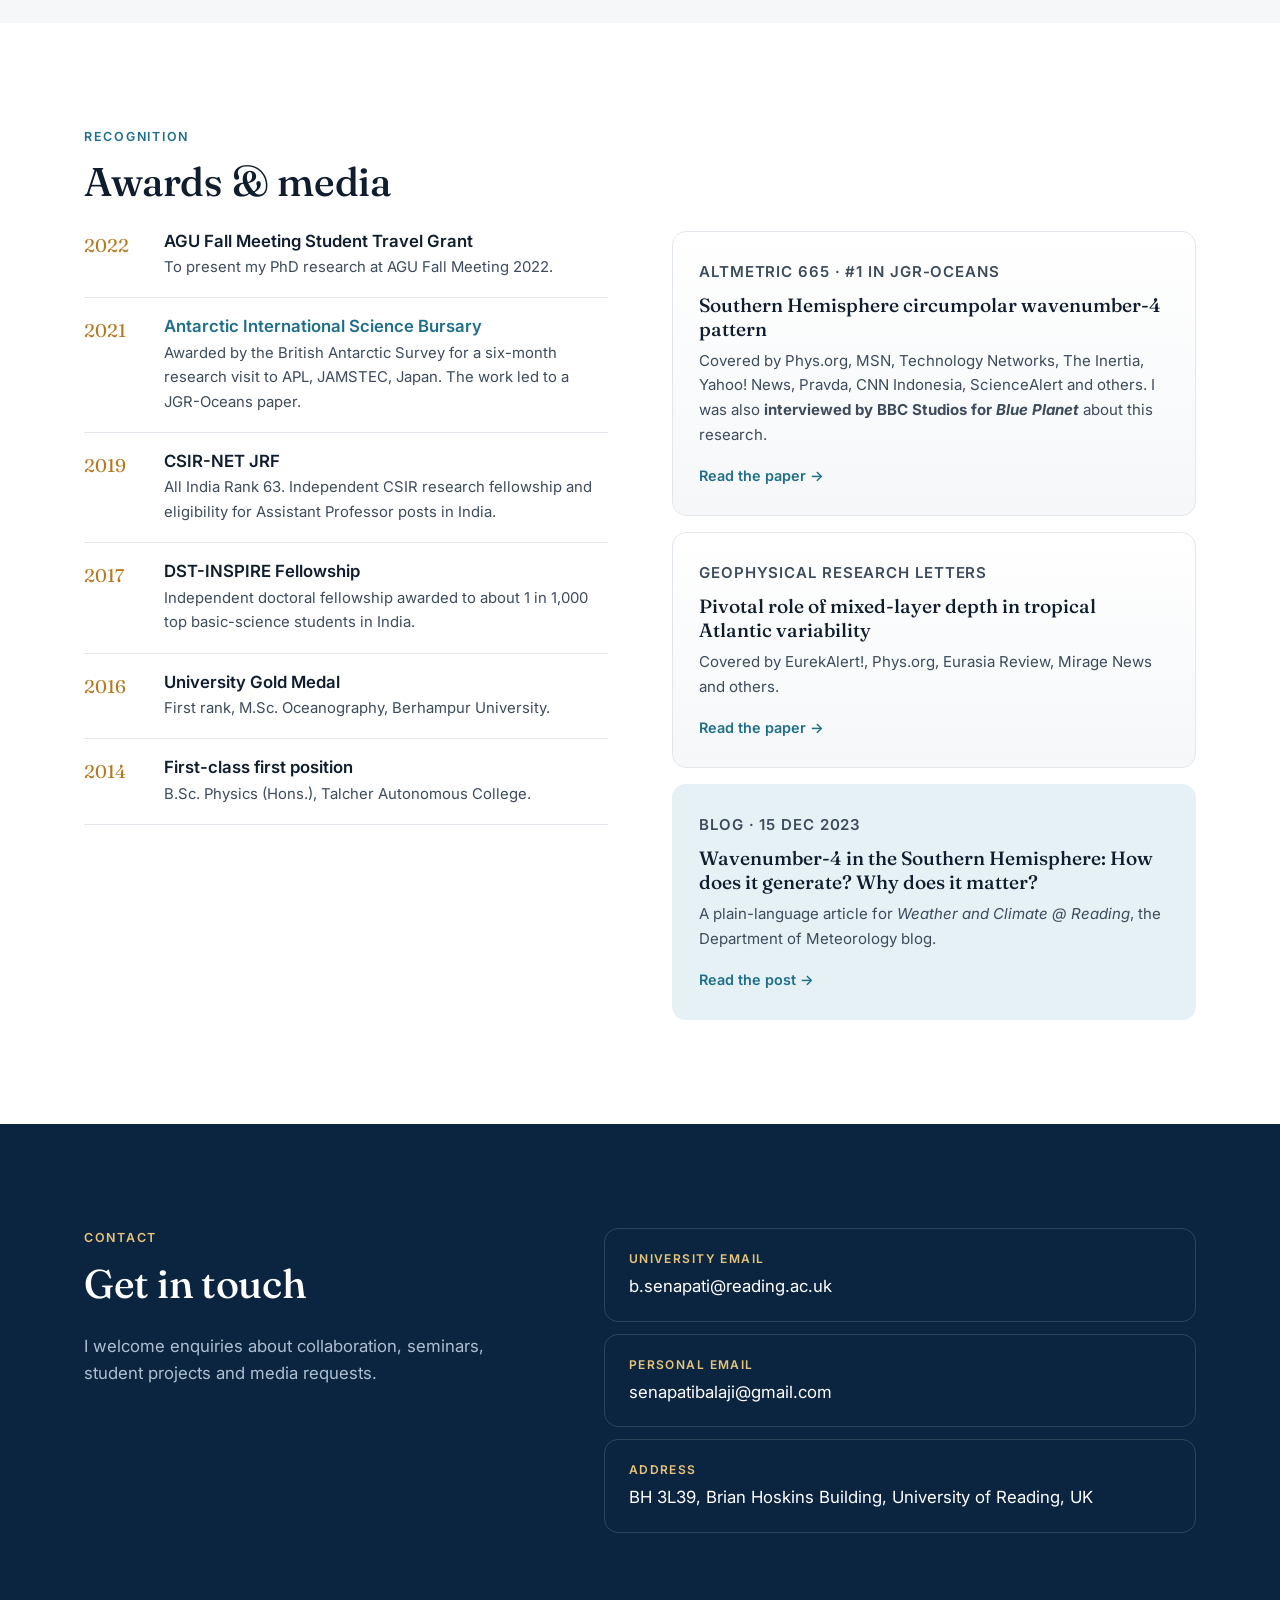
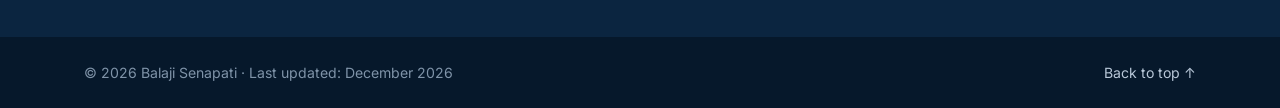
==== commit 9b99040d: "Mark Nature Communications paper as accepted Move it to first-author papers with the featured marker" ====
--- a/index.html
+++ b/index.html
@@ -83,7 +83,7 @@
       <p>I am a climate dynamics researcher at the <strong>Department of Meteorology, University of Reading</strong>. I work on ocean–atmosphere coupling; variability on interannual, decadal and multidecadal timescales; oceanic mixed-layer processes; and Southern Hemisphere climate dynamics.</p>
       <p>My current work looks at what drives <strong>tropical Atlantic multidecadal variability</strong> and how it links to the extratropical Atlantic. I also study the atmospheric impacts of AMOC variability as part of the EPOC project, and contribute UKESM ocean experiments to TIPMIP for CMIP6+/CMIP7. During my PhD at IIT Kharagpur I identified a new coupled <strong>circumpolar wavenumber-4 pattern</strong> in the Southern Hemisphere ocean and atmosphere.</p>
       <dl class="stats">
-        <div><dt>11</dt><dd>Peer-reviewed papers</dd></div>
+        <div><dt>12</dt><dd>Peer-reviewed papers</dd></div>
         <div><dt>665</dt><dd>Altmetric score, #1 JGR-Oceans article</dd></div>
         <div><dt>20+</dt><dd>Invited &amp; conference talks</dd></div>
         <div><dt>12+</dt><dd>Journals reviewed for</dd></div>
@@ -102,7 +102,7 @@
         <div class="card__icon"><svg viewBox="0 0 48 48"><path d="M4 30c5 0 5-6 10-6s5 6 10 6 5-6 10-6 5 6 10 6" /><path d="M4 38c5 0 5-6 10-6s5 6 10 6 5-6 10-6 5 6 10 6" opacity=".45"/><circle cx="34" cy="13" r="6"/></svg></div>
         <h3>Tropical Atlantic multidecadal variability</h3>
         <p>I showed that mixed-layer depth and ocean–atmosphere interaction play a pivotal role in tropical Atlantic multidecadal variability. My recent work describes it as a <em>seasonally evolving</em> coupled phenomenon: it grows each summer and decays each winter, and this cycle repeats over decades. It is not simply a warming or cooling of the annual mean.</p>
-        <p class="card__meta">GRL 2024 · Nature Communications (under review)</p>
+        <p class="card__meta">GRL 2024 · Nature Communications 2026 (accepted)</p>
       </article>
       <article class="card">
         <div class="card__icon"><svg viewBox="0 0 48 48"><circle cx="24" cy="24" r="18"/><path d="M24 8c3 4 3 6 0 8s-3 4 0 8 3 6 0 8-3 4 0 8" opacity=".45"/><path d="M8 24c4-3 6-3 8 0s4 3 8 0 6-3 8 0 4 3 8 0"/></svg></div>
@@ -149,17 +149,16 @@
         <button class="filter is-active" data-filter="all">All</button>
         <button class="filter" data-filter="lead">First author</button>
         <button class="filter" data-filter="collab">Collaborative</button>
-        <button class="filter" data-filter="review">Under review</button>
       </div>
     </div>
 
     <ol class="pubs">
-      <li class="pub" data-type="review">
+      <li class="pub pub--featured" data-type="lead">
         <span class="pub__year">2026</span>
         <div>
           <h3 class="pub__title">Seasonal air–sea coupling drives tropical Atlantic multidecadal variability and its impact</h3>
           <p class="pub__authors"><b>Senapati, B.</b>, O'Reilly, C. H., &amp; Robson, J.</p>
-          <p class="pub__venue"><em>Nature Communications</em> <span class="tag tag--amber">Under review</span></p>
+          <p class="pub__venue"><em>Nature Communications</em> <span class="tag">Accepted</span></p>
         </div>
       </li>
       <li class="pub" data-type="collab">
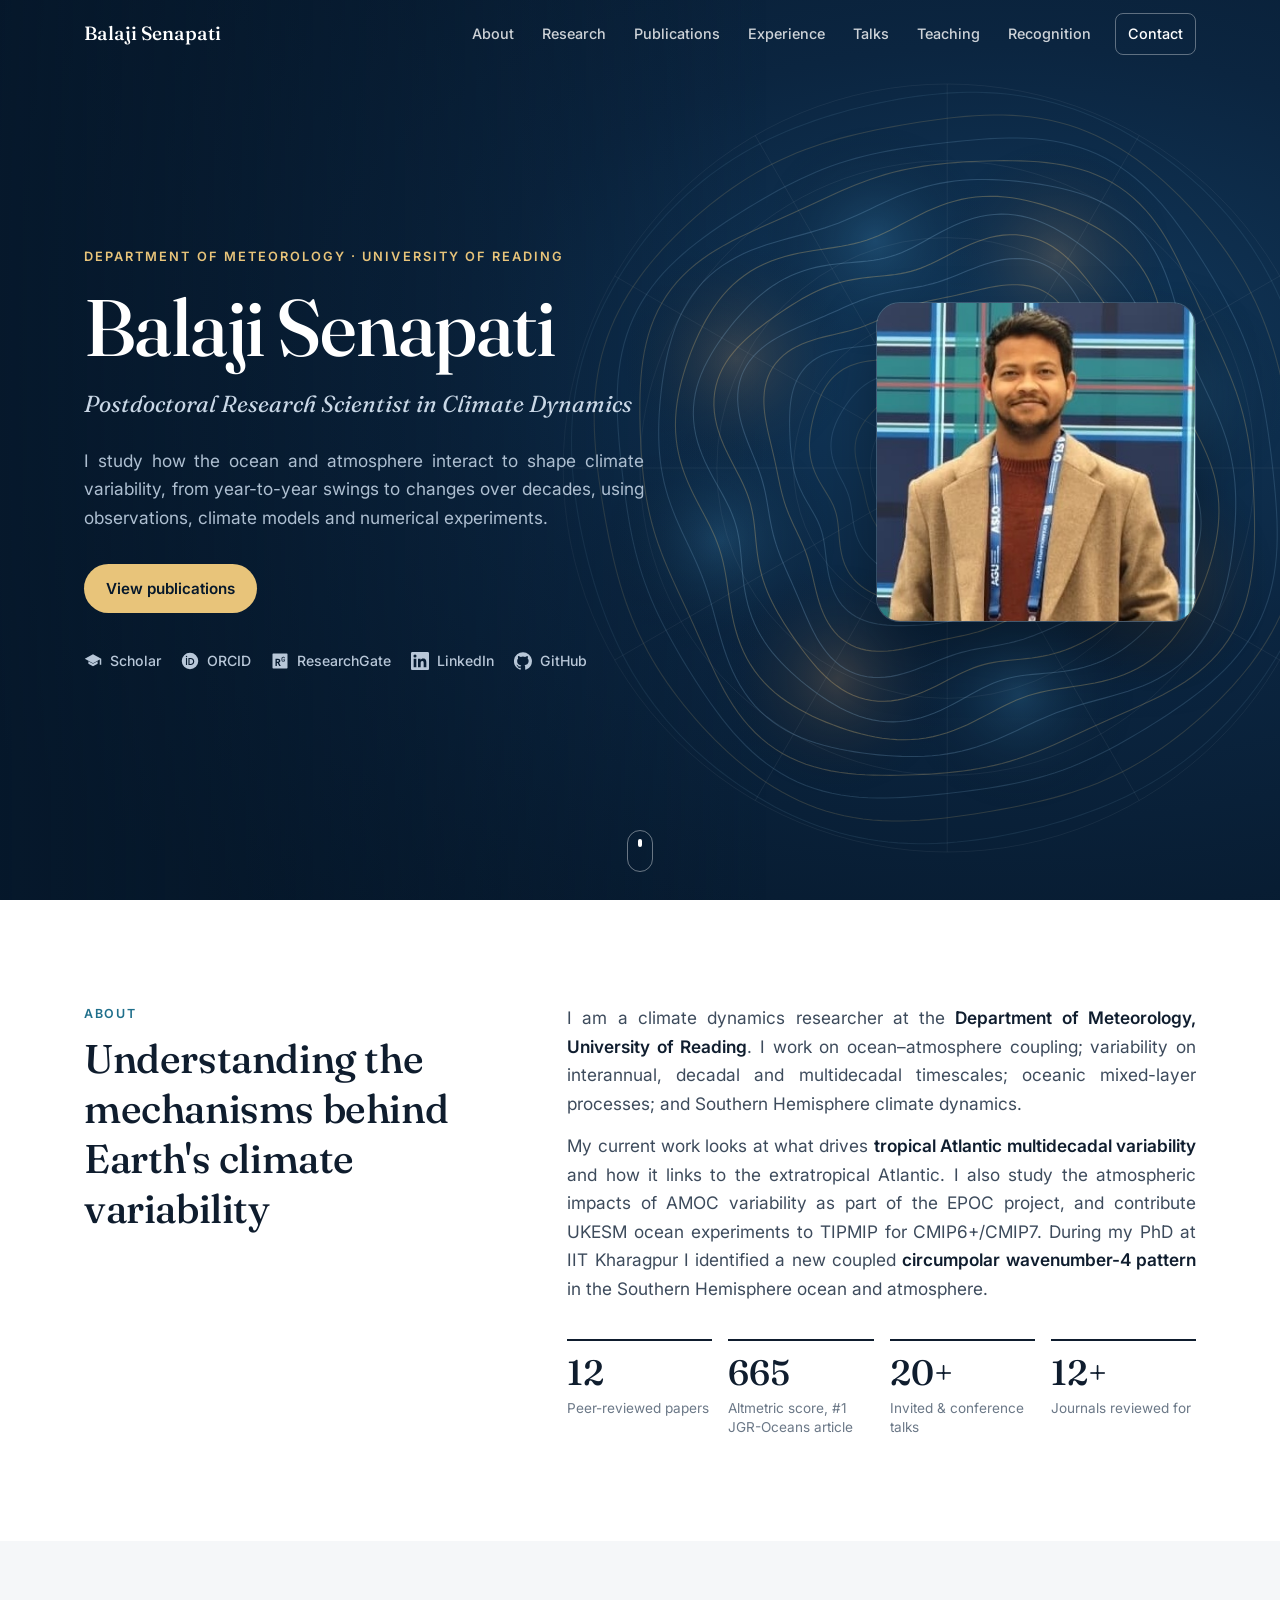
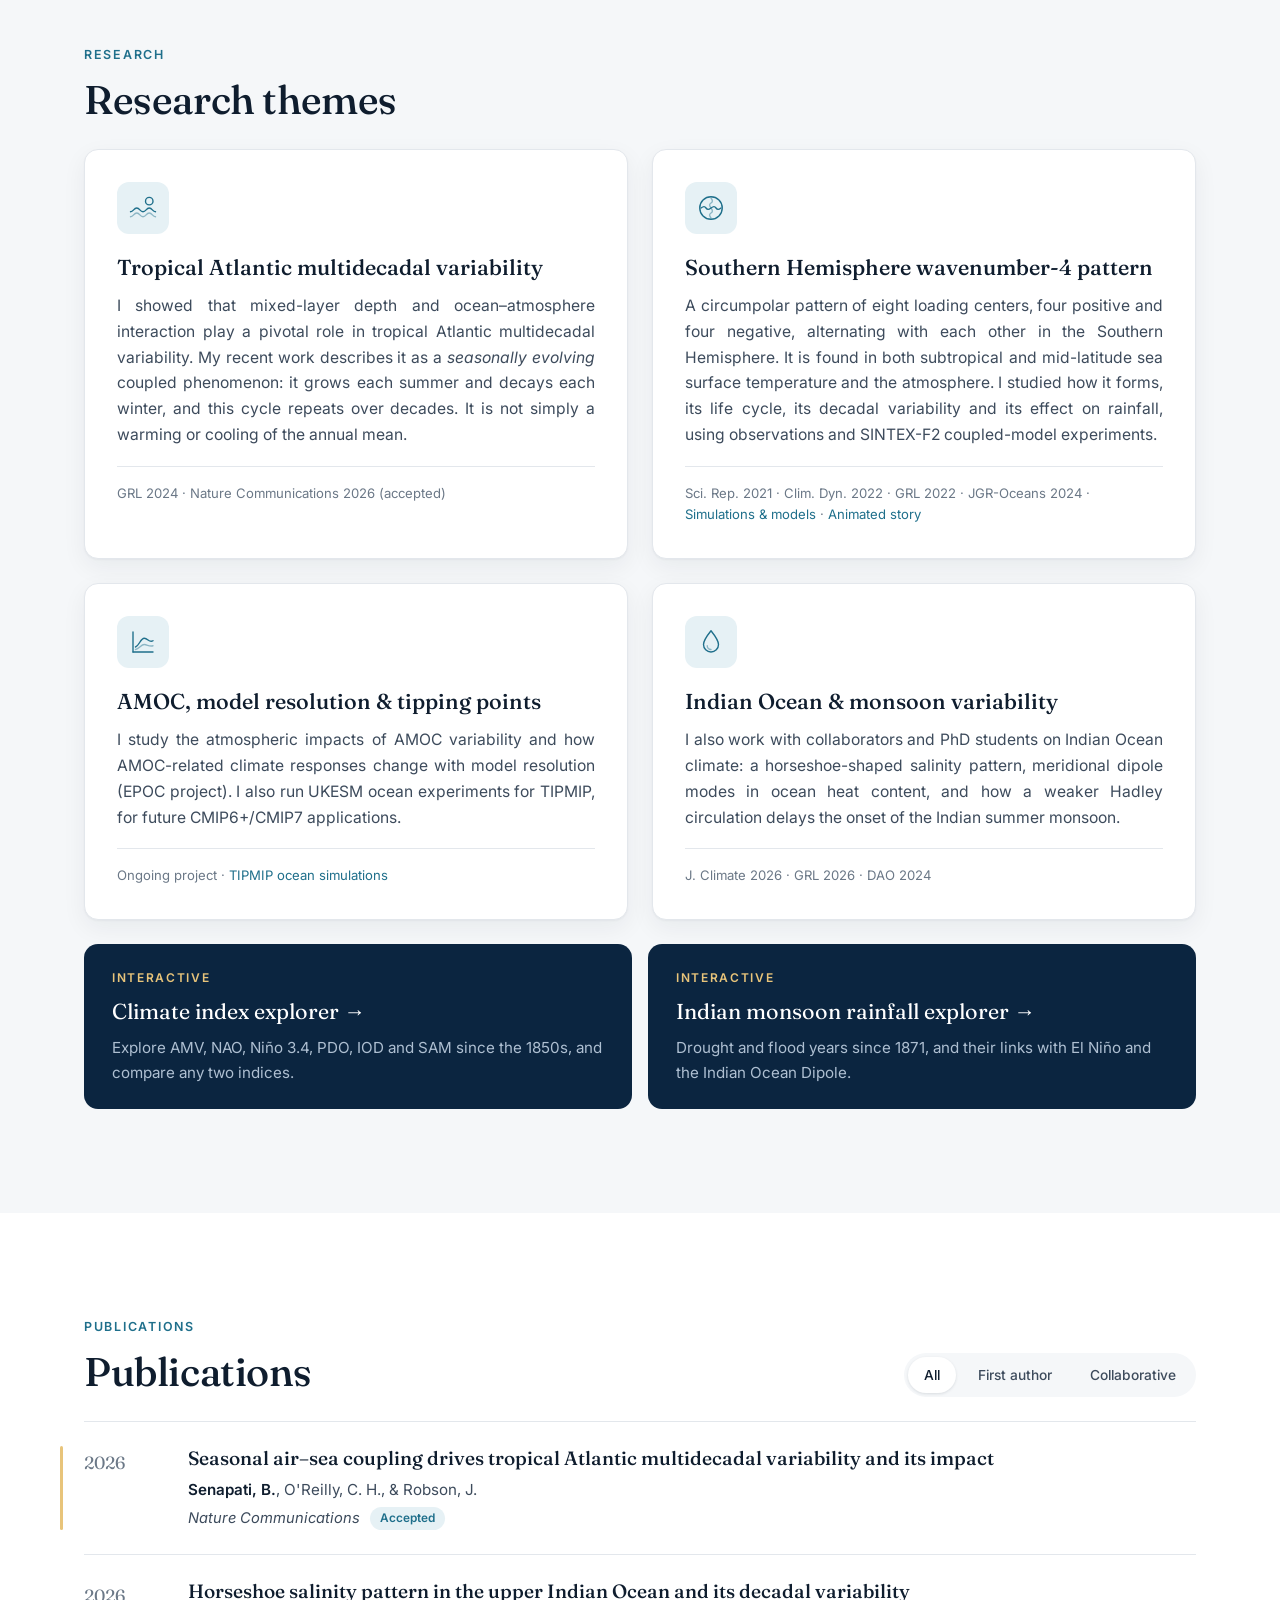
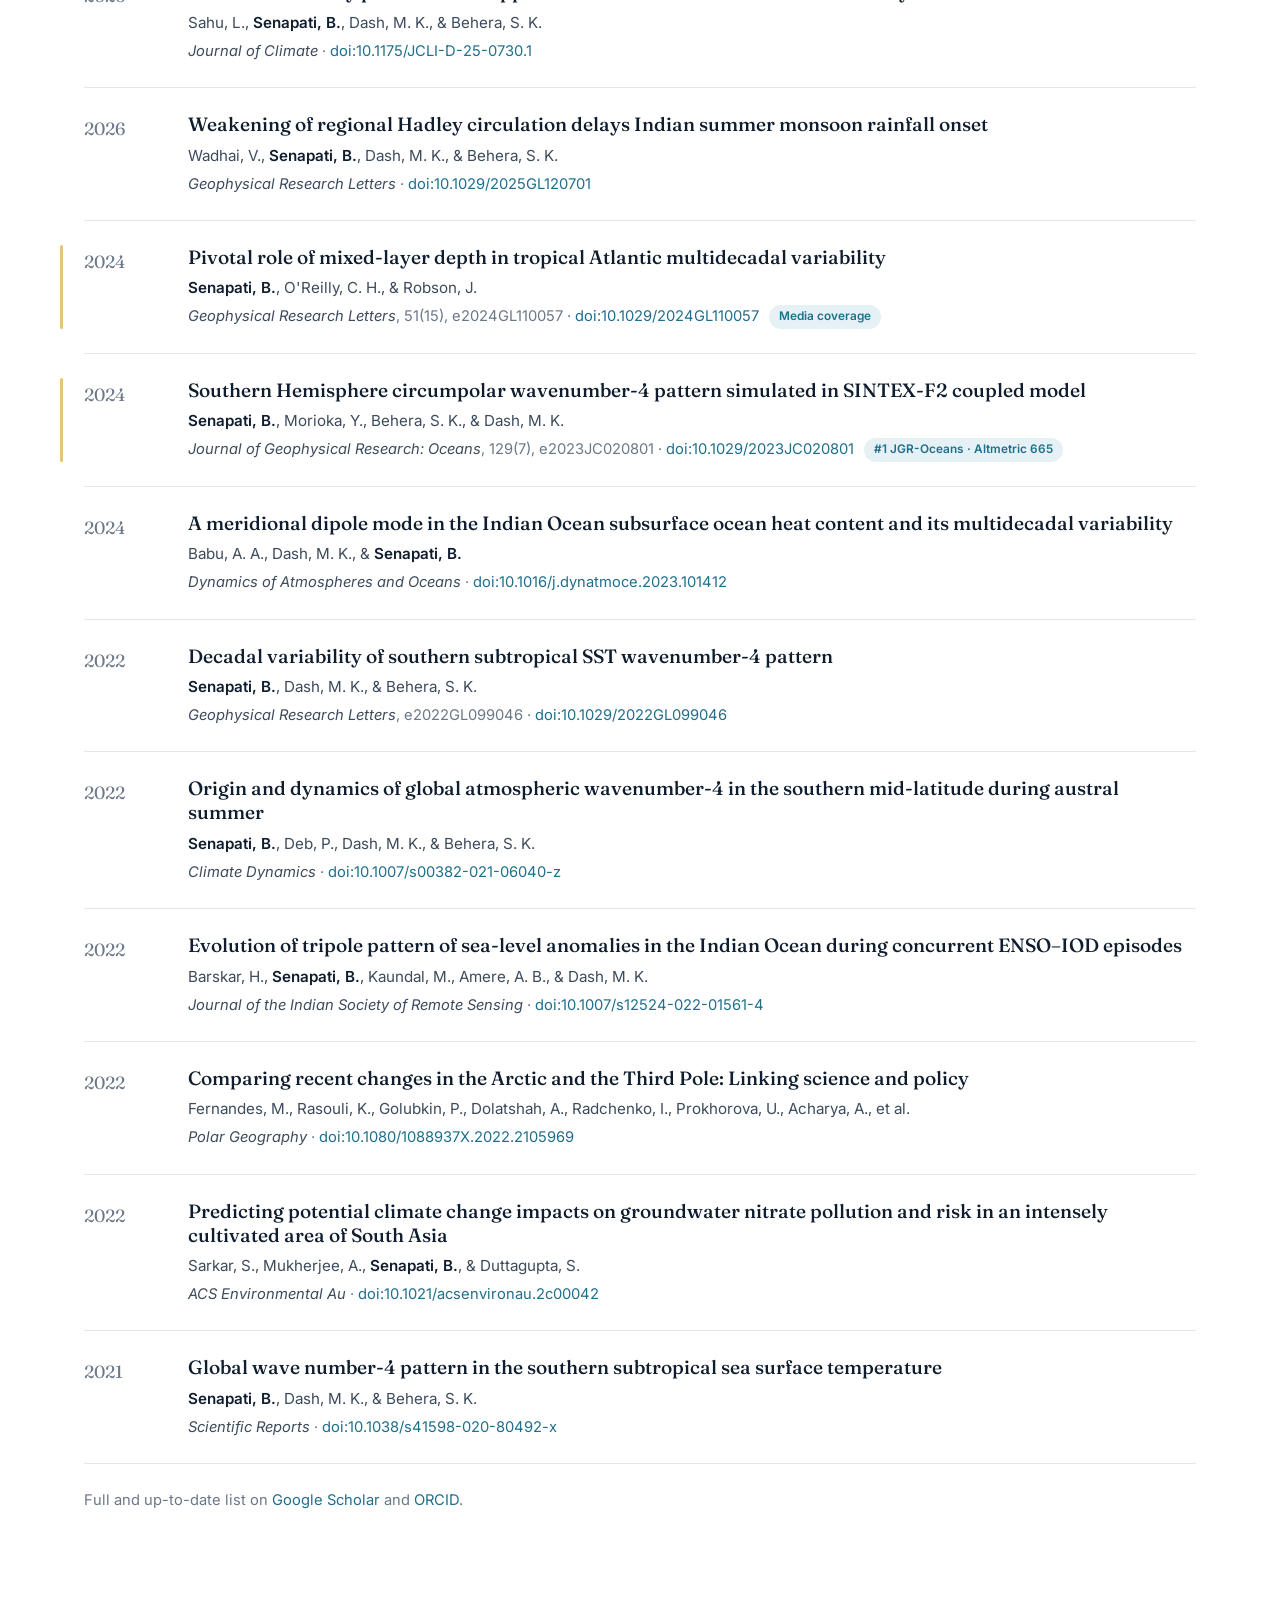
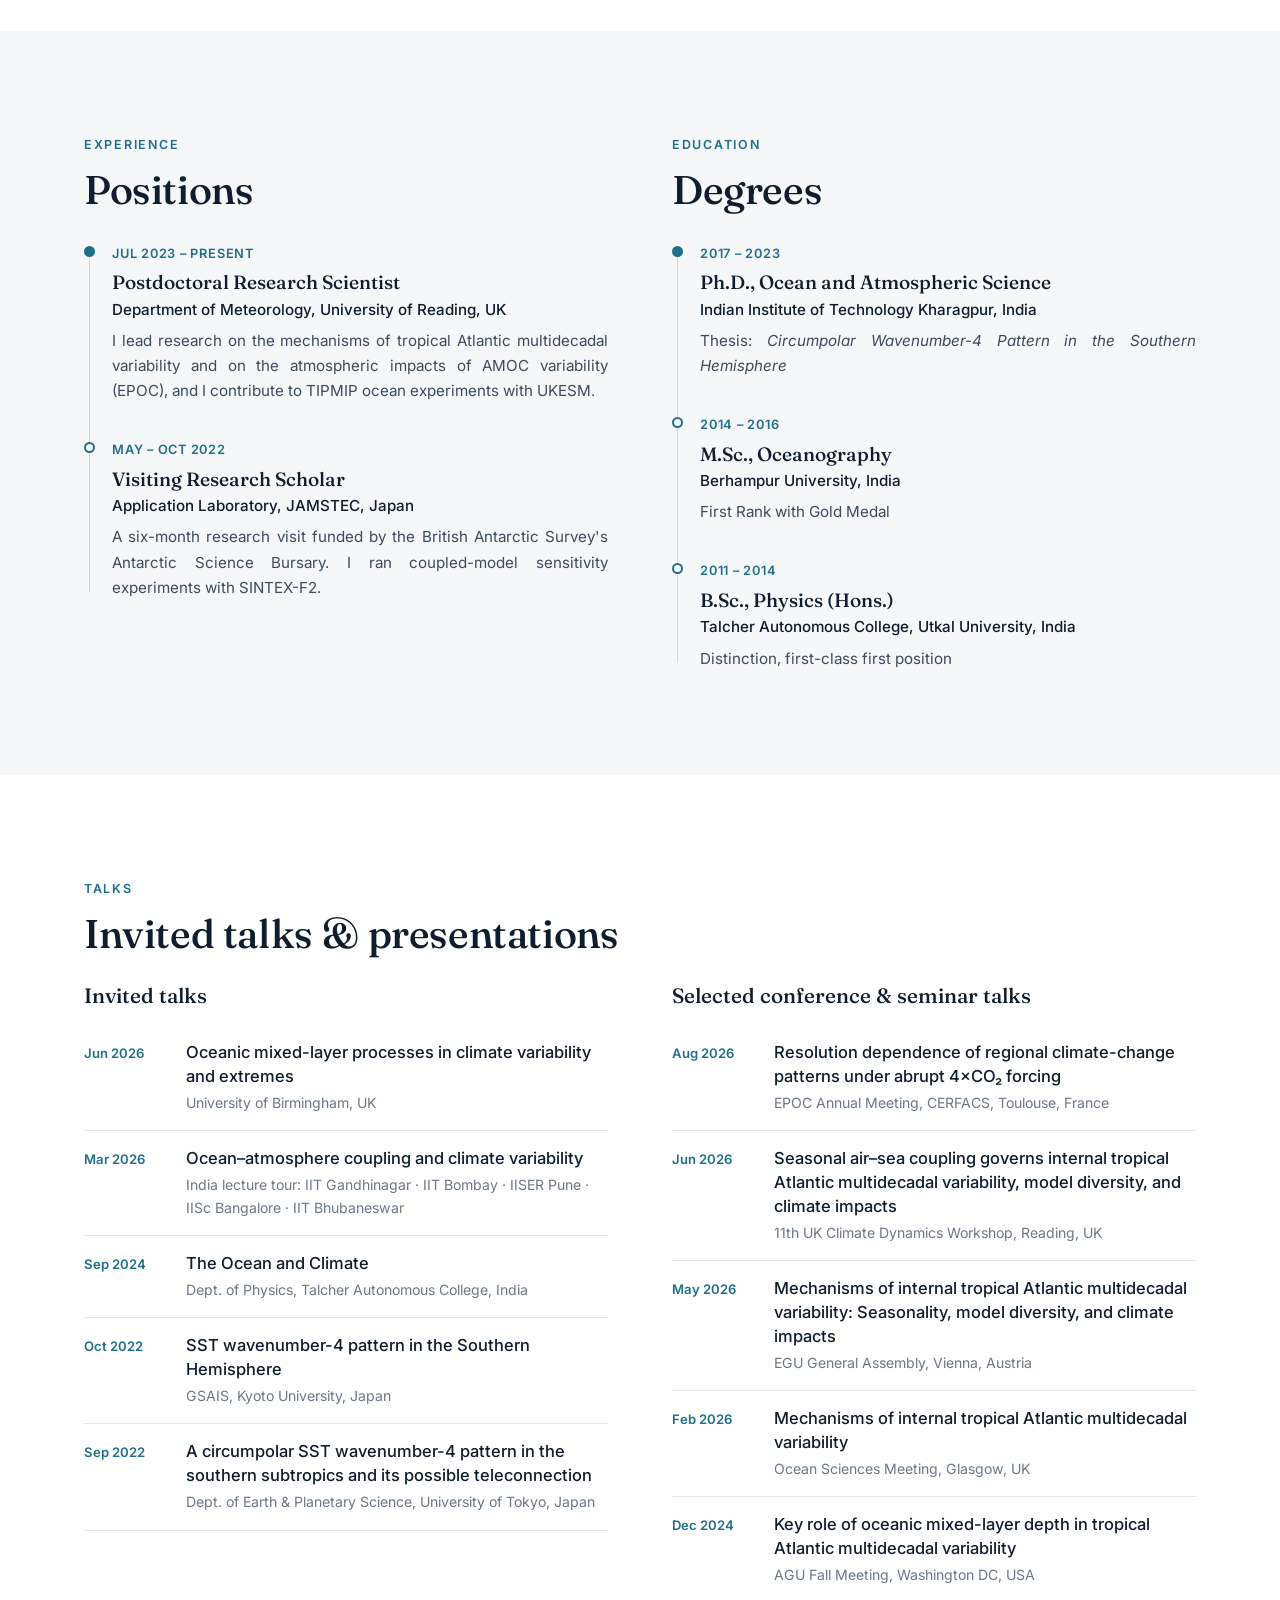
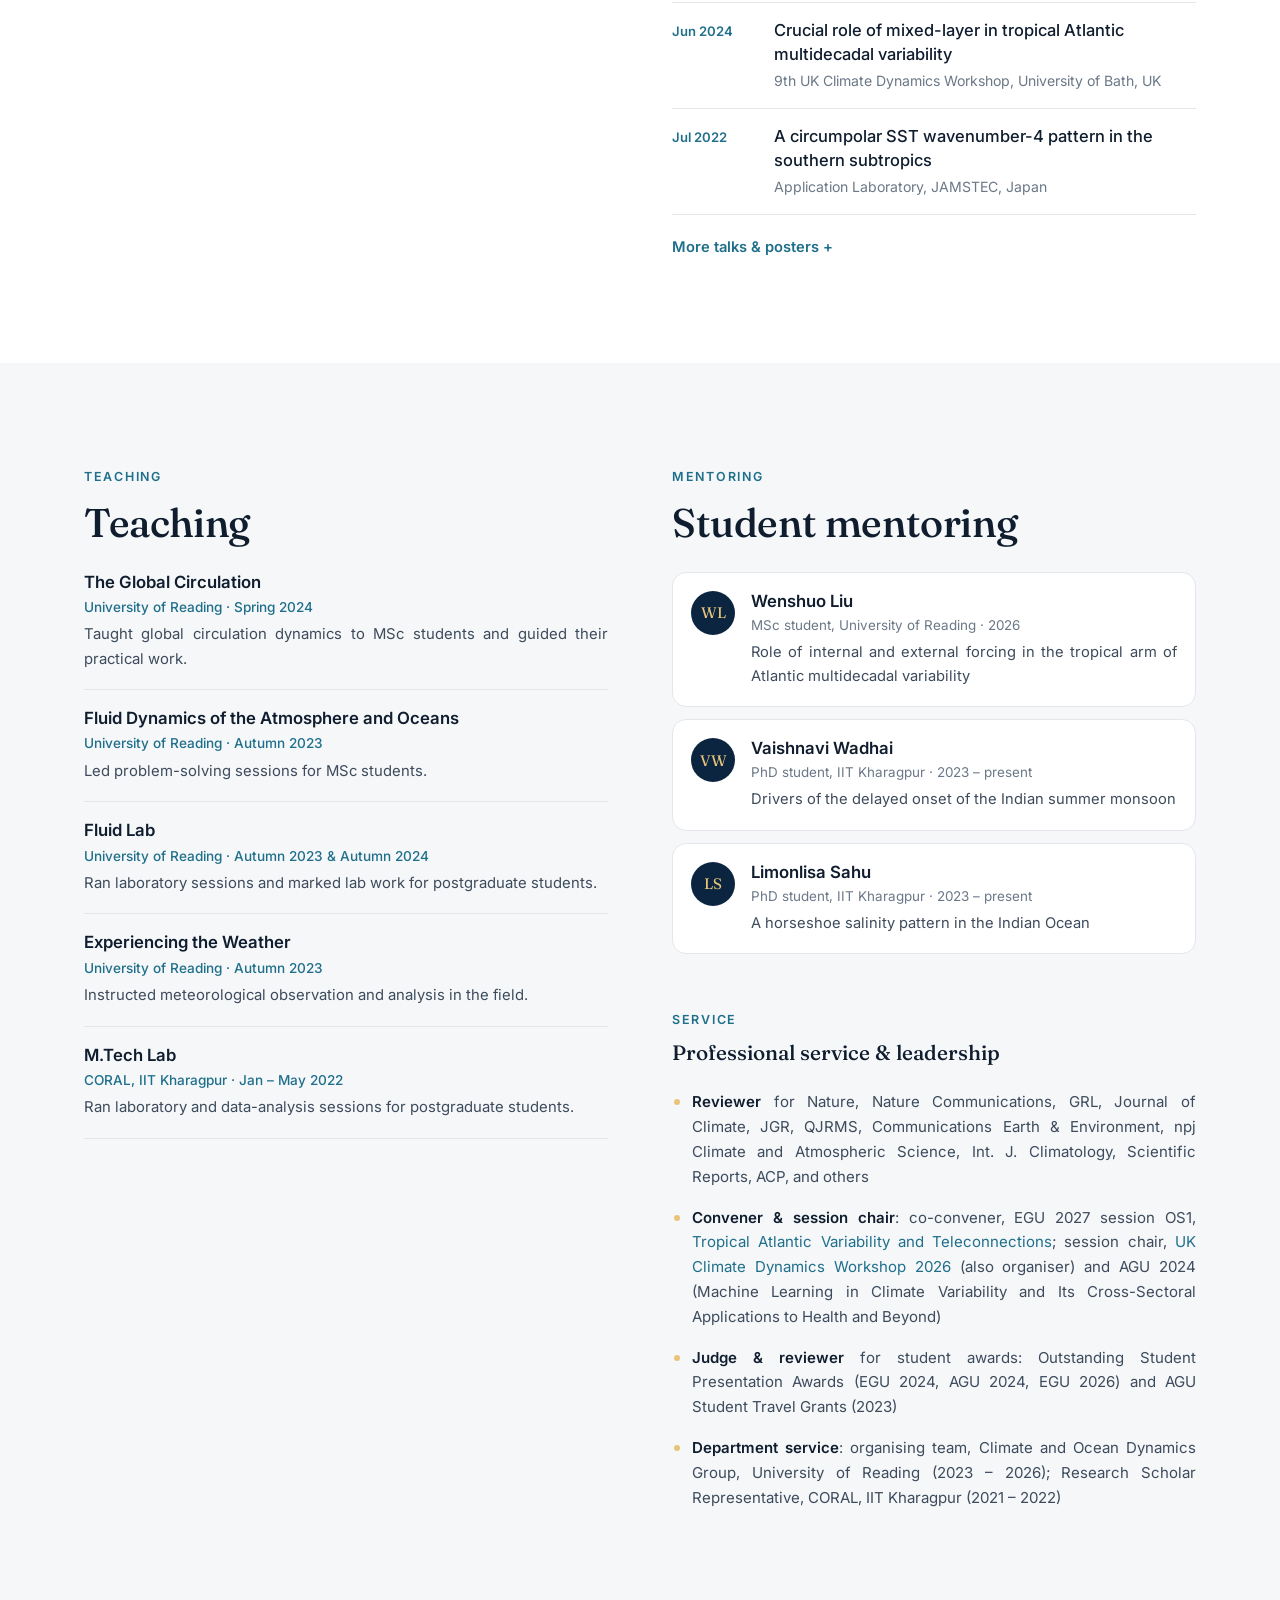
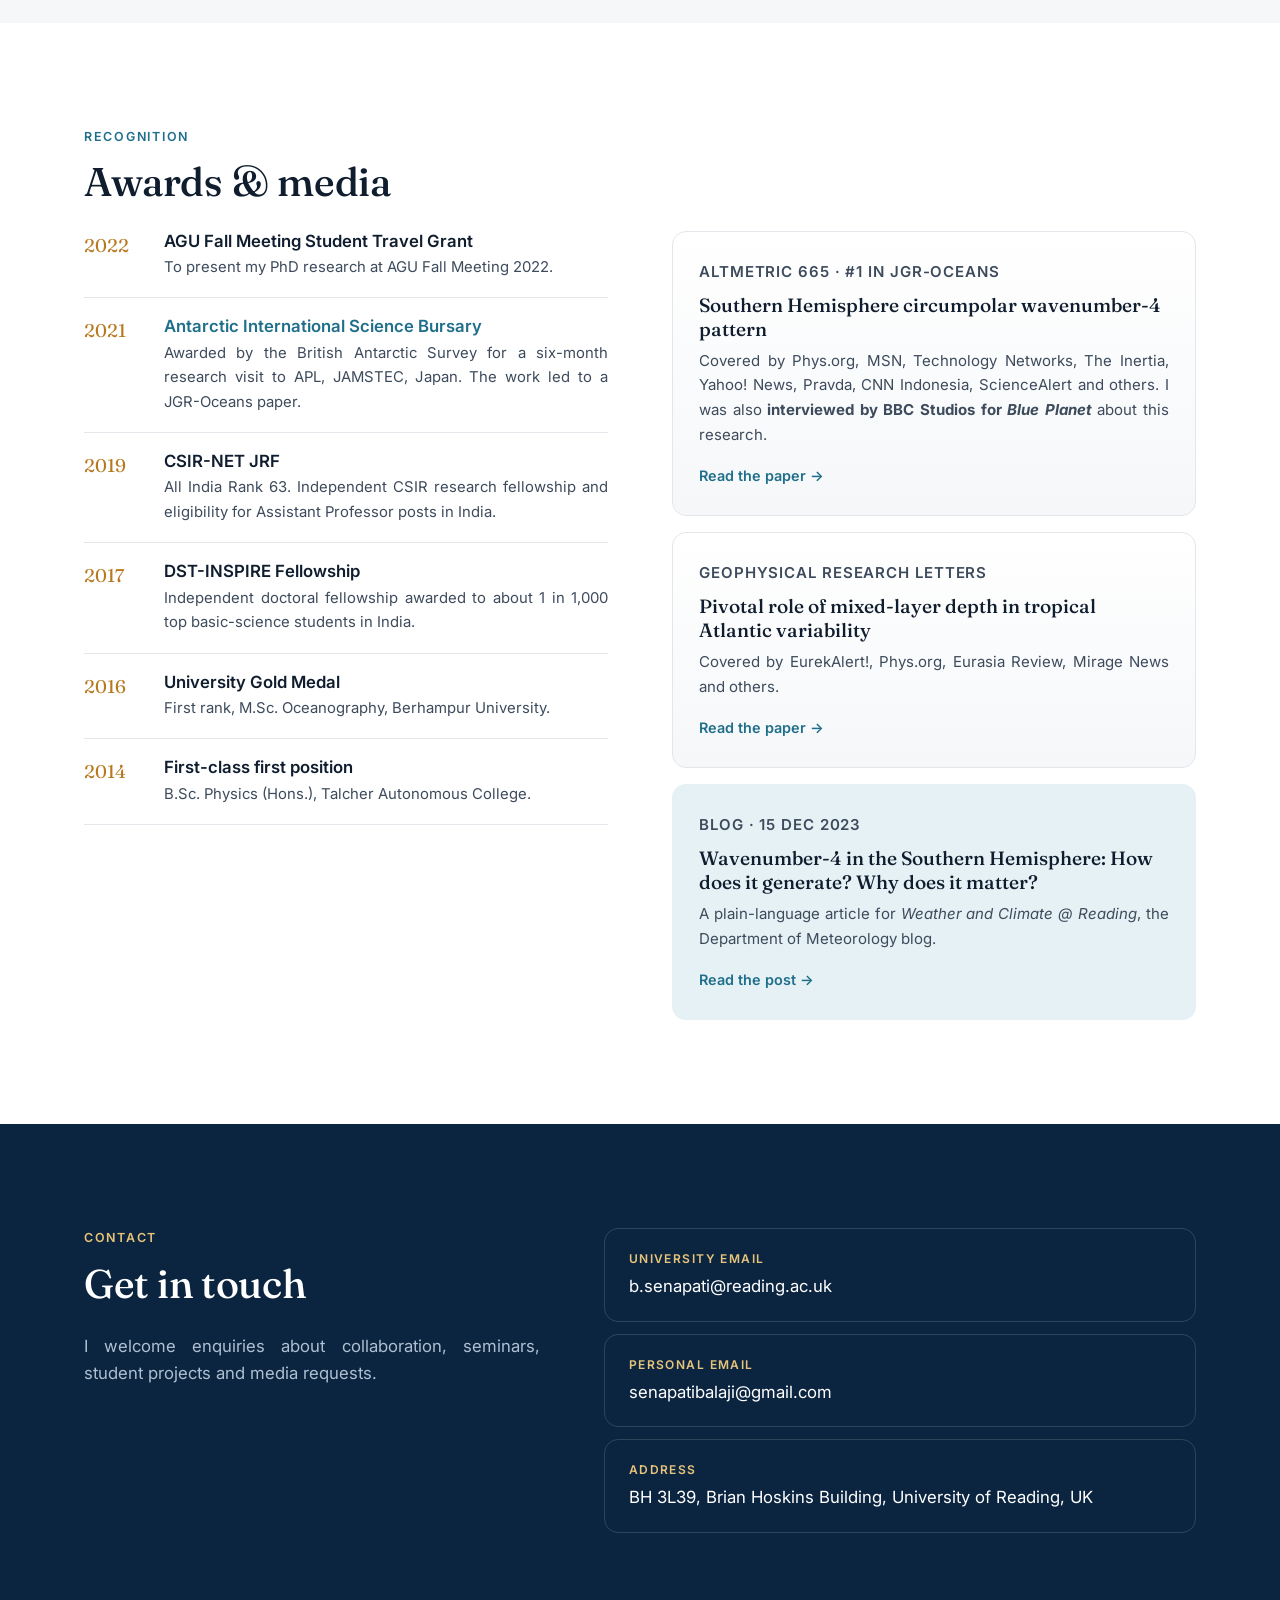
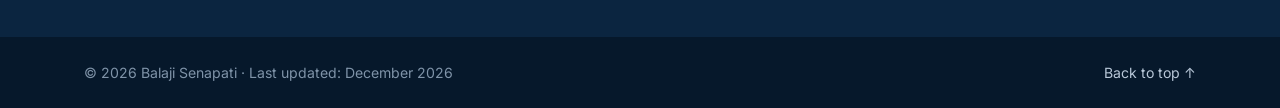
==== commit eefa3ea8: "Justify body text across the site Co-Authored-By: Claude Opus 5.5 <noreply@anthropic.com>" ====
--- a/index.html
+++ b/index.html
@@ -15,7 +15,7 @@
   <link rel="preconnect" href="https://fonts.googleapis.com">
   <link rel="preconnect" href="https://fonts.gstatic.com" crossorigin>
   <link href="https://fonts.googleapis.com/css2?family=Fraunces:opsz,wght@9..144,400;9..144,500;9..144,600&family=Inter:wght@400;500;600&display=swap" rel="stylesheet">
-  <link rel="stylesheet" href="styles.css?v=20261008c">
+  <link rel="stylesheet" href="styles.css?v=20261015a">
 </head>
 <body>
 
--- a/styles.css
+++ b/styles.css
@@ -40,6 +40,11 @@
 h2 { font-family: var(--serif); font-weight: 500; font-size: clamp(1.8rem, 3.2vw, 2.5rem); letter-spacing: -.01em; margin-bottom: 1.5rem; }
 h3 { font-size: 1.05rem; font-weight: 600; }
 p { margin: 0 0 .9rem; }
+/* Body text is justified throughout; hyphenation keeps the word spacing even */
+.hero__lede, .prose p, .card p:not(.card__meta), .timeline p, .items p, .people p, .awards p,
+.media__card p, .contact__lede, .story__text, .note, .list-bullets li, .callout p, .compare__best {
+  text-align: justify; hyphens: auto; -webkit-hyphens: auto;
+}
 ul, ol { margin: 0; padding: 0; list-style: none; }
 
 .container { max-width: var(--maxw); margin: 0 auto; padding: 0 24px; }
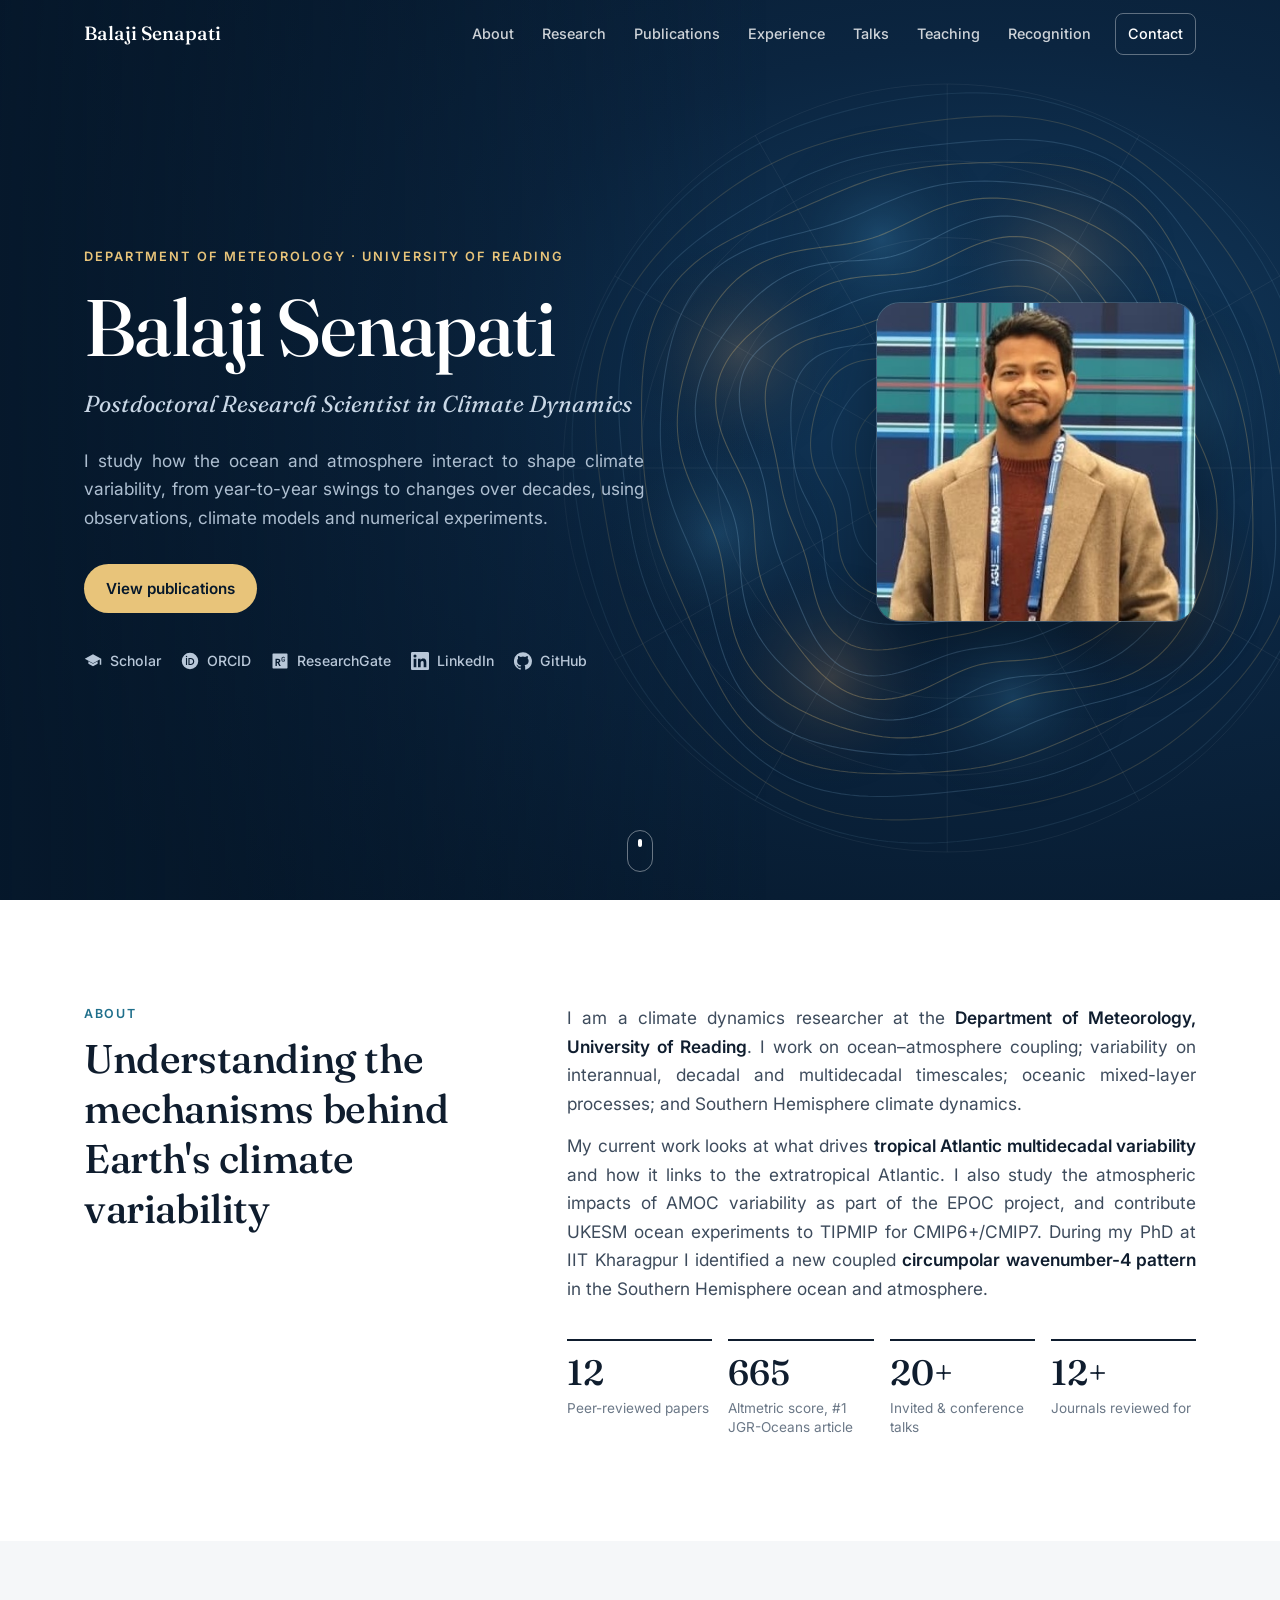
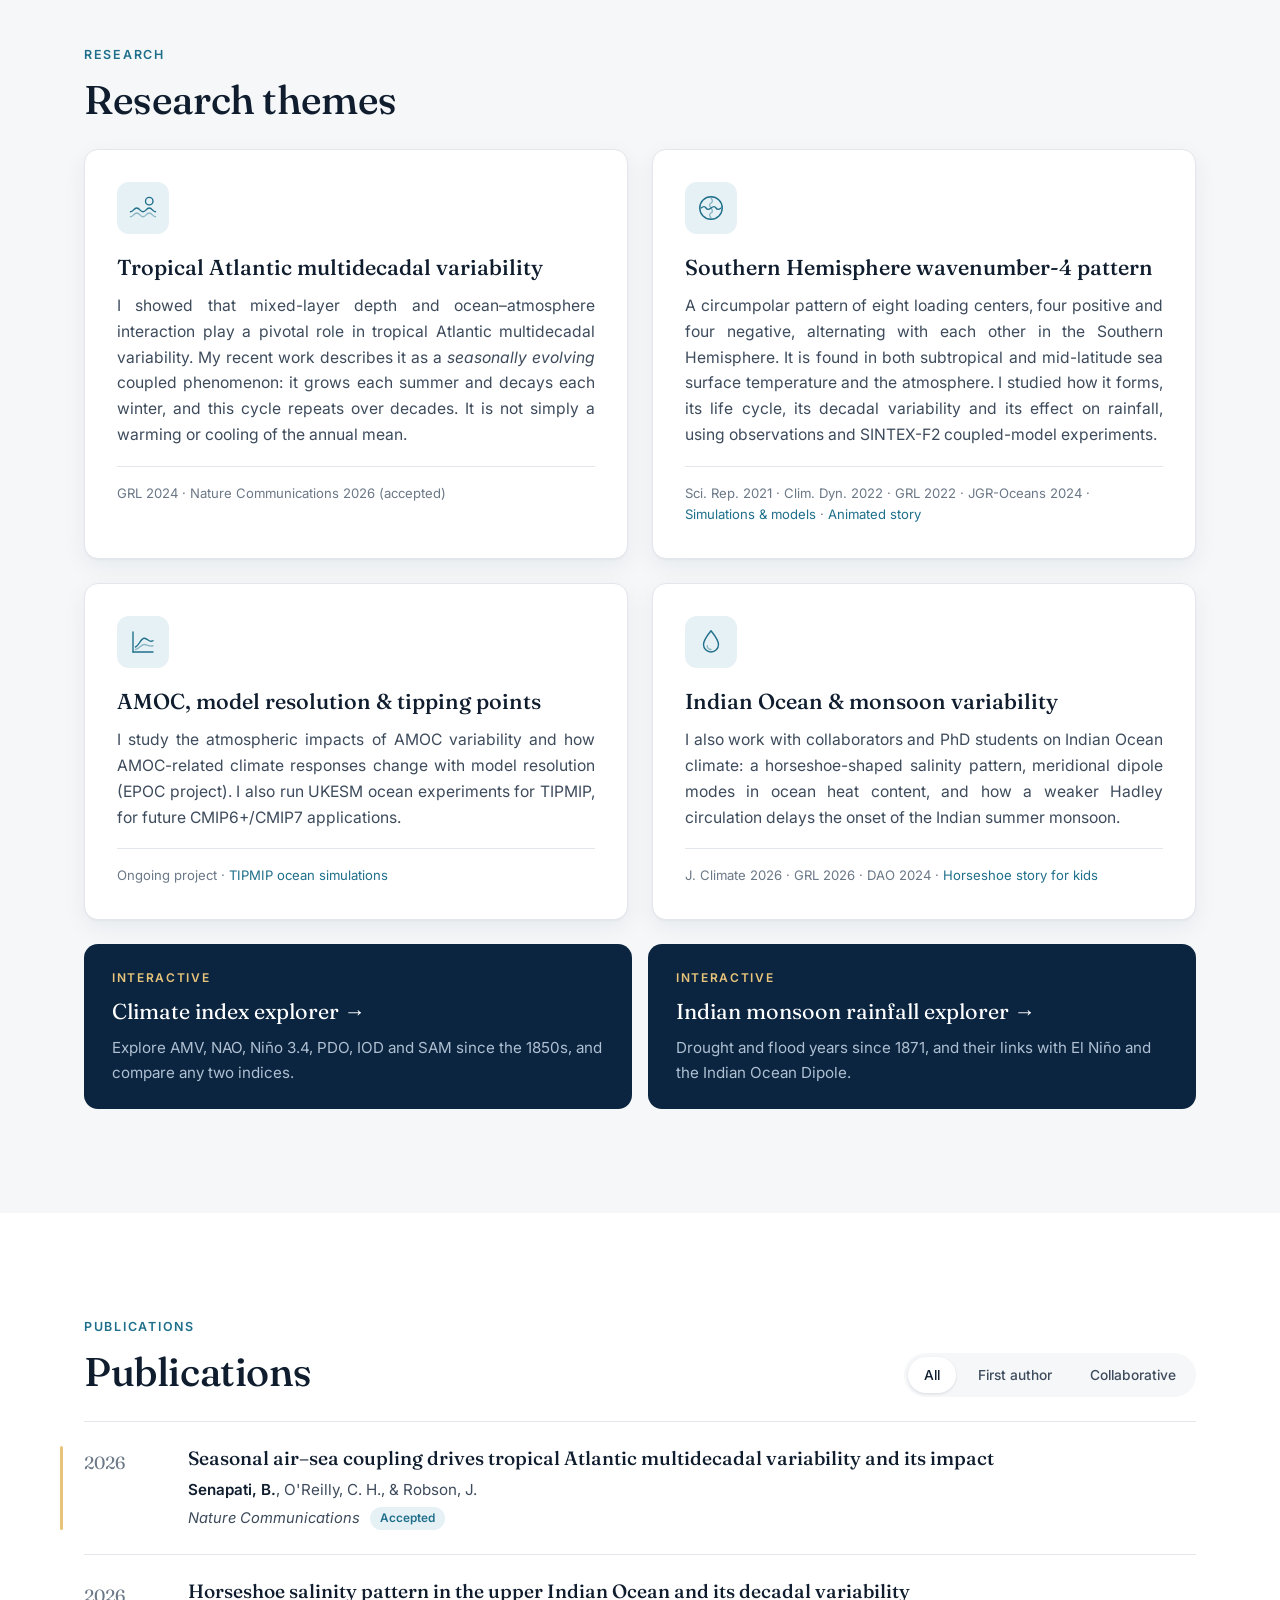
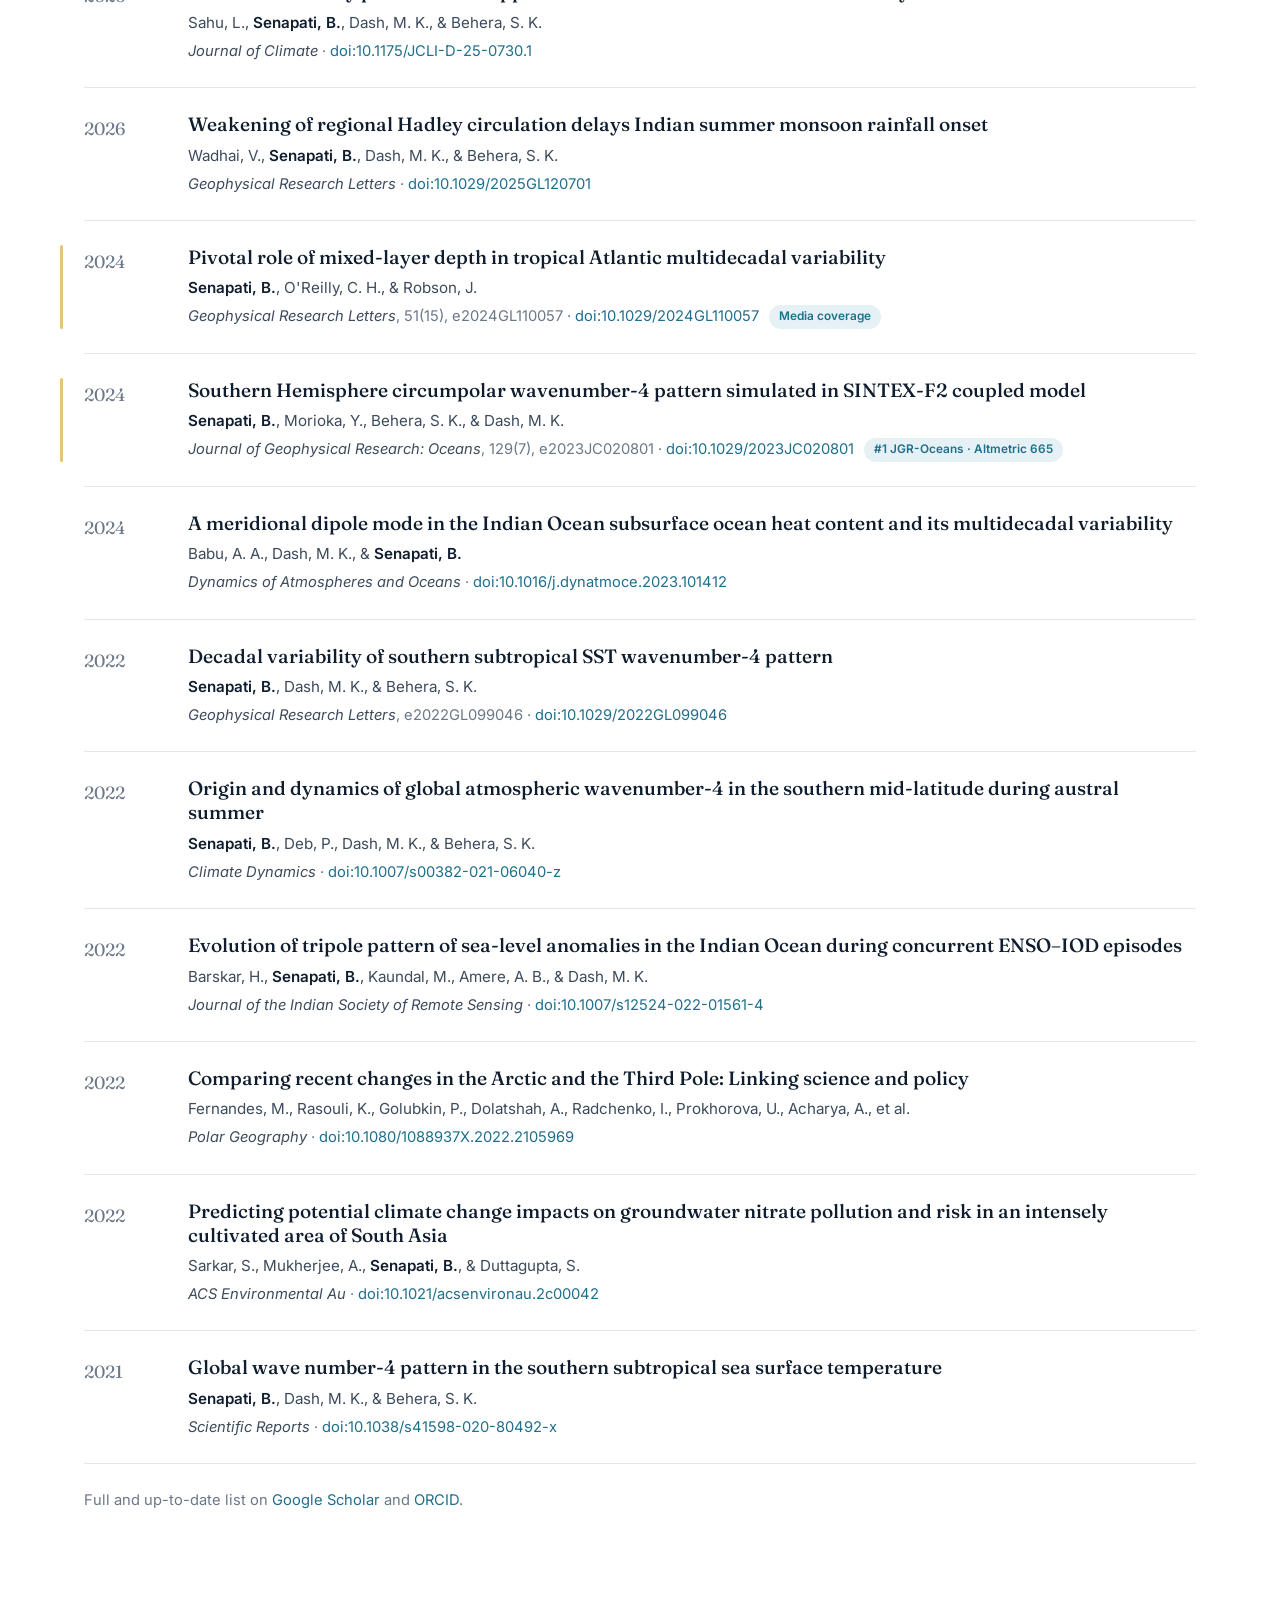
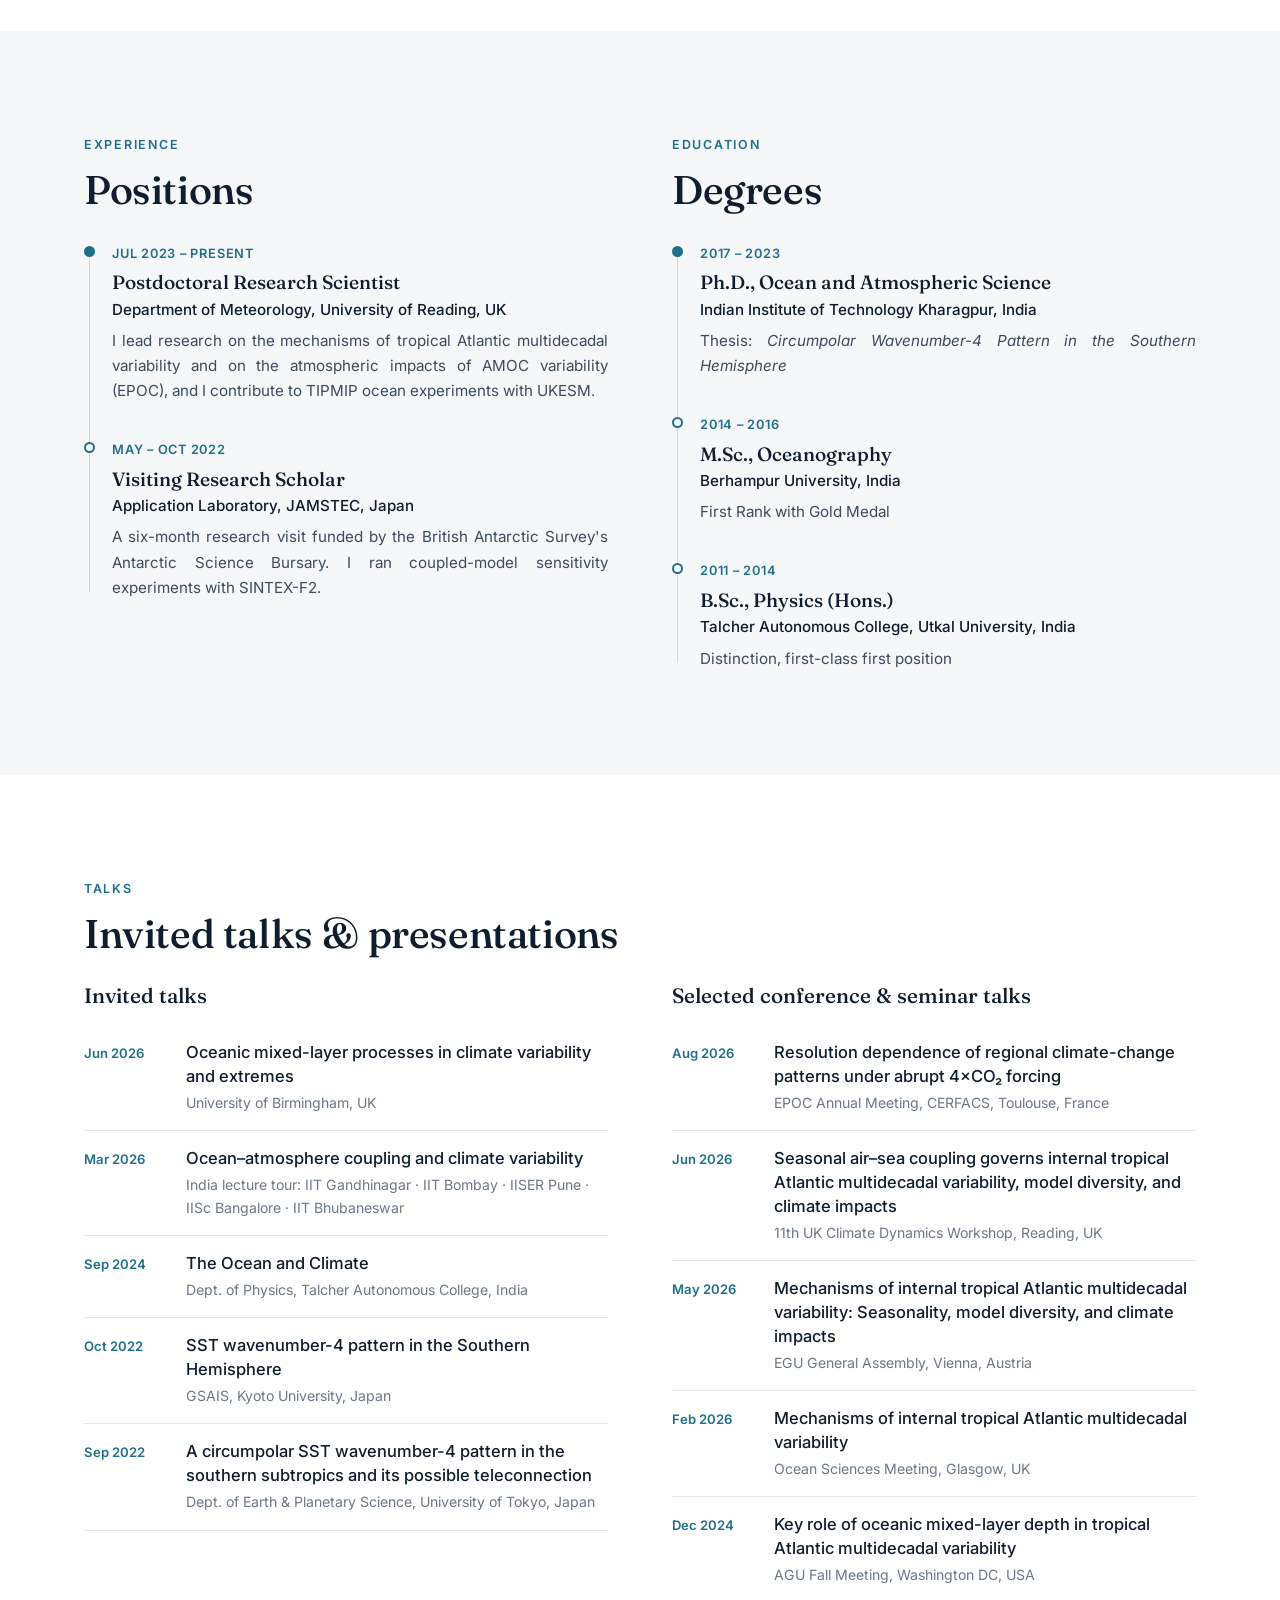
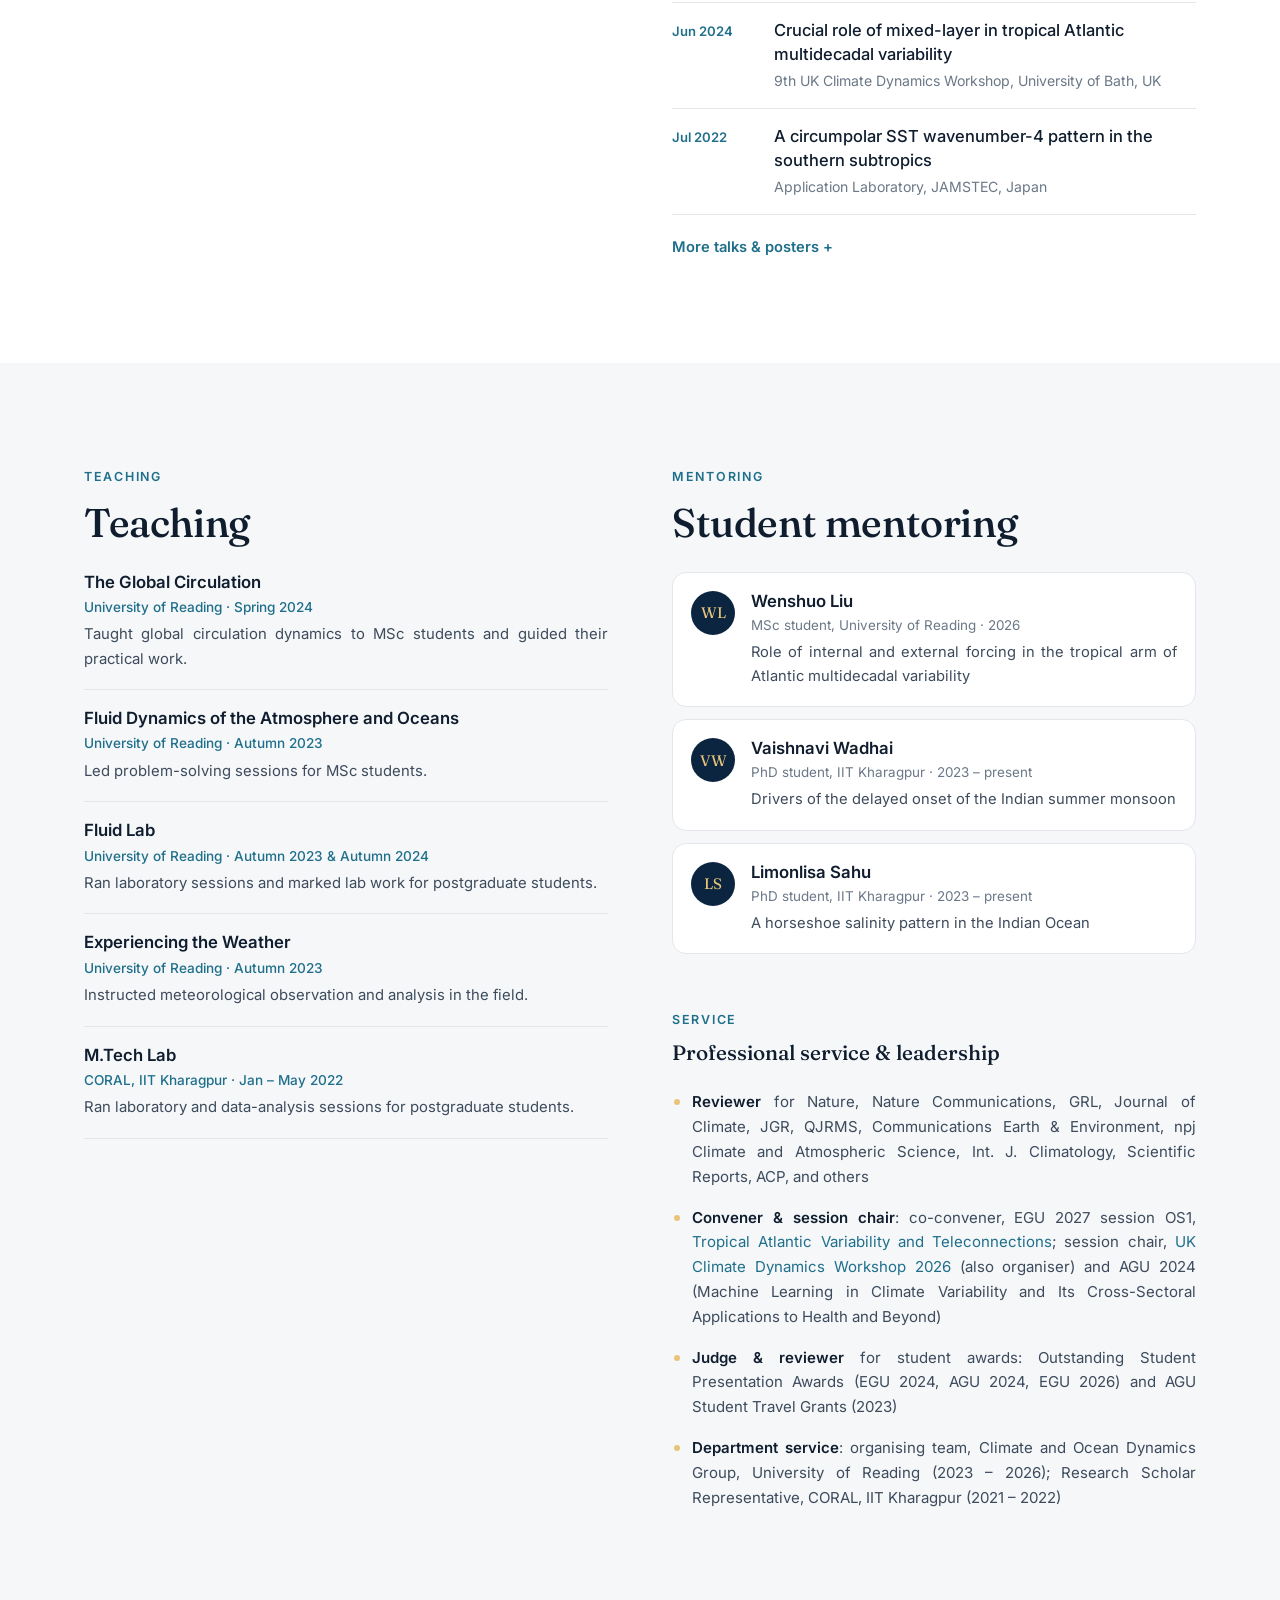
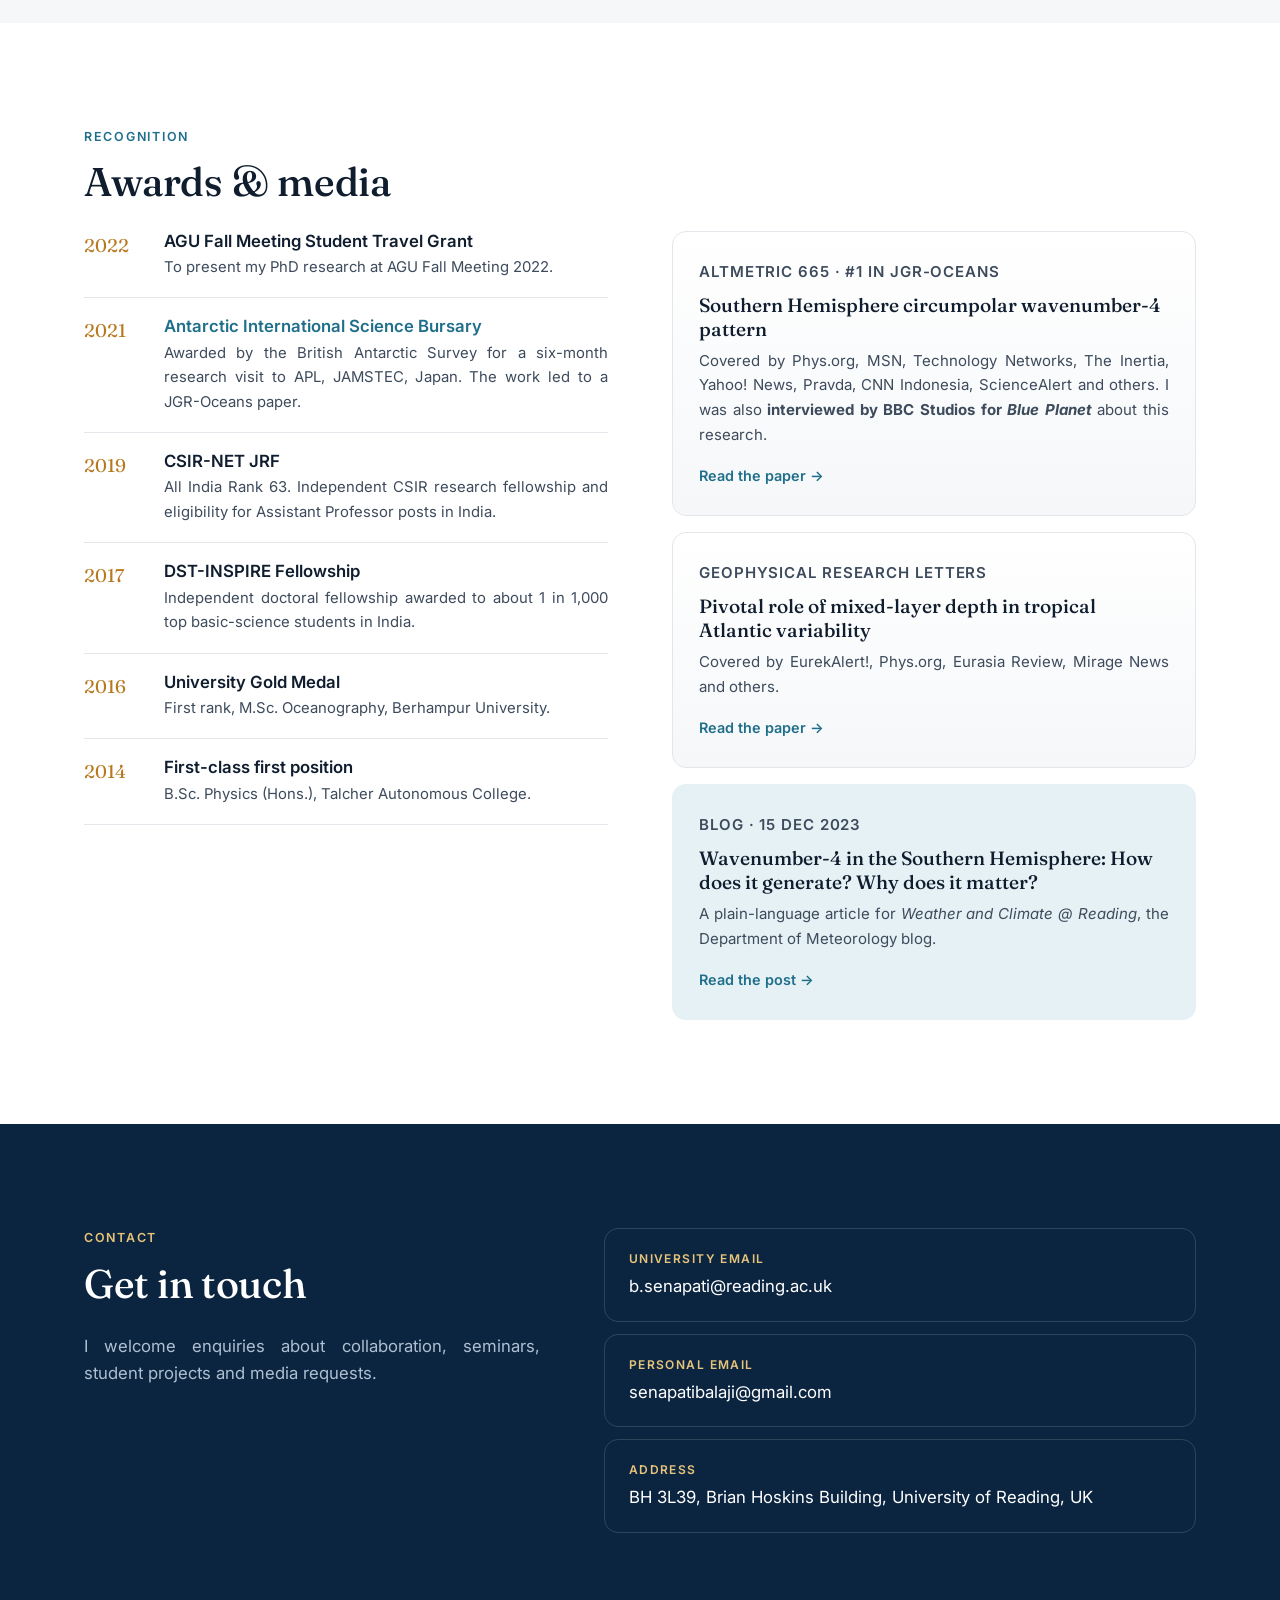
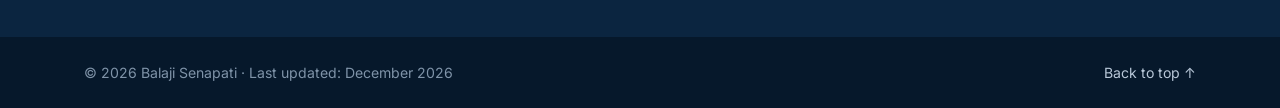
==== commit ce65c12c: "Add animated horseshoe salinity pattern story for children Fourteen cartoon scenes on how cold water" ====
--- a/index.html
+++ b/index.html
@@ -15,7 +15,7 @@
   <link rel="preconnect" href="https://fonts.googleapis.com">
   <link rel="preconnect" href="https://fonts.gstatic.com" crossorigin>
   <link href="https://fonts.googleapis.com/css2?family=Fraunces:opsz,wght@9..144,400;9..144,500;9..144,600&family=Inter:wght@400;500;600&display=swap" rel="stylesheet">
-  <link rel="stylesheet" href="styles.css?v=20261015a">
+  <link rel="stylesheet" href="styles.css?v=20261104a">
 </head>
 <body>
 
@@ -120,7 +120,7 @@
         <div class="card__icon"><svg viewBox="0 0 48 48"><path d="M24 6c-8 10-12 16-12 22a12 12 0 0 0 24 0c0-6-4-12-12-22z"/><path d="M18 30a6 6 0 0 0 6 6" opacity=".45"/></svg></div>
         <h3>Indian Ocean &amp; monsoon variability</h3>
         <p>I also work with collaborators and PhD students on Indian Ocean climate: a horseshoe-shaped salinity pattern, meridional dipole modes in ocean heat content, and how a weaker Hadley circulation delays the onset of the Indian summer monsoon.</p>
-        <p class="card__meta">J. Climate 2026 · GRL 2026 · DAO 2024</p>
+        <p class="card__meta">J. Climate 2026 · GRL 2026 · DAO 2024 · <a href="hsp-story.html">Horseshoe story for kids</a></p>
       </article>
     </div>
 
--- a/styles.css
+++ b/styles.css
@@ -507,6 +507,103 @@
 @keyframes w4-rise { from { transform: translateY(6px); opacity: 0; } 30% { opacity: 1; } to { transform: translateY(-14px); opacity: 0; } }
 @keyframes w4-pulse { 0%, 100% { transform: scale(1); } 50% { transform: scale(1.12); } }
 
+/* ---------------- HORSESHOE STORY (for young readers) ---------------- */
+.story--kids .story__title, .story--kids .story__text { font-family: "Fredoka", var(--sans); }
+.story--kids .story__title { font-weight: 600; }
+.story--kids .story__text { font-size: 1.08rem; color: var(--ink); hyphens: manual; -webkit-hyphens: manual; }   /* no split words for young readers */
+.story__science { font-size: .86rem; color: var(--ink-soft); background: var(--tint); border-left: 3px solid var(--ocean); border-radius: 0 10px 10px 0; padding: 10px 14px; margin: 14px 0 0; text-align: justify; hyphens: auto; -webkit-hyphens: auto; }
+.story__science:empty { display: none; }
+.story__science strong { color: var(--ocean); font-weight: 600; }
+
+.hs-layer { opacity: 0; transition: opacity .6s ease; pointer-events: none; }
+.hs-layer.is-on { opacity: 1; }
+.is-static .hs-layer { transition: none; }
+.is-static * { animation: none !important; }
+.hs-board { fill: #fdfcf8; stroke: #d9e3ea; stroke-width: 1.5; }
+.hs-eye { fill: #1f2933; }
+.hs-mouth { fill: none; stroke: #1f2933; stroke-linecap: round; stroke-linejoin: round; }
+.hs-blush { fill: #ff8fa3; opacity: .55; }
+.hs-cloud { fill: #fff; stroke: #9fb3c8; stroke-width: 2.5; }
+.hs-rain { stroke: #4dabf7; stroke-width: 3.5; stroke-linecap: round; animation: hs-fall .9s linear infinite; }
+.hs-sun { fill: #ffd43b; stroke: #f59f00; stroke-width: 2.5; }
+.hs-ray { stroke: #f59f00; stroke-width: 3.5; stroke-linecap: round; }
+.hs-sunrays { animation: hs-spin 14s linear infinite; transform-box: fill-box; transform-origin: center; }
+.hs-sparkle { fill: #fff; stroke: #b8c4cf; stroke-width: .8; animation: hs-twinkle 1.6s ease-in-out infinite; transform-box: fill-box; transform-origin: center; }
+.hs-vapour { fill: none; stroke: #74c0fc; stroke-width: 2.6; stroke-linecap: round; animation: hs-rise 2s ease-in infinite; }
+.hs-snow line { stroke: #4dabf7; stroke-width: 2.6; stroke-linecap: round; }
+.hs-snow { animation: hs-glow 1.8s ease-in-out infinite; }
+.hs-thermo { fill: #fff; stroke: #8a99aa; stroke-width: 1.5; }
+.hs-thermo-fill, .hs-thermo-bulb { fill: #f03e3e; }
+.hs-whale { fill: #a9cdee; stroke: #fff; stroke-width: 1.6; }
+.hs-whale-line { fill: none; stroke: #3f6f9f; stroke-width: 1.5; stroke-linecap: round; }
+.hs-boat { fill: #e8590c; stroke: #a63f05; stroke-width: 1.5; }
+.hs-mast { stroke: #5c3b1e; stroke-width: 3; stroke-linecap: round; }
+.hs-sail { fill: #fff; stroke: #c3c9d1; stroke-width: 1.5; }
+.hs-bob { animation: hs-bob 2.6s ease-in-out infinite; }
+.hs-shoe-icon { fill: none; stroke: #5c6b7a; stroke-width: 5; stroke-linecap: round; }
+.hs-shoe-nail { fill: #fff; }
+.hs-label { font: 600 19px "Fredoka", var(--sans); fill: var(--ink); }
+.hs-label-bg { fill: #fff; stroke: rgba(15, 29, 46, .12); }
+.hs-label--small { font-size: 16.5px; }
+.hs-label--salty { fill: #8a4a12; }
+.hs-label--fresh { fill: #0b6e66; }
+.hs-label--warm { fill: #c92a2a; }
+.hs-label--cold { fill: #1864ab; }
+.hs-label--pacific { fill: #6a2fa8; }
+.hs-chip { font: 600 17px "Fredoka", var(--sans); fill: #fff; }
+.hs-chip-bg { fill: #0b2540; }
+.hs-seawater { fill: #74c0fc; }
+.hs-glass { fill: rgba(255, 255, 255, .22); stroke: #8aa4bd; stroke-width: 4; stroke-linejoin: round; }
+.hs-grain { fill: #fff; stroke: #adb5bd; stroke-width: .8; animation: hs-grain 1.4s linear infinite; }
+.hs-shaker { fill: #fff; stroke: #8aa4bd; stroke-width: 3; }
+.hs-shaker-cap { fill: #adb5bd; }
+.hs-shaker-text { font: 700 14px "Fredoka", var(--sans); fill: #5c6b7a; }
+.hs-drop { stroke: #4dabf7; stroke-width: 3; }
+.hs-divider { stroke: #d9e3ea; stroke-width: 2; stroke-dasharray: 6 8; }
+.hs-wave { fill: none; stroke: #fff; stroke-width: 3; opacity: .75; }
+.hs-up, .hs-down { fill: none; stroke-width: 8; stroke-linecap: round; stroke-dasharray: 14 10; animation: hs-flow-up 1s linear infinite; }
+.hs-up { stroke: #e03131; }
+.hs-down { stroke: #1c7ed6; }
+.hs-flow { fill: none; stroke: #5c6b7a; stroke-width: 6; stroke-linecap: round; stroke-dasharray: 12 10; animation: hs-flow 1s linear infinite; }
+.hs-hill { fill: #f1e3c4; stroke: #c4a971; stroke-width: 2; }
+.hs-name { font: 600 15px "Fredoka", var(--sans); fill: #8a6d3b; letter-spacing: .08em; }
+.hs-small { font: 500 14px var(--sans); fill: var(--ink-soft); }
+.hs-ruler { stroke: #fff; stroke-width: 2.5; }
+.hs-depth-line { stroke: #fff; stroke-width: 2; stroke-dasharray: 6 6; }
+.hs-beam { stroke: #fcc419; stroke-width: 5; stroke-linecap: round; stroke-dasharray: 10 12; animation: hs-flow 1s linear infinite; opacity: .85; }
+.hs-deep { fill: #2b6aa3; }
+.hs-blanket { fill: #3fb5a8; stroke: #0b7d74; stroke-width: 2; }
+.hs-stitch { stroke: #fff; stroke-width: 2; stroke-dasharray: 5 6; opacity: .8; }
+.hs-coldup { fill: none; stroke: #9cd3fb; stroke-width: 6; stroke-linecap: round; stroke-dasharray: 10 10; animation: hs-flow 1.1s linear infinite; }
+.hs-pointer { stroke: #5c6b7a; stroke-width: 2; stroke-dasharray: 3 4; }
+.hs-equator { stroke: #8fbcd9; stroke-width: 1.5; stroke-dasharray: 8 8; }
+.hs-equator-label { font: 600 13px var(--sans); fill: #5f8fb0; }
+.hs-ring { fill: none; stroke: #e03131; stroke-width: 3; stroke-dasharray: 6 6; animation: hs-glow 2s ease-in-out infinite; }
+.hs-land { fill: #f1e3c4; stroke: #c4a971; stroke-width: 1.5; stroke-linejoin: round; }
+.hs-map-rim { fill: none; stroke: #b9d6ea; stroke-width: 3; }
+.hs-shoe-band { fill: none; stroke: rgba(11, 125, 116, .28); stroke-width: 34; stroke-linecap: round; stroke-linejoin: round; }
+.hs-shoe-line { fill: none; stroke: #0b7d74; stroke-width: 3; stroke-dasharray: 2 10; stroke-linecap: round; }
+.hs-bigdown { fill: #1c7ed6; stroke: #fff; stroke-width: 2.5; opacity: .9; animation: hs-sink 1.6s ease-in-out infinite; }
+.hs-pacific { fill: none; stroke: #7b3fb5; stroke-width: 5; stroke-linecap: round; stroke-dasharray: 12 10; animation: hs-flow 1.1s linear infinite; }
+.hs-ocean { font: 600 26px "Fredoka", var(--sans); fill: #2f6f9f; letter-spacing: .04em; }
+.hs-key { stroke: #c9d6e0; stroke-width: 1; }
+.hs-key-text { font: 600 14px var(--sans); fill: var(--ink-soft); }
+.hs-tl { stroke: #c9d3dd; stroke-width: 6; stroke-linecap: round; }
+.hs-tl-done { stroke: #0b2540; stroke-width: 6; stroke-linecap: round; }
+.hs-tl-dot { fill: #ffd43b; stroke: #0b2540; stroke-width: 3; }
+.hs-wavepath { fill: none; stroke: #9aa7b6; stroke-width: 3; stroke-linecap: round; }
+.hs-bracket { fill: none; stroke: #9aa7b6; stroke-width: 1.5; }
+@keyframes hs-fall { from { transform: translateY(-6px); opacity: 0; } 30% { opacity: 1; } to { transform: translateY(14px); opacity: 0; } }
+@keyframes hs-rise { from { transform: translateY(6px); opacity: 0; } 30% { opacity: 1; } to { transform: translateY(-16px); opacity: 0; } }
+@keyframes hs-spin { to { transform: rotate(360deg); } }
+@keyframes hs-twinkle { 0%, 100% { opacity: .35; transform: scale(.7); } 50% { opacity: 1; transform: scale(1.15); } }
+@keyframes hs-flow { to { stroke-dashoffset: -44; } }
+@keyframes hs-flow-up { to { stroke-dashoffset: -48; } }
+@keyframes hs-grain { from { transform: translateY(0); opacity: 1; } 80% { opacity: 1; } to { transform: translateY(105px); opacity: 0; } }
+@keyframes hs-bob { 0%, 100% { transform: translateY(0) rotate(-2deg); } 50% { transform: translateY(4px) rotate(2deg); } }
+@keyframes hs-glow { 0%, 100% { opacity: .45; } 50% { opacity: 1; } }
+@keyframes hs-sink { 0%, 100% { transform: translateY(-4px); } 50% { transform: translateY(6px); } }
+
 /* ---------------- REVEAL ---------------- */
 .reveal { opacity: 0; transform: translateY(16px); transition: opacity .7s ease, transform .7s ease; }
 .reveal.is-visible { opacity: 1; transform: none; }
@@ -561,6 +658,13 @@
   .story__stage .w4-hl-text { font-size: 22px; }
   .story__stage .w4-hl-text--small { font-size: 18px; }
   .story__title { font-size: 1.35rem; }
+  .story__stage .hs-label { font-size: 26px; }
+  .story__stage .hs-label--small { font-size: 23px; }
+  .story__stage .hs-tag--minor { display: none; }
+  .story__stage .hs-chip { font-size: 24px; }
+  .story__stage .hs-name { font-size: 20px; }
+  .story__stage .hs-ocean { font-size: 34px; }
+  .story__stage .hs-small, .story__stage .hs-key-text { font-size: 20px; }
 }
 @media (prefers-reduced-motion: reduce) {
   html { scroll-behavior: auto; }
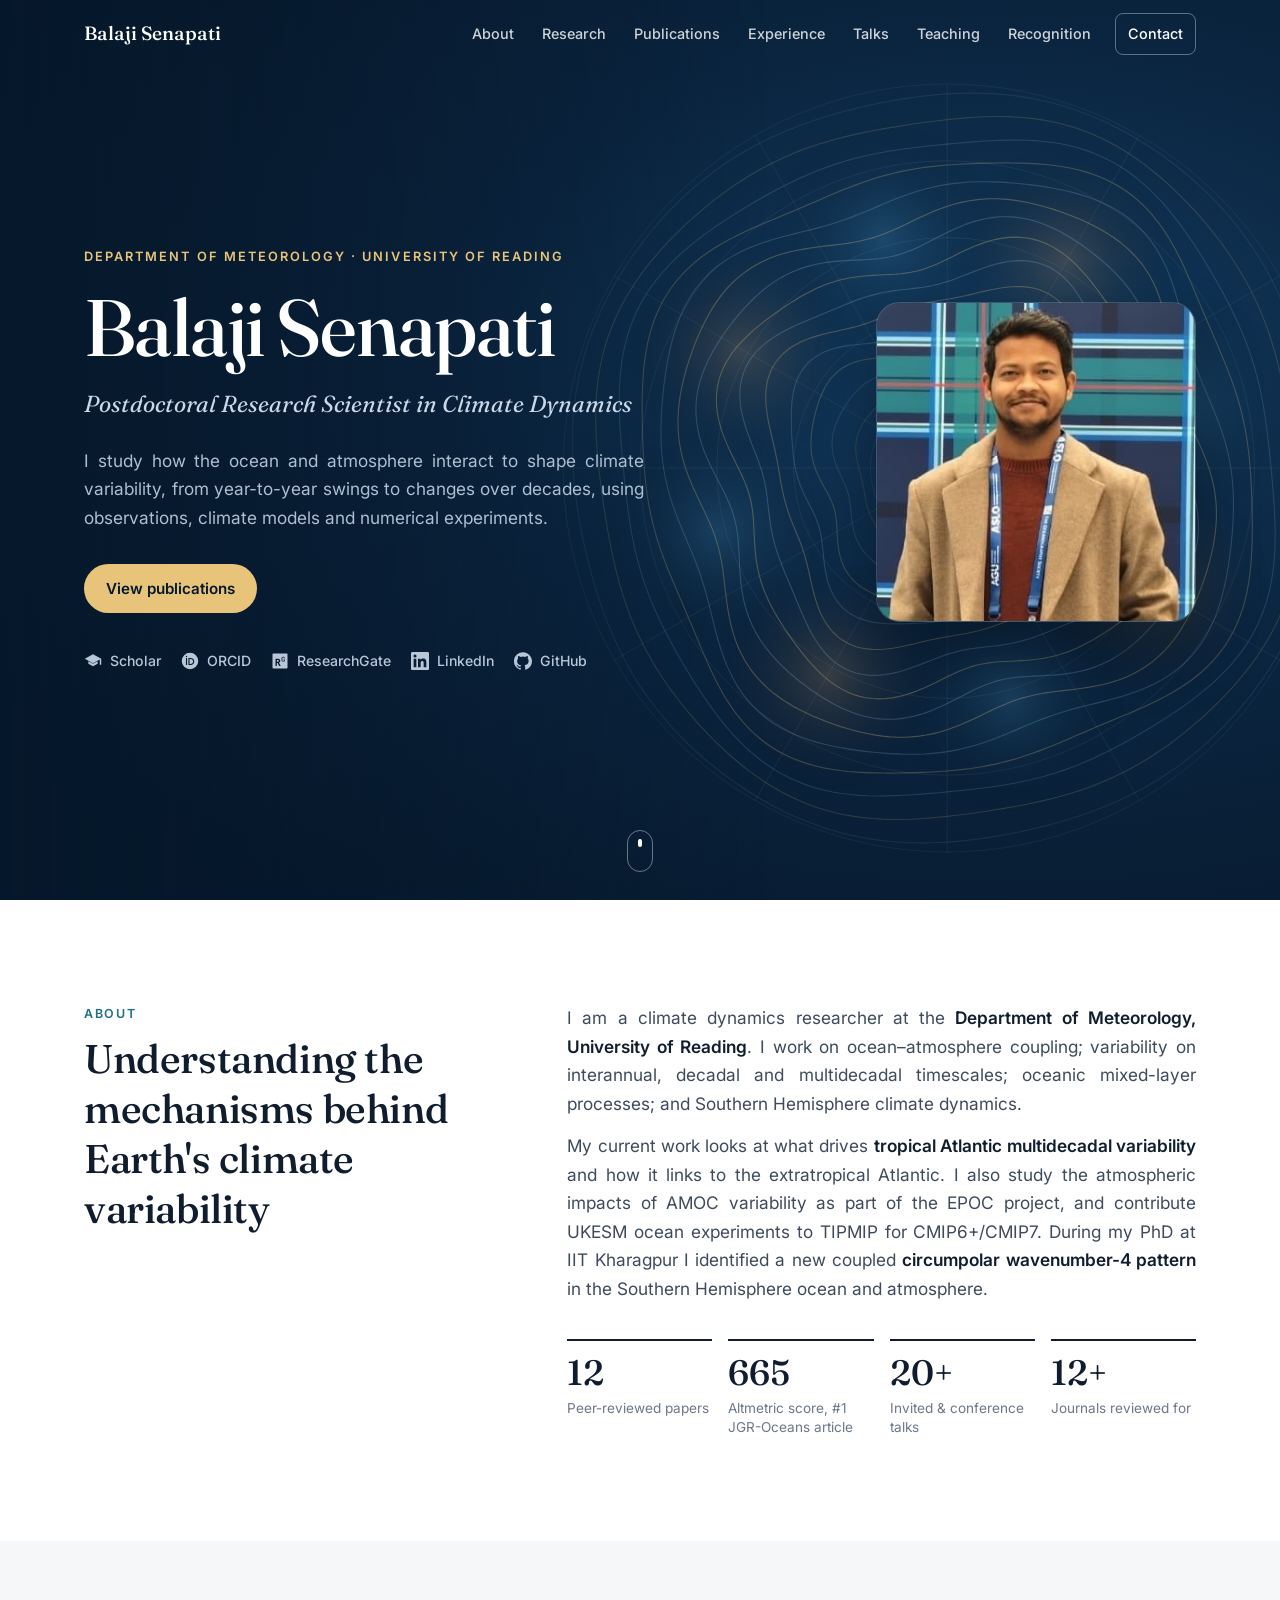
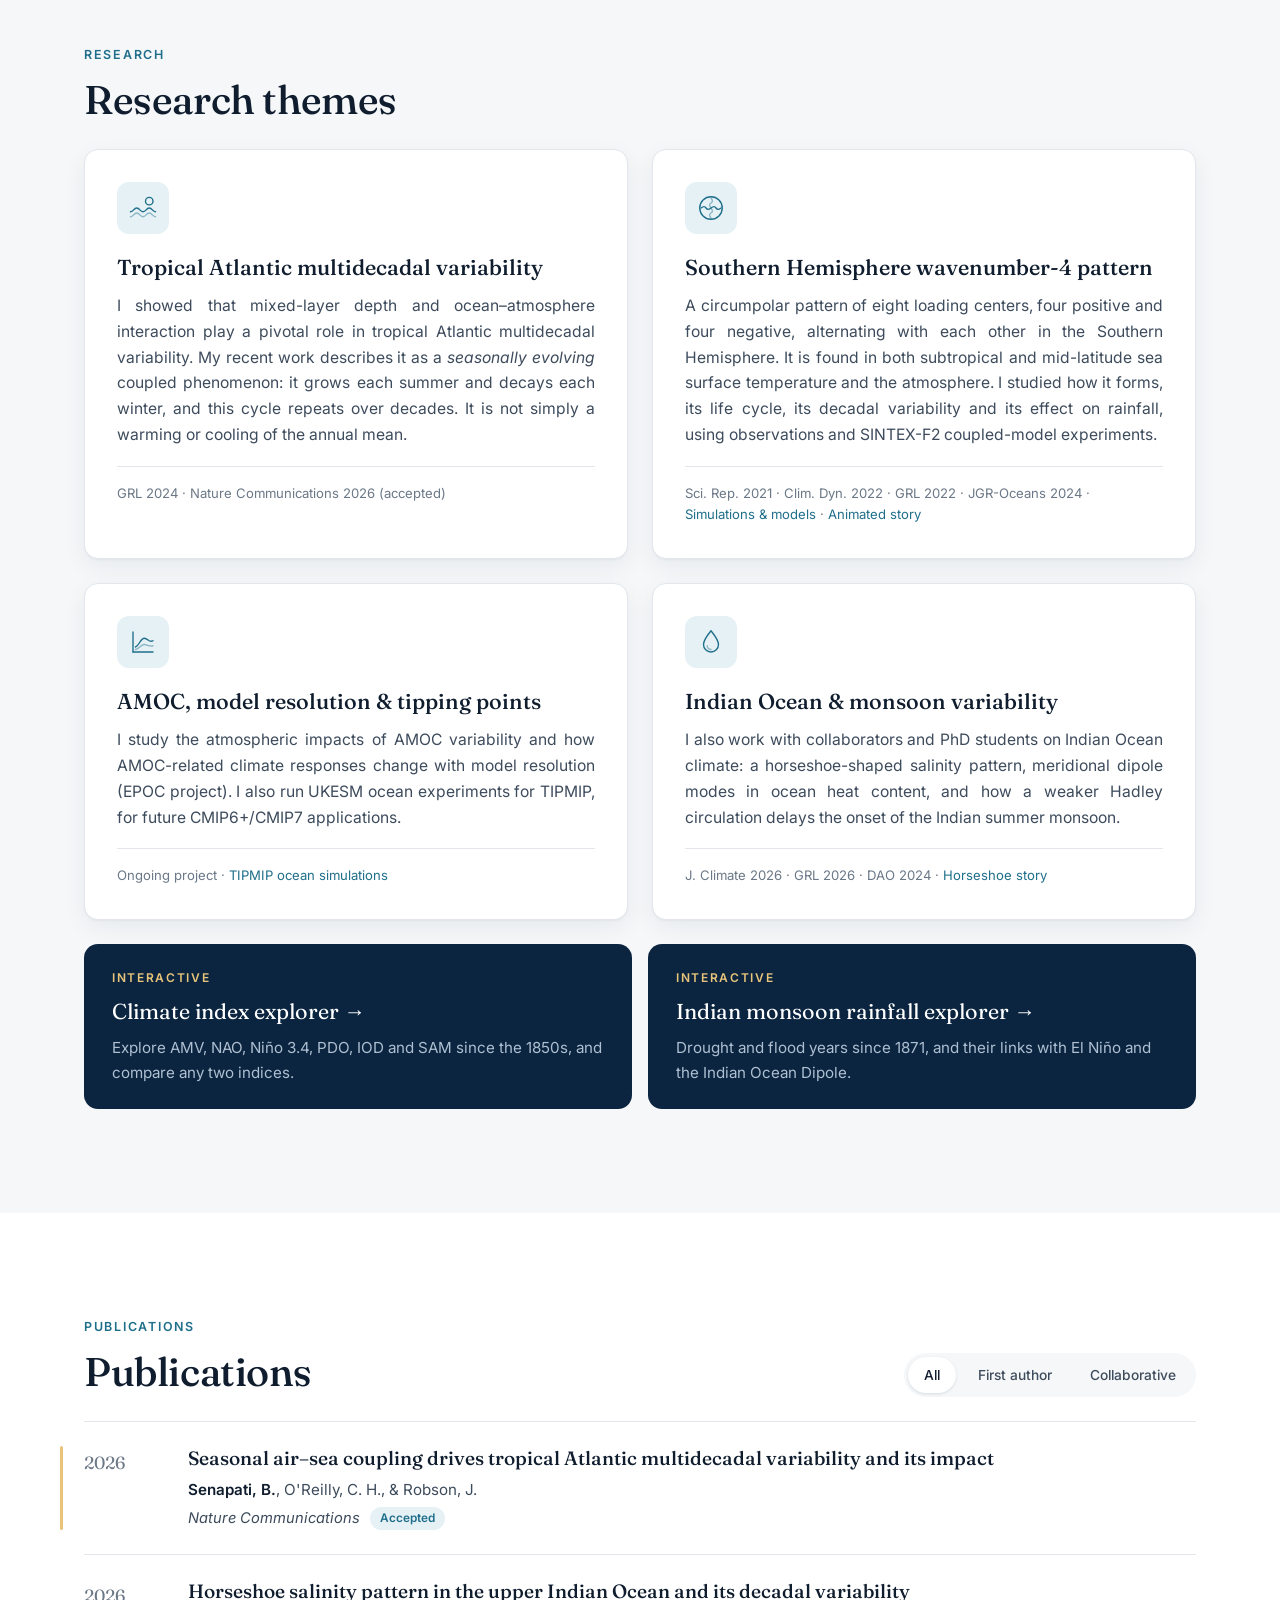
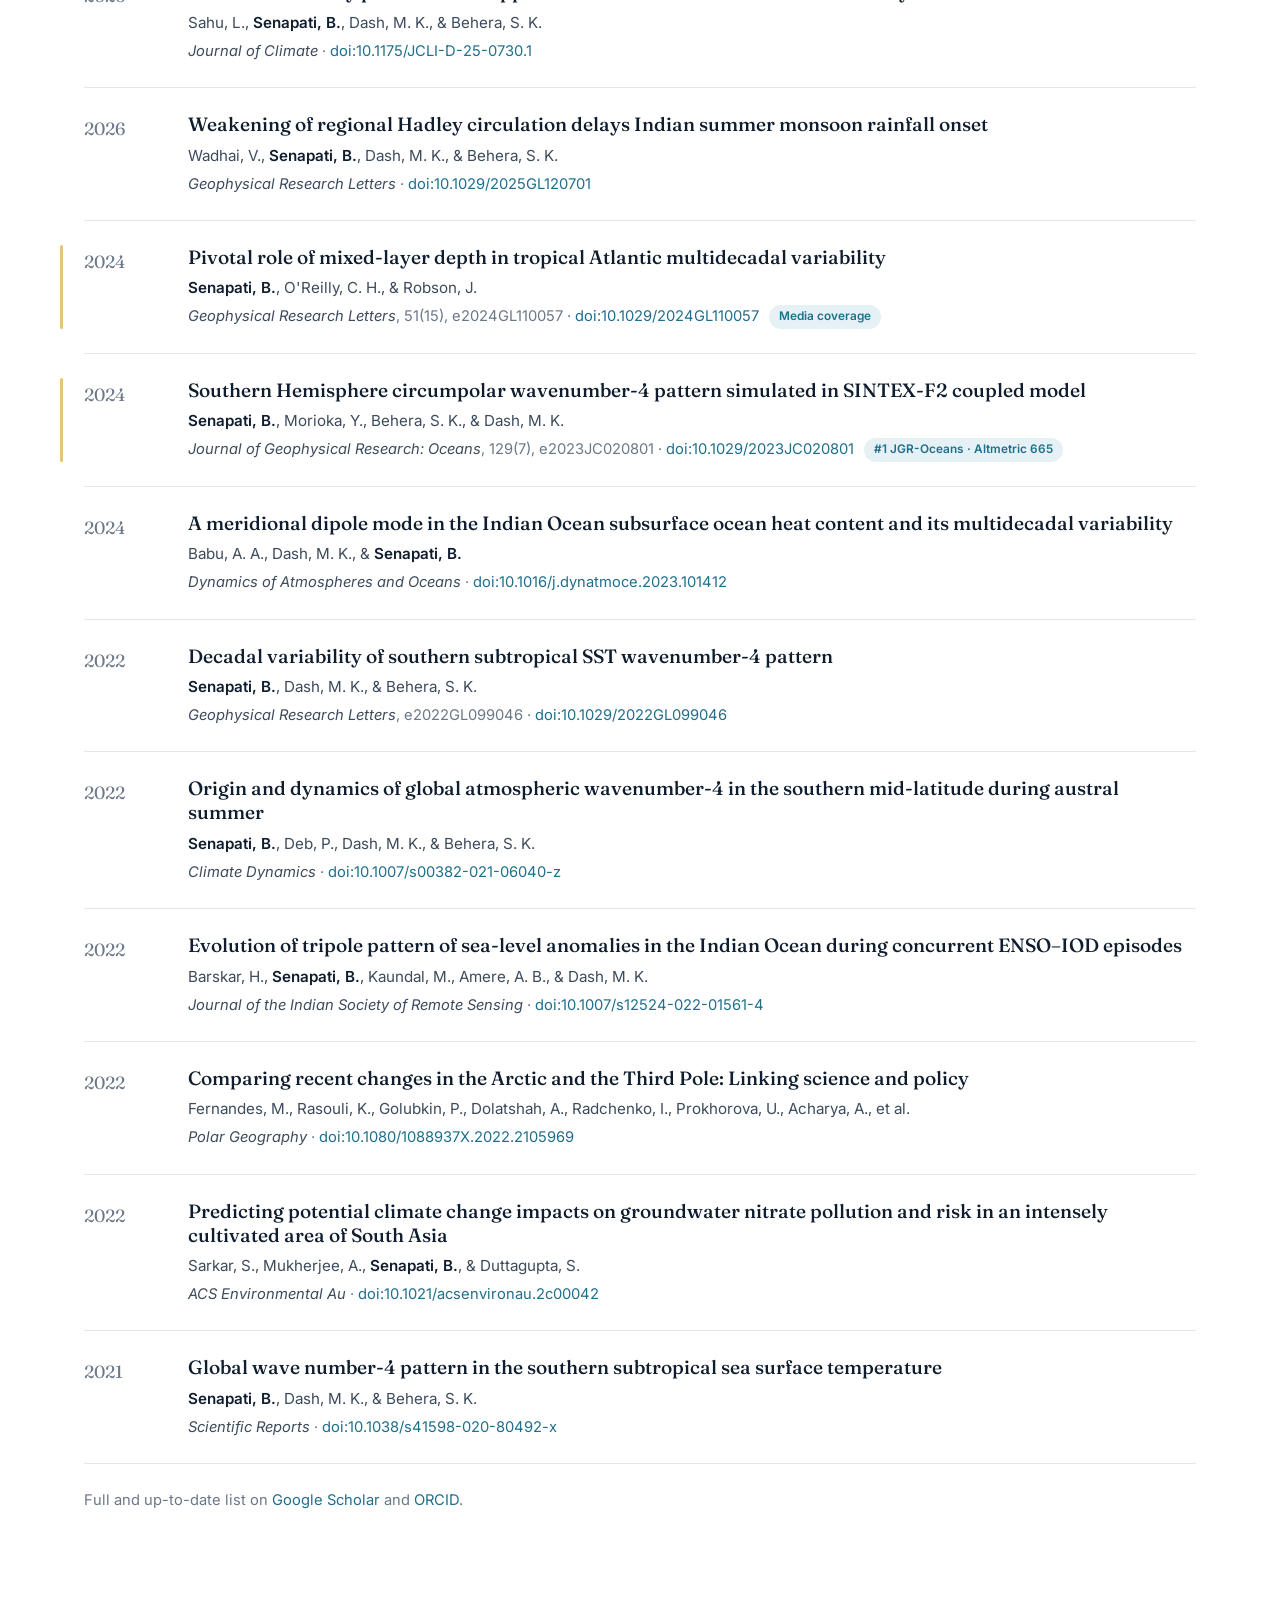
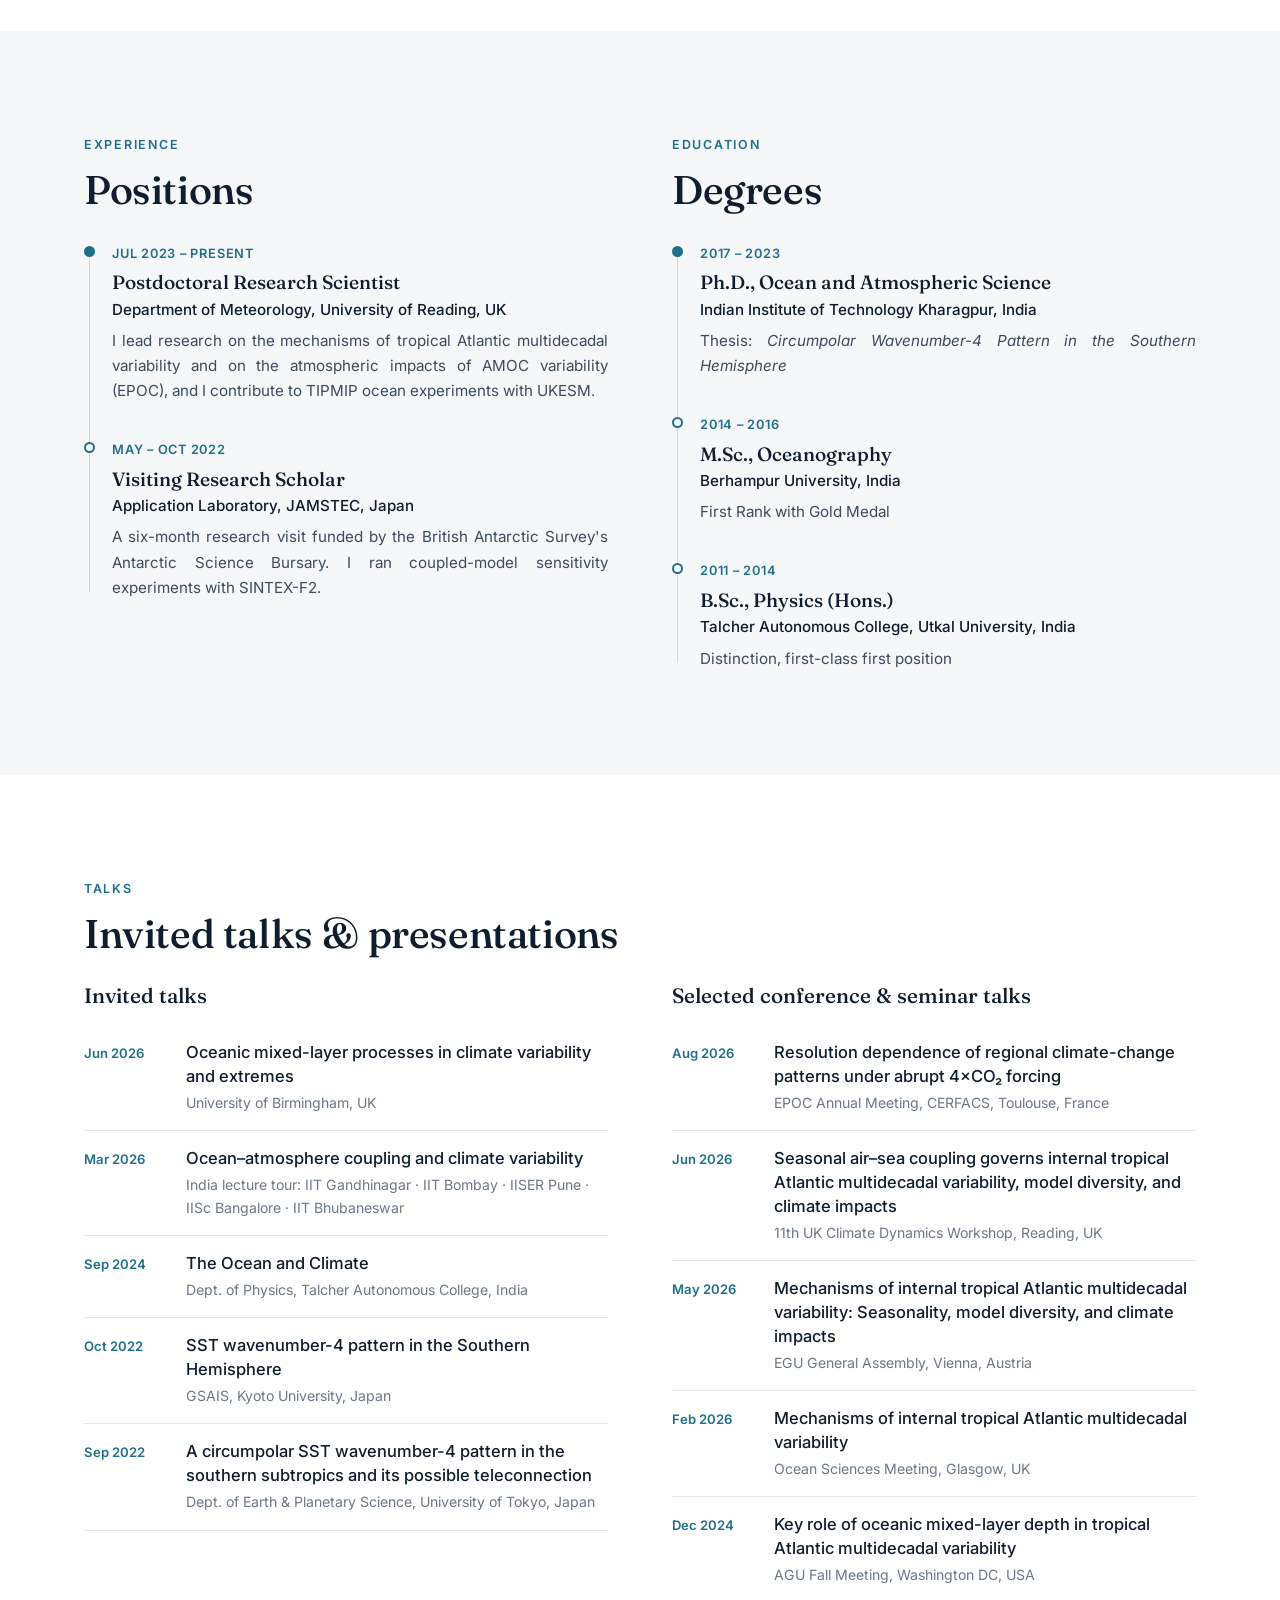
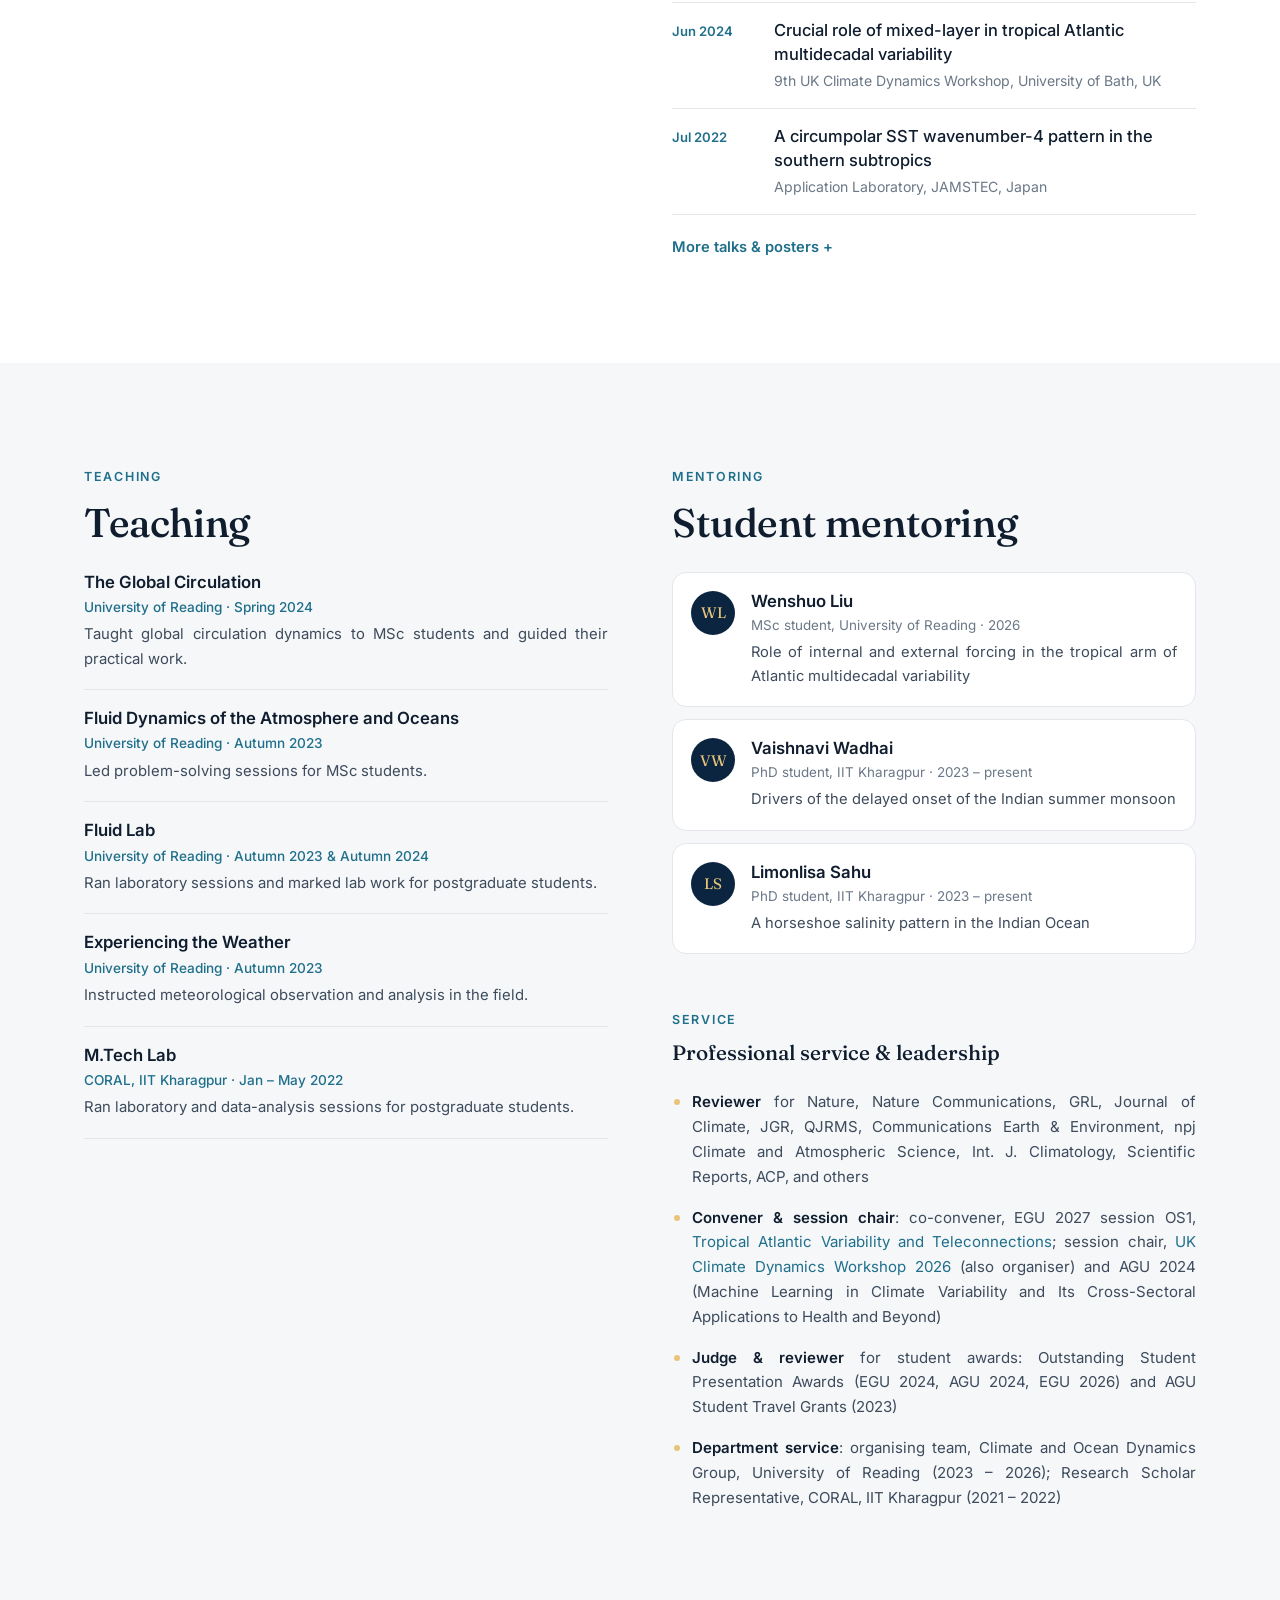
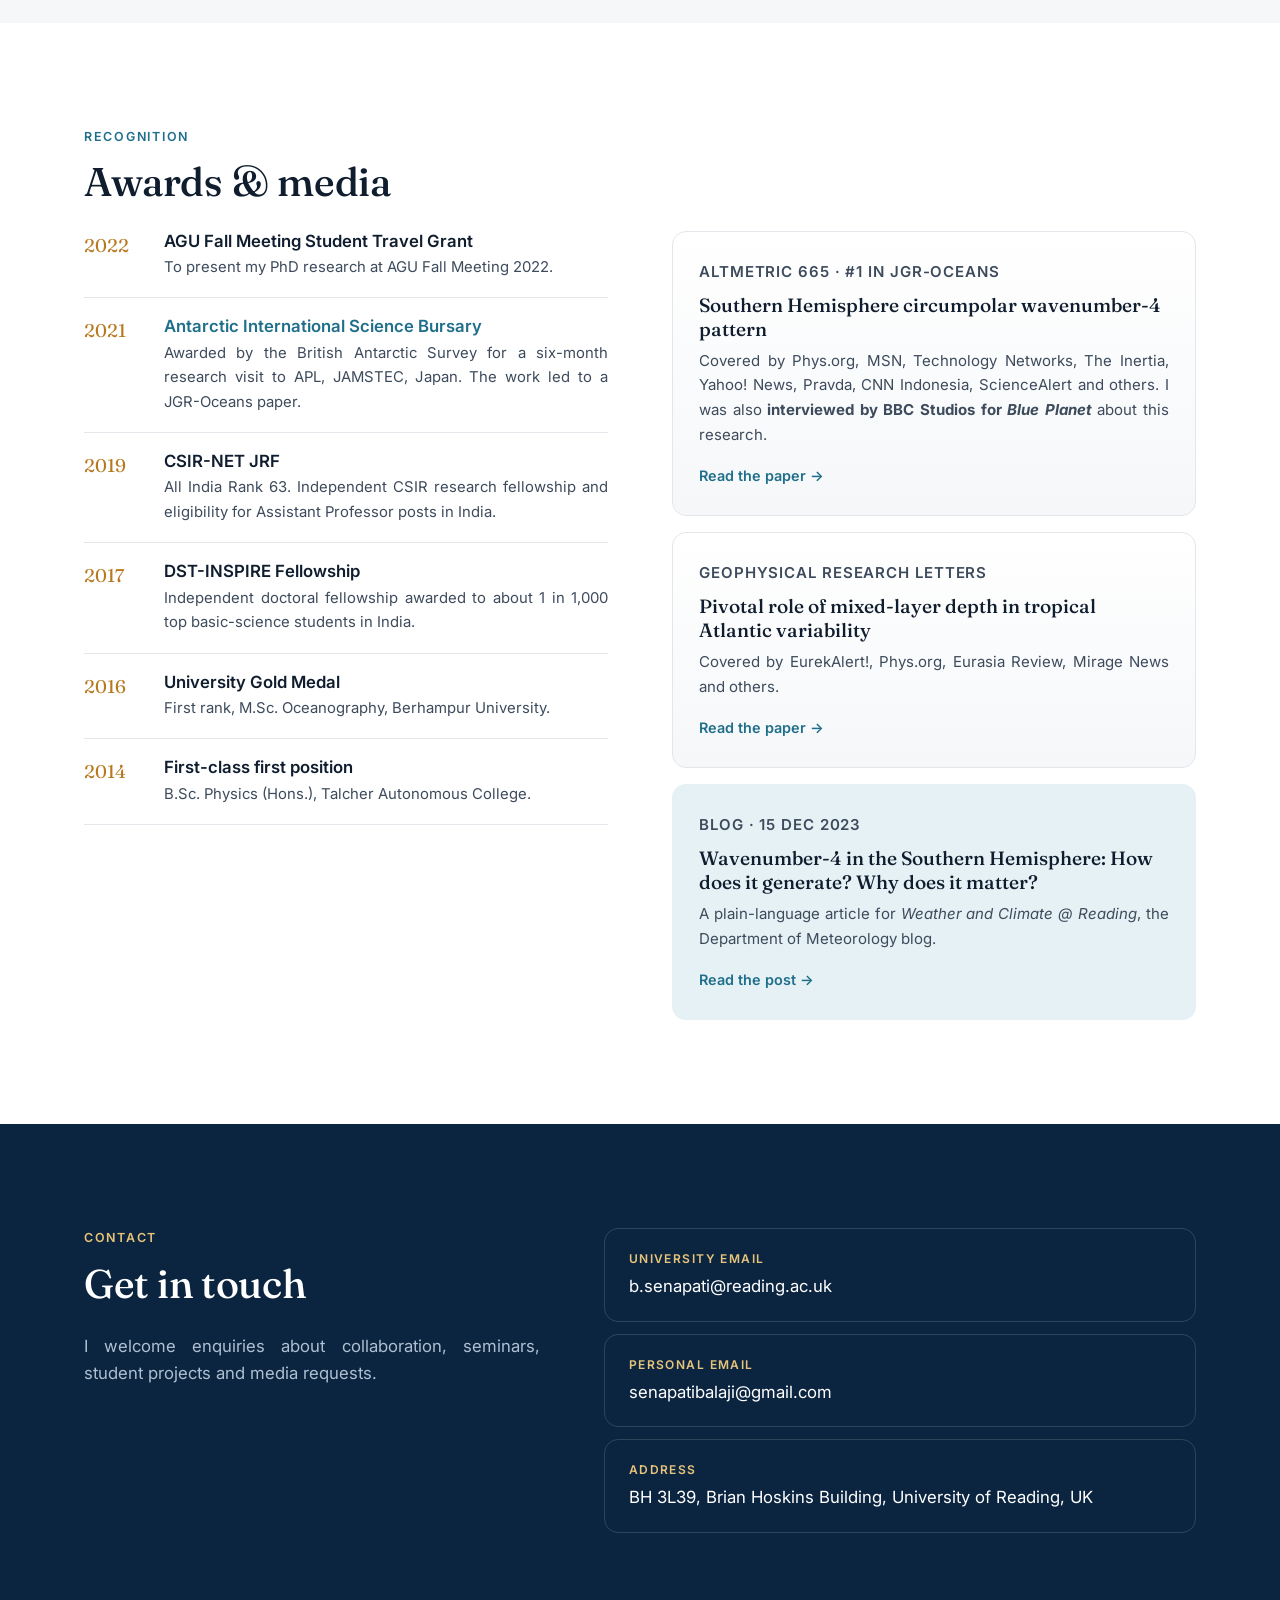
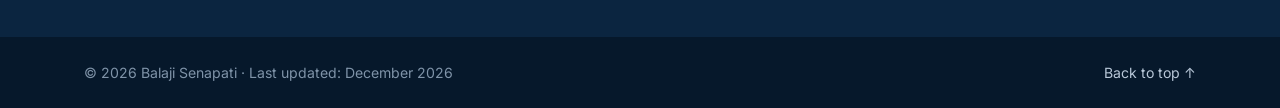
==== commit dfeaa975: "Present the horseshoe story like the wavenumber-4 story - Link it from the Indian Ocean card as "Hor" ====
--- a/index.html
+++ b/index.html
@@ -15,7 +15,7 @@
   <link rel="preconnect" href="https://fonts.googleapis.com">
   <link rel="preconnect" href="https://fonts.gstatic.com" crossorigin>
   <link href="https://fonts.googleapis.com/css2?family=Fraunces:opsz,wght@9..144,400;9..144,500;9..144,600&family=Inter:wght@400;500;600&display=swap" rel="stylesheet">
-  <link rel="stylesheet" href="styles.css?v=20261104a">
+  <link rel="stylesheet" href="styles.css?v=20261104b">
 </head>
 <body>
 
@@ -120,7 +120,7 @@
         <div class="card__icon"><svg viewBox="0 0 48 48"><path d="M24 6c-8 10-12 16-12 22a12 12 0 0 0 24 0c0-6-4-12-12-22z"/><path d="M18 30a6 6 0 0 0 6 6" opacity=".45"/></svg></div>
         <h3>Indian Ocean &amp; monsoon variability</h3>
         <p>I also work with collaborators and PhD students on Indian Ocean climate: a horseshoe-shaped salinity pattern, meridional dipole modes in ocean heat content, and how a weaker Hadley circulation delays the onset of the Indian summer monsoon.</p>
-        <p class="card__meta">J. Climate 2026 · GRL 2026 · DAO 2024 · <a href="hsp-story.html">Horseshoe story for kids</a></p>
+        <p class="card__meta">J. Climate 2026 · GRL 2026 · DAO 2024 · <a href="hsp-story.html">Horseshoe story</a></p>
       </article>
     </div>
 
--- a/styles.css
+++ b/styles.css
@@ -507,13 +507,8 @@
 @keyframes w4-rise { from { transform: translateY(6px); opacity: 0; } 30% { opacity: 1; } to { transform: translateY(-14px); opacity: 0; } }
 @keyframes w4-pulse { 0%, 100% { transform: scale(1); } 50% { transform: scale(1.12); } }
 
-/* ---------------- HORSESHOE STORY (for young readers) ---------------- */
-.story--kids .story__title, .story--kids .story__text { font-family: "Fredoka", var(--sans); }
-.story--kids .story__title { font-weight: 600; }
-.story--kids .story__text { font-size: 1.08rem; color: var(--ink); hyphens: manual; -webkit-hyphens: manual; }   /* no split words for young readers */
-.story__science { font-size: .86rem; color: var(--ink-soft); background: var(--tint); border-left: 3px solid var(--ocean); border-radius: 0 10px 10px 0; padding: 10px 14px; margin: 14px 0 0; text-align: justify; hyphens: auto; -webkit-hyphens: auto; }
-.story__science:empty { display: none; }
-.story__science strong { color: var(--ocean); font-weight: 600; }
+/* ---------------- HORSESHOE STORY ---------------- */
+.story--hs .story__text { hyphens: manual; -webkit-hyphens: manual; }   /* whole words are easier to read */
 
 .hs-layer { opacity: 0; transition: opacity .6s ease; pointer-events: none; }
 .hs-layer.is-on { opacity: 1; }
@@ -542,7 +537,7 @@
 .hs-bob { animation: hs-bob 2.6s ease-in-out infinite; }
 .hs-shoe-icon { fill: none; stroke: #5c6b7a; stroke-width: 5; stroke-linecap: round; }
 .hs-shoe-nail { fill: #fff; }
-.hs-label { font: 600 19px "Fredoka", var(--sans); fill: var(--ink); }
+.hs-label { font: 600 19px var(--sans); fill: var(--ink); }
 .hs-label-bg { fill: #fff; stroke: rgba(15, 29, 46, .12); }
 .hs-label--small { font-size: 16.5px; }
 .hs-label--salty { fill: #8a4a12; }
@@ -550,14 +545,14 @@
 .hs-label--warm { fill: #c92a2a; }
 .hs-label--cold { fill: #1864ab; }
 .hs-label--pacific { fill: #6a2fa8; }
-.hs-chip { font: 600 17px "Fredoka", var(--sans); fill: #fff; }
+.hs-chip { font: 600 17px var(--sans); fill: #fff; }
 .hs-chip-bg { fill: #0b2540; }
 .hs-seawater { fill: #74c0fc; }
 .hs-glass { fill: rgba(255, 255, 255, .22); stroke: #8aa4bd; stroke-width: 4; stroke-linejoin: round; }
 .hs-grain { fill: #fff; stroke: #adb5bd; stroke-width: .8; animation: hs-grain 1.4s linear infinite; }
 .hs-shaker { fill: #fff; stroke: #8aa4bd; stroke-width: 3; }
 .hs-shaker-cap { fill: #adb5bd; }
-.hs-shaker-text { font: 700 14px "Fredoka", var(--sans); fill: #5c6b7a; }
+.hs-shaker-text { font: 700 14px var(--sans); fill: #5c6b7a; }
 .hs-drop { stroke: #4dabf7; stroke-width: 3; }
 .hs-divider { stroke: #d9e3ea; stroke-width: 2; stroke-dasharray: 6 8; }
 .hs-wave { fill: none; stroke: #fff; stroke-width: 3; opacity: .75; }
@@ -566,7 +561,7 @@
 .hs-down { stroke: #1c7ed6; }
 .hs-flow { fill: none; stroke: #5c6b7a; stroke-width: 6; stroke-linecap: round; stroke-dasharray: 12 10; animation: hs-flow 1s linear infinite; }
 .hs-hill { fill: #f1e3c4; stroke: #c4a971; stroke-width: 2; }
-.hs-name { font: 600 15px "Fredoka", var(--sans); fill: #8a6d3b; letter-spacing: .08em; }
+.hs-name { font: 600 15px var(--sans); fill: #8a6d3b; letter-spacing: .08em; }
 .hs-small { font: 500 14px var(--sans); fill: var(--ink-soft); }
 .hs-ruler { stroke: #fff; stroke-width: 2.5; }
 .hs-depth-line { stroke: #fff; stroke-width: 2; stroke-dasharray: 6 6; }
@@ -585,7 +580,7 @@
 .hs-shoe-line { fill: none; stroke: #0b7d74; stroke-width: 3; stroke-dasharray: 2 10; stroke-linecap: round; }
 .hs-bigdown { fill: #1c7ed6; stroke: #fff; stroke-width: 2.5; opacity: .9; animation: hs-sink 1.6s ease-in-out infinite; }
 .hs-pacific { fill: none; stroke: #7b3fb5; stroke-width: 5; stroke-linecap: round; stroke-dasharray: 12 10; animation: hs-flow 1.1s linear infinite; }
-.hs-ocean { font: 600 26px "Fredoka", var(--sans); fill: #2f6f9f; letter-spacing: .04em; }
+.hs-ocean { font: 600 26px var(--sans); fill: #2f6f9f; letter-spacing: .04em; }
 .hs-key { stroke: #c9d6e0; stroke-width: 1; }
 .hs-key-text { font: 600 14px var(--sans); fill: var(--ink-soft); }
 .hs-tl { stroke: #c9d3dd; stroke-width: 6; stroke-linecap: round; }
@@ -661,6 +656,7 @@
   .story__stage .hs-label { font-size: 26px; }
   .story__stage .hs-label--small { font-size: 23px; }
   .story__stage .hs-tag--minor { display: none; }
+  .story__stage .hs-phone-lower { transform: translateY(46px); }
   .story__stage .hs-chip { font-size: 24px; }
   .story__stage .hs-name { font-size: 20px; }
   .story__stage .hs-ocean { font-size: 34px; }
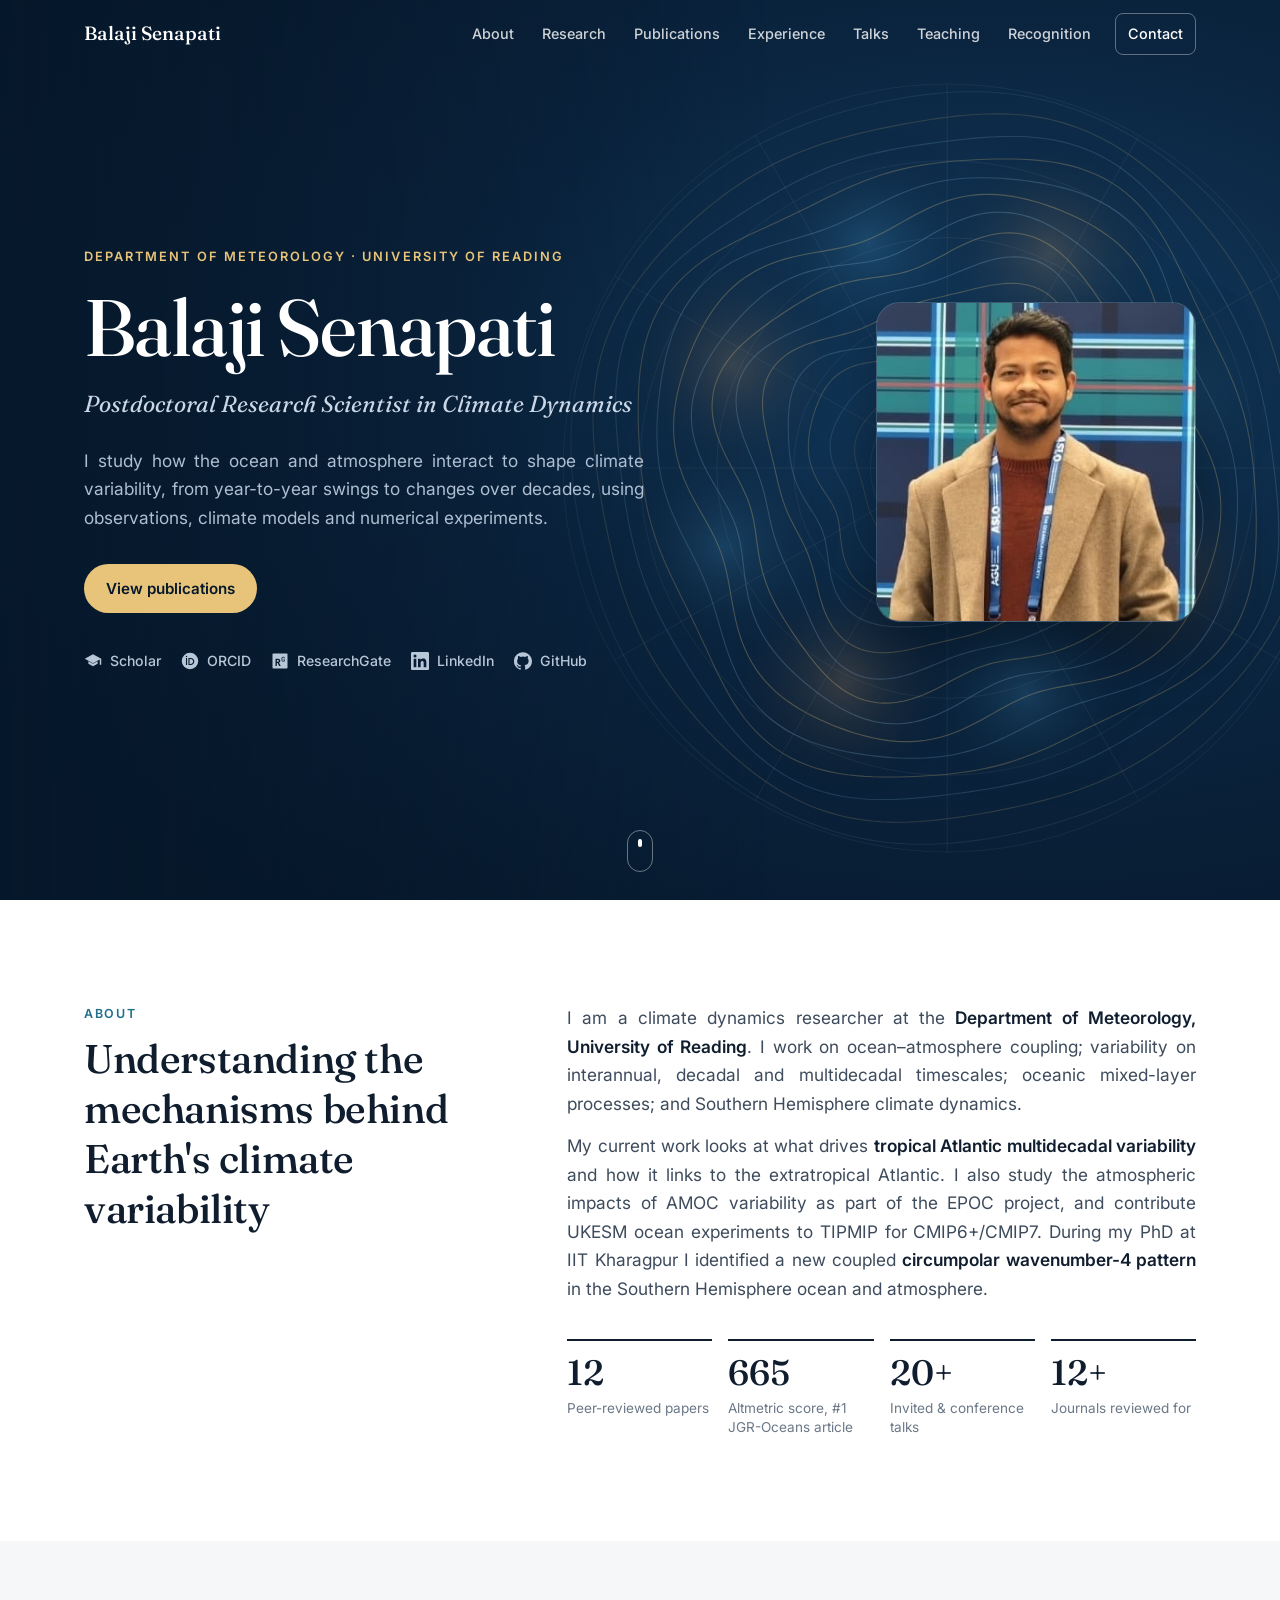
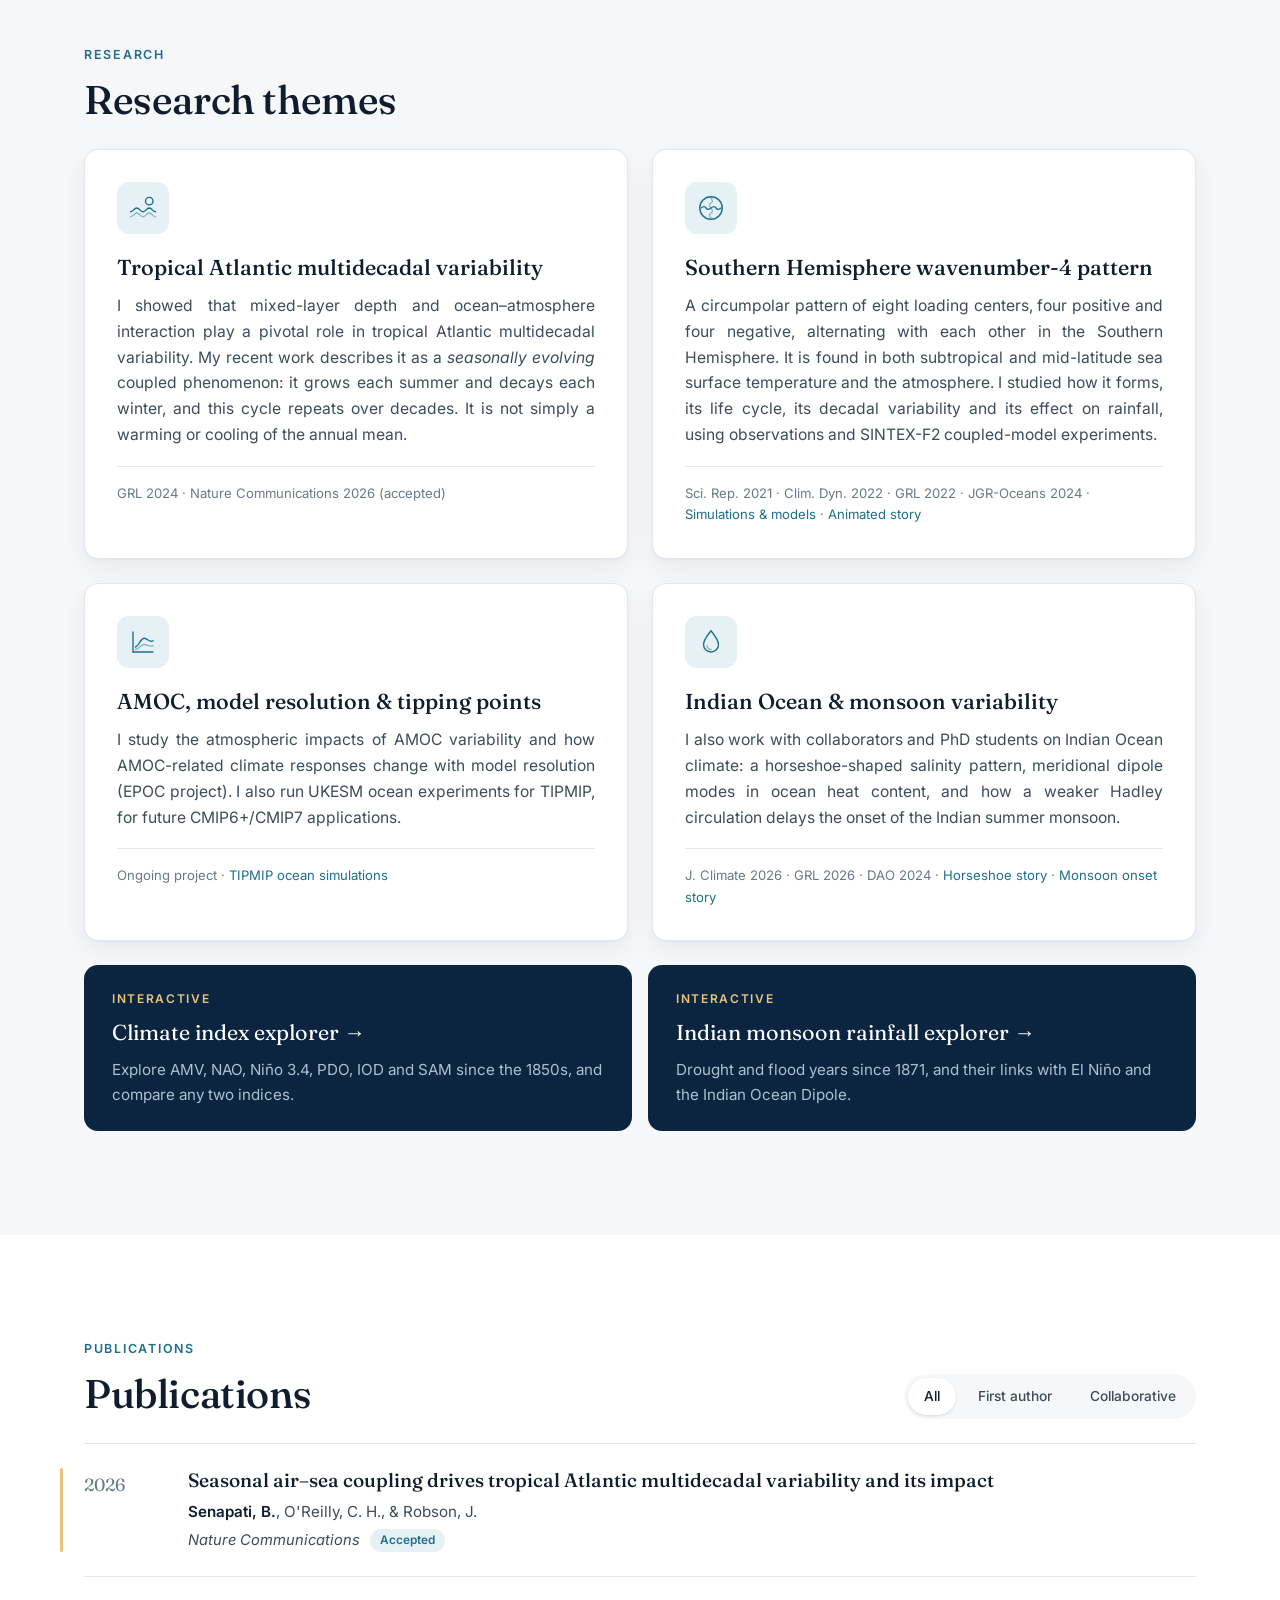
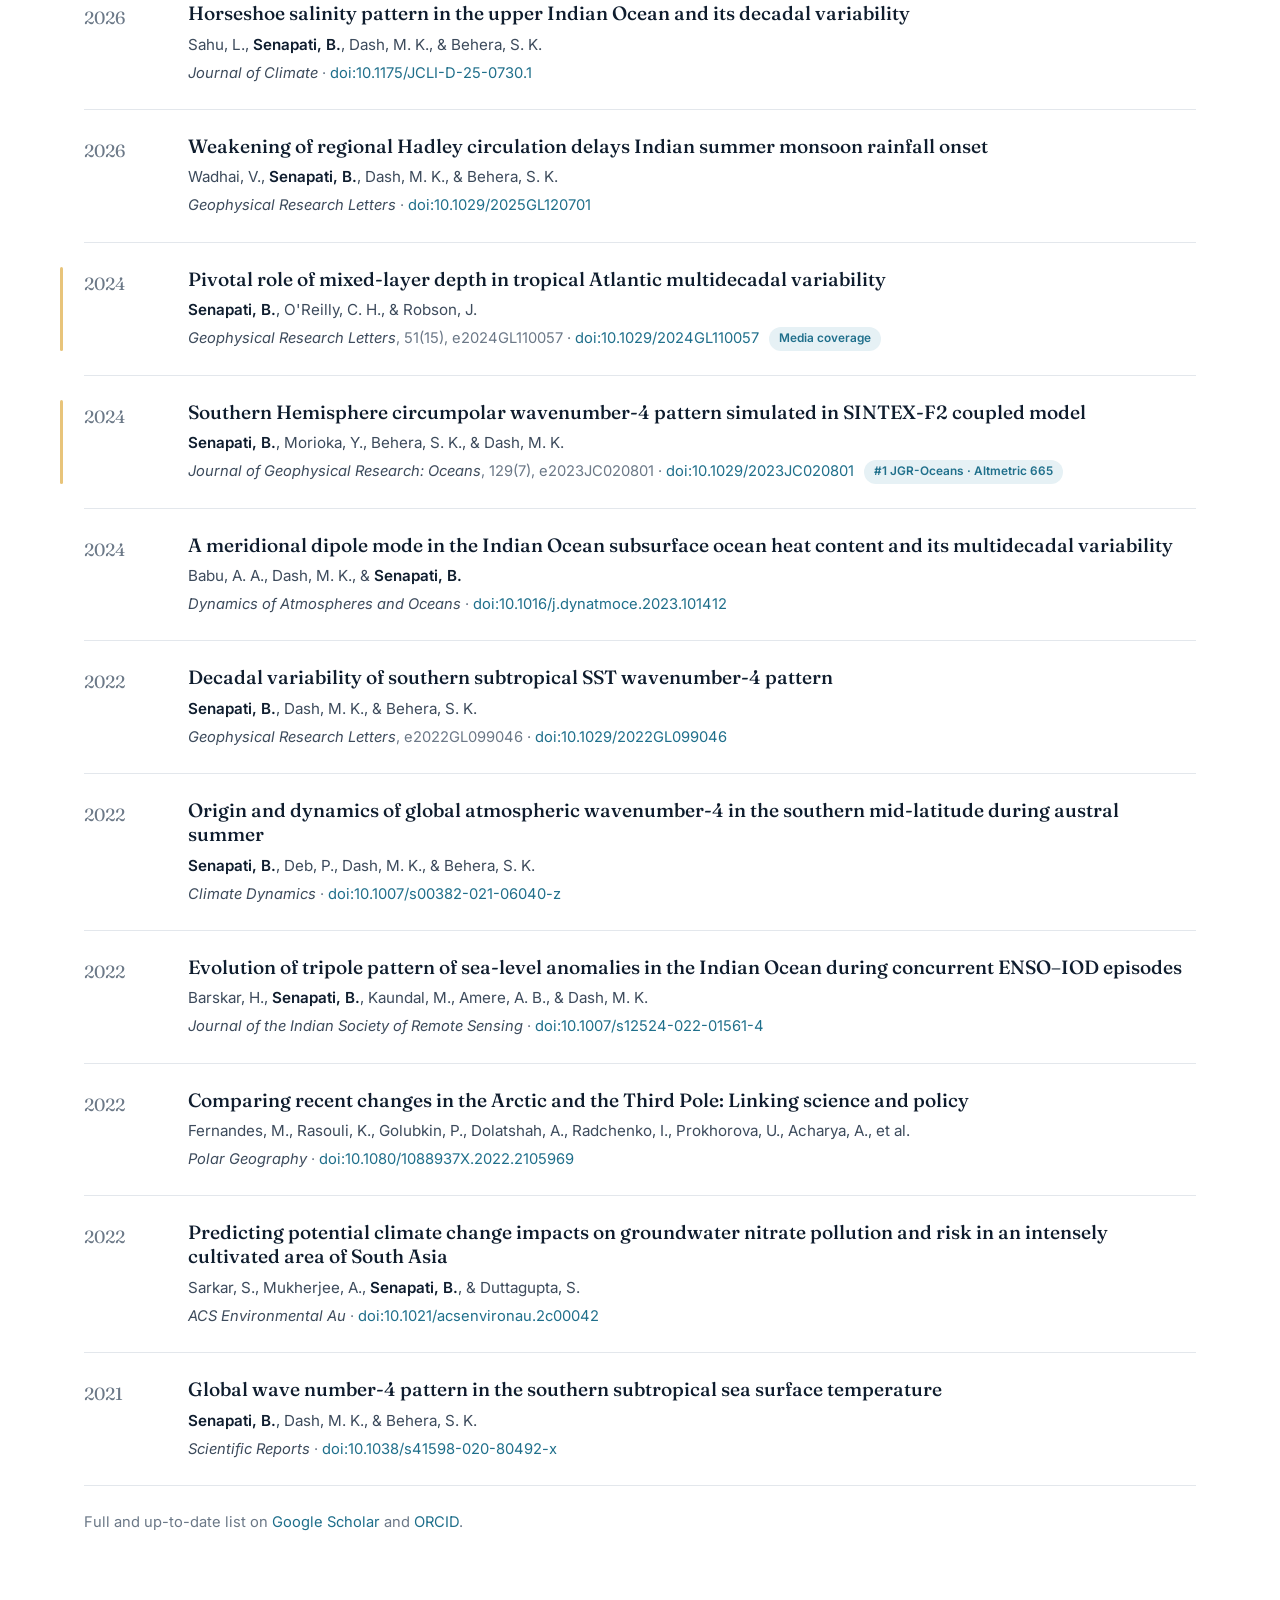
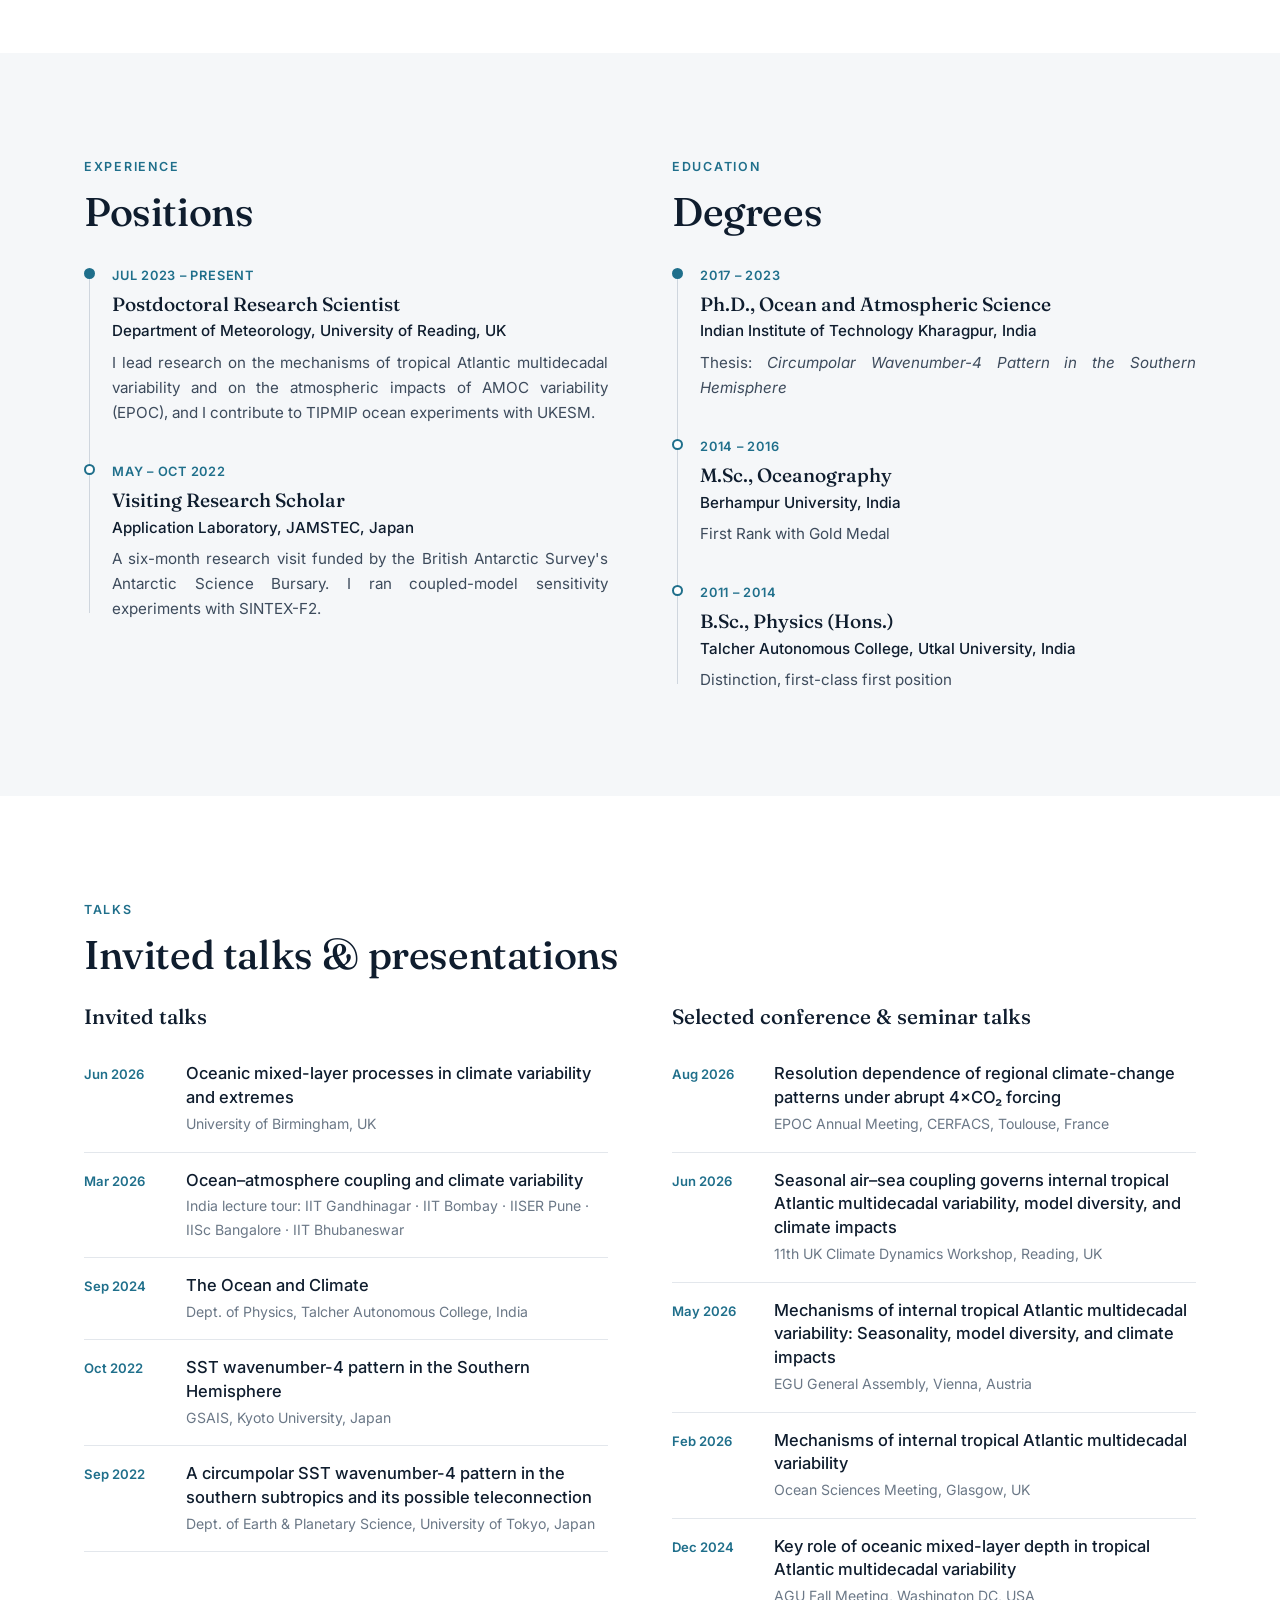
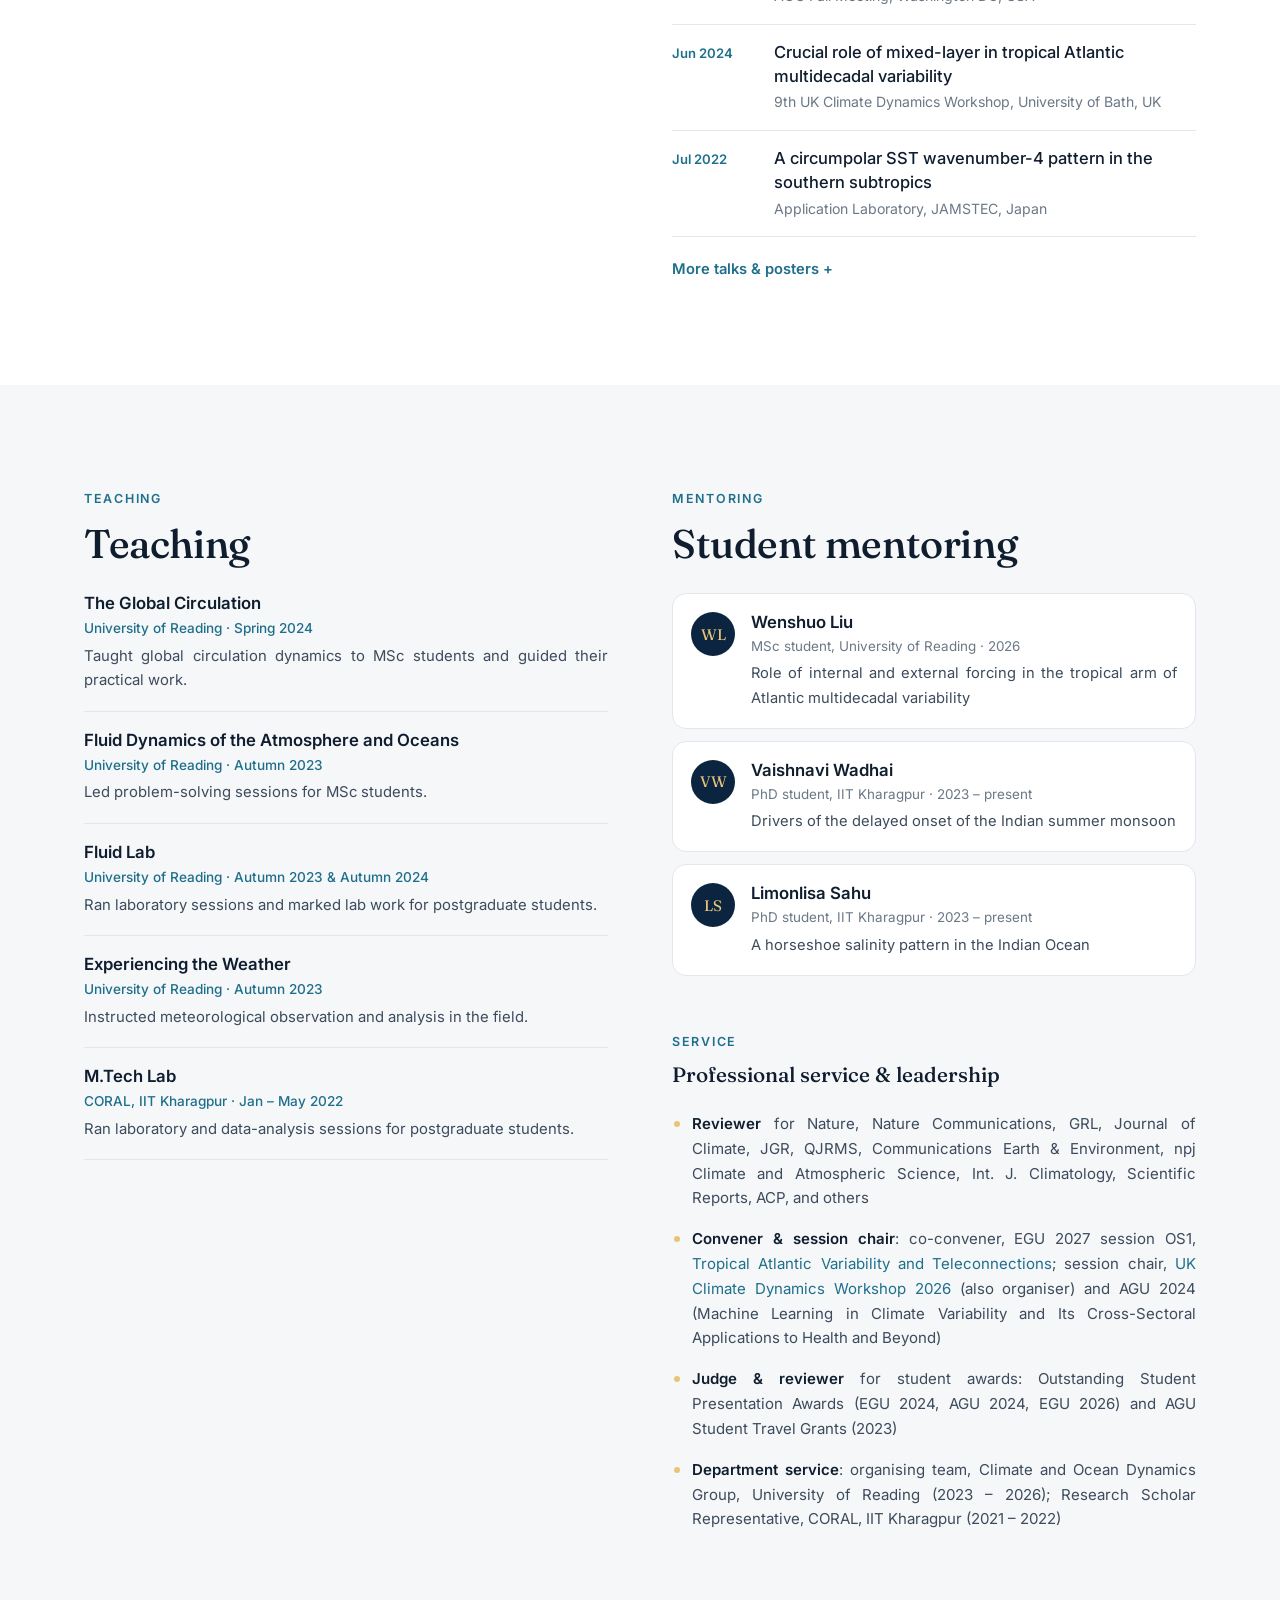
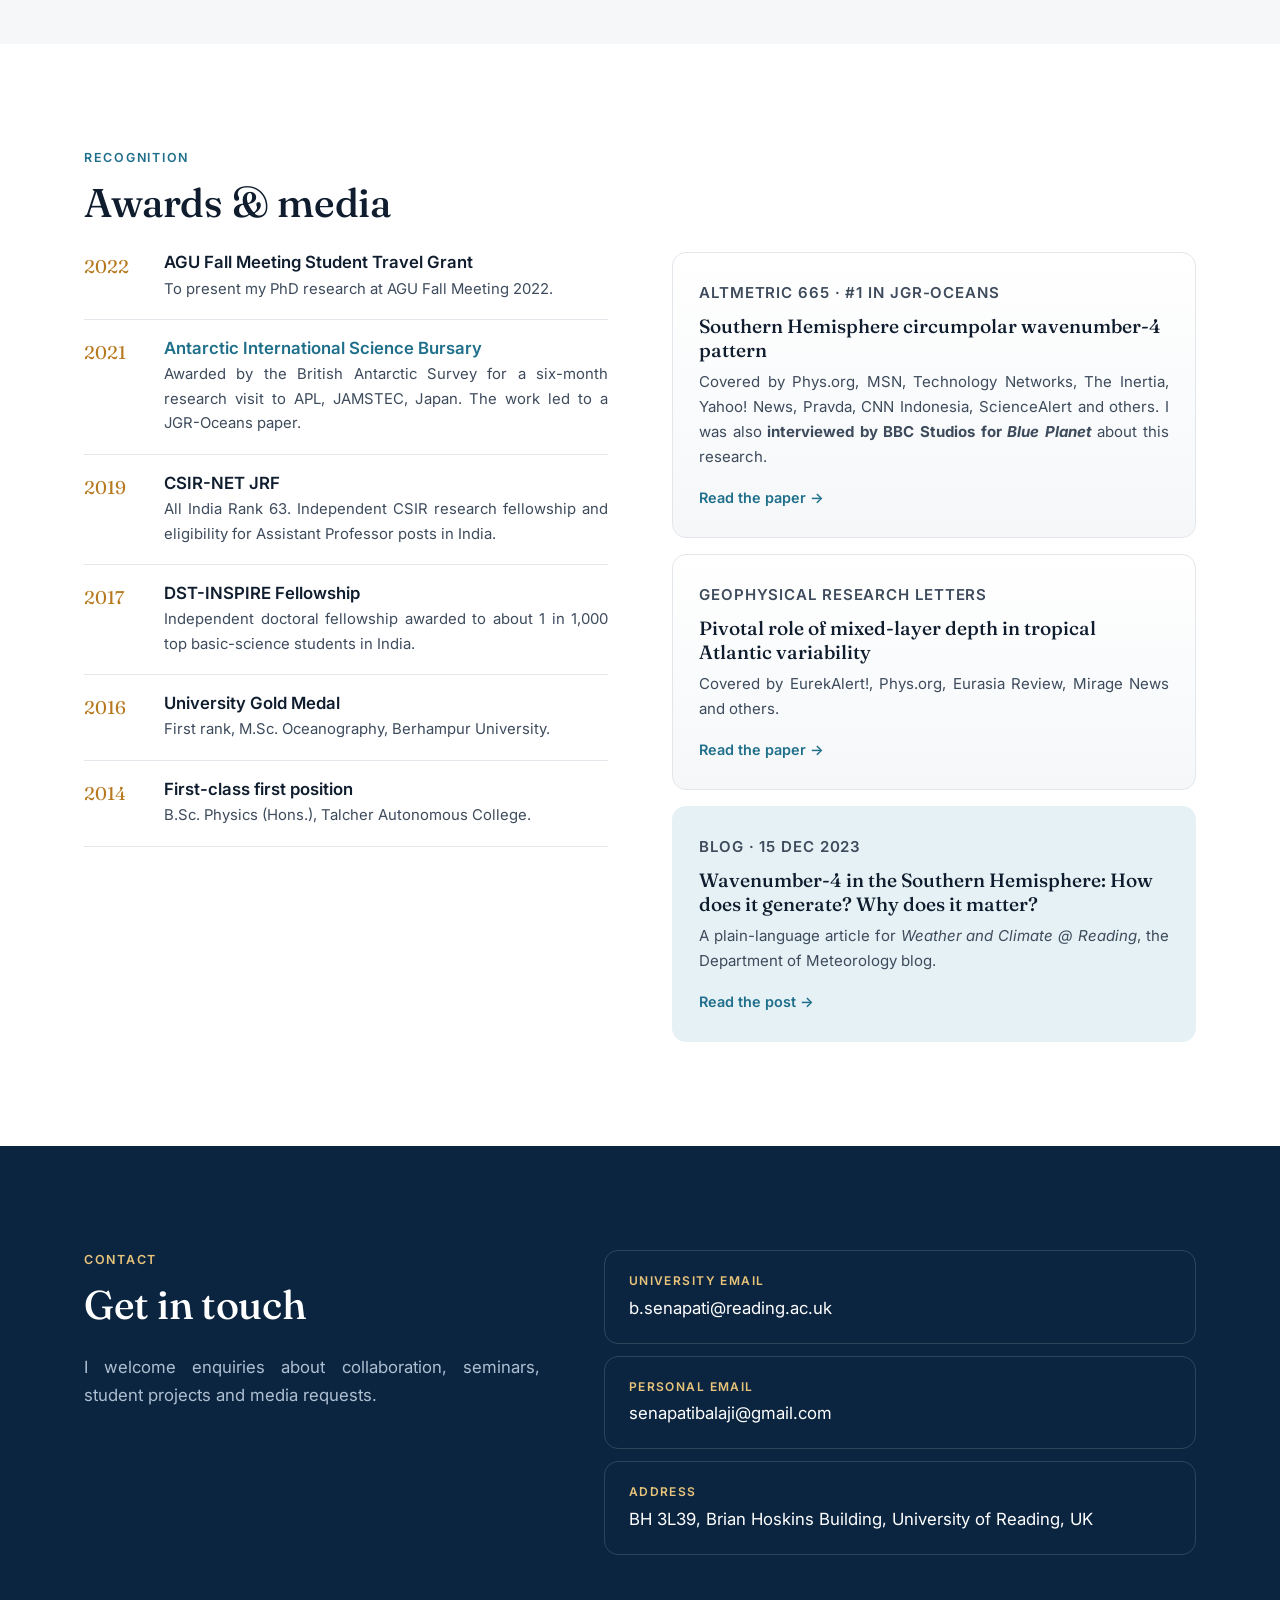
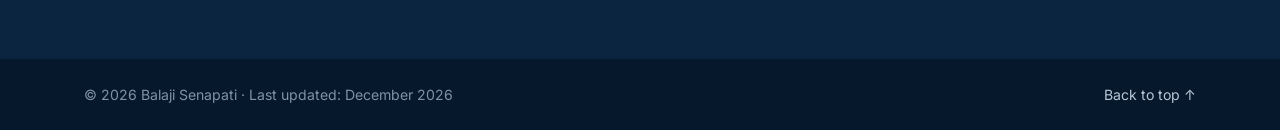
==== commit fd333ea8: "Add animated story of why the Indian monsoon comes late A 14-scene cartoon story of Wadhai, Senapati" ====
--- a/index.html
+++ b/index.html
@@ -15,7 +15,7 @@
   <link rel="preconnect" href="https://fonts.googleapis.com">
   <link rel="preconnect" href="https://fonts.gstatic.com" crossorigin>
   <link href="https://fonts.googleapis.com/css2?family=Fraunces:opsz,wght@9..144,400;9..144,500;9..144,600&family=Inter:wght@400;500;600&display=swap" rel="stylesheet">
-  <link rel="stylesheet" href="styles.css?v=20261104b">
+  <link rel="stylesheet" href="styles.css?v=20261104c">
 </head>
 <body>
 
@@ -120,7 +120,7 @@
         <div class="card__icon"><svg viewBox="0 0 48 48"><path d="M24 6c-8 10-12 16-12 22a12 12 0 0 0 24 0c0-6-4-12-12-22z"/><path d="M18 30a6 6 0 0 0 6 6" opacity=".45"/></svg></div>
         <h3>Indian Ocean &amp; monsoon variability</h3>
         <p>I also work with collaborators and PhD students on Indian Ocean climate: a horseshoe-shaped salinity pattern, meridional dipole modes in ocean heat content, and how a weaker Hadley circulation delays the onset of the Indian summer monsoon.</p>
-        <p class="card__meta">J. Climate 2026 · GRL 2026 · DAO 2024 · <a href="hsp-story.html">Horseshoe story</a></p>
+        <p class="card__meta">J. Climate 2026 · GRL 2026 · DAO 2024 · <a href="hsp-story.html">Horseshoe story</a> · <a href="onset-story.html">Monsoon onset story</a></p>
       </article>
     </div>
 
--- a/styles.css
+++ b/styles.css
@@ -508,7 +508,7 @@
 @keyframes w4-pulse { 0%, 100% { transform: scale(1); } 50% { transform: scale(1.12); } }
 
 /* ---------------- HORSESHOE STORY ---------------- */
-.story--hs .story__text { hyphens: manual; -webkit-hyphens: manual; }   /* whole words are easier to read */
+.story--hs .story__text, .story--mon .story__text { hyphens: manual; -webkit-hyphens: manual; }   /* whole words are easier to read */
 
 .hs-layer { opacity: 0; transition: opacity .6s ease; pointer-events: none; }
 .hs-layer.is-on { opacity: 1; }
@@ -599,6 +599,99 @@
 @keyframes hs-glow { 0%, 100% { opacity: .45; } 50% { opacity: 1; } }
 @keyframes hs-sink { 0%, 100% { transform: translateY(-4px); } 50% { transform: translateY(6px); } }
 
+/* ---------------- MONSOON ONSET STORY (uses the horseshoe story's keyframes) ---------------- */
+.mon-layer { opacity: 0; transition: opacity .6s ease; pointer-events: none; }
+.mon-layer.is-on { opacity: 1; }
+.is-static .mon-layer { transition: none; }
+.mon-board { fill: #fdfcf8; stroke: #d9e3ea; stroke-width: 1.5; }
+.mon-card { fill: #fff; stroke: #d9e3ea; stroke-width: 1.5; }
+.mon-land { fill: #f1e3c4; stroke: #c4a971; stroke-width: 1.5; stroke-linejoin: round; }
+.mon-map-rim { fill: none; stroke: #b9d6ea; stroke-width: 3; }
+.mon-name { font: 600 14px var(--sans); fill: #8a6d3b; letter-spacing: .08em; }
+.mon-ocean { font: 600 16px var(--sans); fill: #2f6f9f; letter-spacing: .06em; }
+.mon-equator { stroke: #8fbcd9; stroke-width: 1.5; stroke-dasharray: 8 8; }
+.mon-small { font: 500 14px var(--sans); fill: var(--ink-soft); }
+.mon-small--strong { font-weight: 600; fill: var(--ink); }
+.mon-small--light { font-weight: 600; fill: #fff; }
+.mon-kerala { fill: #c92a2a; stroke: #fff; stroke-width: 2; }
+.mon-label { font: 600 18px var(--sans); fill: var(--ink); }
+.mon-label-bg { fill: #fff; stroke: rgba(15, 29, 46, .12); }
+.mon-label--small { font-size: 16px; }
+.mon-label--wet { fill: #0b6e66; }
+.mon-label--dry { fill: #9c5418; }
+.mon-label--high { fill: #1c5fa8; }
+.mon-label--low, .mon-label--late { fill: #c92a2a; }
+.mon-label--ok { fill: #2b8a3e; }
+.mon-chip { font: 600 17px var(--sans); fill: #fff; }
+.mon-chip-bg { fill: #0b2540; }
+.mon-wet { fill: none; stroke: #0c8599; stroke-width: 8; stroke-linecap: round; stroke-dasharray: 14 10; animation: hs-flow 1s linear infinite; }
+.mon-wet--weak { stroke-width: 4.5; stroke-dasharray: 8 12; opacity: .8; animation-duration: 2.2s; }
+.mon-wet-glow { fill: none; stroke: #3bc9db; stroke-width: 30; stroke-linecap: round; opacity: .18; }
+.mon-dry { fill: none; stroke: #b5651d; stroke-width: 7; stroke-linecap: round; stroke-dasharray: 3 11; animation: hs-flow 1.2s linear infinite; }
+.mon-dust { fill: #d9a066; }
+.mon-drop { fill: #4dabf7; stroke: #fff; stroke-width: 1.5; }
+.mon-cloud { fill: #fff; stroke: #9fb3c8; stroke-width: 2.5; }
+.mon-rain { stroke: #4dabf7; stroke-width: 3.5; stroke-linecap: round; animation: hs-fall .9s linear infinite; }
+.mon-sun { fill: #ffd43b; stroke: #f59f00; stroke-width: 2.5; }
+.mon-ray { stroke: #f59f00; stroke-width: 3.5; stroke-linecap: round; }
+.mon-sunrays { animation: hs-spin 14s linear infinite; transform-box: fill-box; transform-origin: center; }
+.mon-eye { fill: #1f2933; }
+.mon-mouth { fill: none; stroke: #1f2933; stroke-linecap: round; stroke-linejoin: round; }
+.mon-blush { fill: #ff8fa3; opacity: .55; }
+.mon-vapour { fill: none; stroke: #74c0fc; stroke-width: 2.6; stroke-linecap: round; animation: hs-rise 2s ease-in infinite; }
+.mon-heat { fill: none; stroke: #e8590c; stroke-width: 3.5; stroke-linecap: round; animation: hs-rise 1.8s ease-in infinite; }
+.mon-swirl { fill: none; stroke: #c92a2a; stroke-width: 4; stroke-linecap: round; stroke-dasharray: 10 8; animation: hs-flow 1.2s linear infinite; }
+.mon-swirl-l { font: 700 24px var(--sans); fill: #c92a2a; }
+.mon-badge--h { fill: #1c5fa8; stroke: #fff; stroke-width: 3; }
+.mon-badge--l { fill: #c92a2a; stroke: #fff; stroke-width: 3; }
+.mon-badge-text { font: 700 26px var(--sans); fill: #fff; }
+.mon-wave { fill: none; stroke: #fff; stroke-width: 3; opacity: .75; }
+.mon-hill { fill: #a9d18e; stroke: #6f9b4f; stroke-width: 2; }
+.mon-ground { fill: #f1e3c4; stroke: #c4a971; stroke-width: 2; }
+.mon-height { fill: none; stroke: #9aa7b6; stroke-width: 3; stroke-dasharray: 6 6; }
+.mon-thermo { fill: #fff; stroke: #8a99aa; stroke-width: 1.5; }
+.mon-thermo-fill, .mon-thermo-bulb { fill: #f03e3e; }
+.mon-skin { fill: #e0ac69; }
+.mon-arm { fill: none; stroke: #e0ac69; stroke-width: 9; stroke-linecap: round; }
+.mon-leg { fill: none; stroke: #5c4033; stroke-width: 10; stroke-linecap: round; }
+.mon-shirt { fill: #f08c00; stroke: #c06d00; stroke-width: 2; }
+.mon-hat { fill: #f2d16b; stroke: #b8962e; stroke-width: 2; }
+.mon-sack { fill: #d9b38c; stroke: #9c7a4e; stroke-width: 2; }
+.mon-sack-text { font: 700 11px var(--sans); fill: #6b4f2e; letter-spacing: .06em; }
+.mon-field-dry { fill: #d9b38c; stroke: #b8956a; stroke-width: 2; }
+.mon-field-wet { fill: #8cc56b; stroke: #5f9e45; stroke-width: 2; }
+.mon-crack { fill: none; stroke: #a47e52; stroke-width: 2; stroke-linecap: round; stroke-linejoin: round; }
+.mon-stem { fill: none; stroke: #2f9e44; stroke-width: 3; stroke-linecap: round; }
+.mon-stem--dry { stroke: #a3a35c; }
+.mon-leaf { fill: #51cf66; stroke: #2f9e44; stroke-width: 1.2; }
+.mon-leaf--dry { fill: #c9c27a; stroke: #a3a35c; }
+.mon-cal-page { fill: #fff; stroke: #c9d6e0; stroke-width: 2; }
+.mon-cal-head { fill: #e03131; }
+.mon-cal-ring { fill: #5c6b7a; }
+.mon-cal-month { font: 700 20px var(--sans); fill: #fff; letter-spacing: .1em; }
+.mon-cal-day { font: 700 64px var(--sans); fill: var(--ink); }
+.mon-month { stroke-width: 2; }
+.mon-month--may { fill: #e7f5ff; stroke: #a5d8ff; }
+.mon-month--june { fill: #ebfbee; stroke: #b2f2bb; }
+.mon-month-name { font: 700 22px var(--sans); fill: #5c6b7a; letter-spacing: .12em; }
+.mon-zone-late { fill: rgba(224, 49, 49, .1); stroke: #e03131; stroke-width: 2; stroke-dasharray: 7 6; }
+.mon-tick { stroke: #9aa7b6; stroke-width: 1.2; }
+.mon-pointer { stroke: #5c6b7a; stroke-width: 2; stroke-dasharray: 3 4; }
+.mon-up, .mon-down { fill: none; stroke-width: 8; stroke-linecap: round; stroke-dasharray: 14 10; animation: hs-flow-up 1s linear infinite; }
+.mon-up { stroke: #e03131; }
+.mon-up--weak { stroke-width: 5; }
+.mon-down { stroke: #1c7ed6; }
+.mon-flow { fill: none; stroke: #5c6b7a; stroke-width: 6; stroke-linecap: round; stroke-dasharray: 12 10; animation: hs-flow 1s linear infinite; }
+.mon-balloon { stroke: #1c7ed6; stroke-width: 3; }
+.mon-balloon-knot { fill: #1c7ed6; }
+.mon-shine { fill: #fff; opacity: .6; }
+.mon-balloon-h { font-family: var(--sans); font-weight: 700; fill: #1c5fa8; }
+.mon-puff { fill: none; stroke: #4dabf7; stroke-width: 4; stroke-linecap: round; stroke-dasharray: 8 8; animation: hs-flow 1s linear infinite; }
+.mon-lens { fill: rgba(255, 255, 255, .25); stroke: #5c6b7a; stroke-width: 6; }
+.mon-lens-handle { stroke: #8d5524; stroke-width: 12; stroke-linecap: round; }
+.mon-check-bg { fill: #2b8a3e; }
+.mon-check { fill: none; stroke: #fff; stroke-width: 4; stroke-linecap: round; stroke-linejoin: round; }
+
 /* ---------------- REVEAL ---------------- */
 .reveal { opacity: 0; transform: translateY(16px); transition: opacity .7s ease, transform .7s ease; }
 .reveal.is-visible { opacity: 1; transform: none; }
@@ -661,6 +754,14 @@
   .story__stage .hs-name { font-size: 20px; }
   .story__stage .hs-ocean { font-size: 34px; }
   .story__stage .hs-small, .story__stage .hs-key-text { font-size: 20px; }
+  .story__stage .mon-label { font-size: 24px; }
+  .story__stage .mon-label--small { font-size: 21px; }
+  .story__stage .mon-tag--minor { display: none; }
+  .story__stage .mon-chip { font-size: 23px; }
+  .story__stage .mon-chip--card { font-size: 20px; }
+  .story__stage .mon-name { font-size: 18px; }
+  .story__stage .mon-ocean { font-size: 20px; }
+  .story__stage .mon-small { font-size: 19px; }
 }
 @media (prefers-reduced-motion: reduce) {
   html { scroll-behavior: auto; }
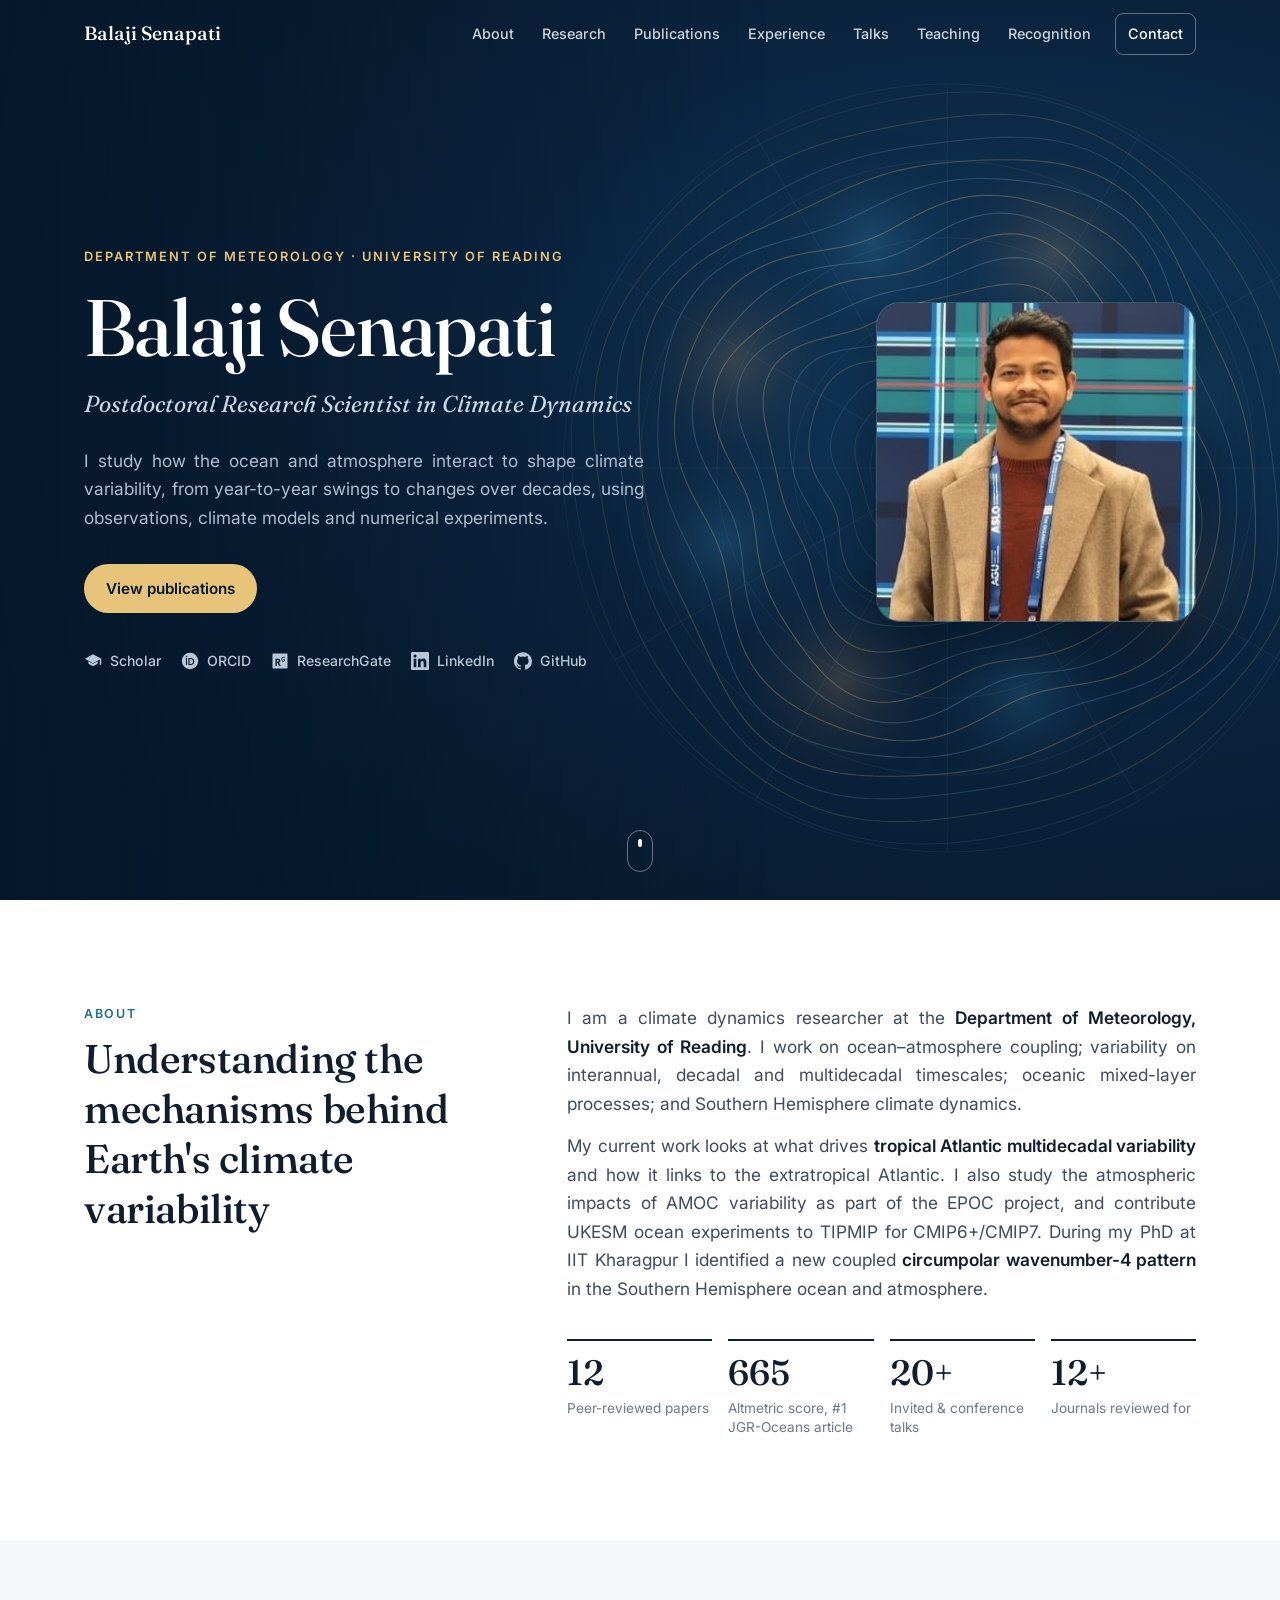
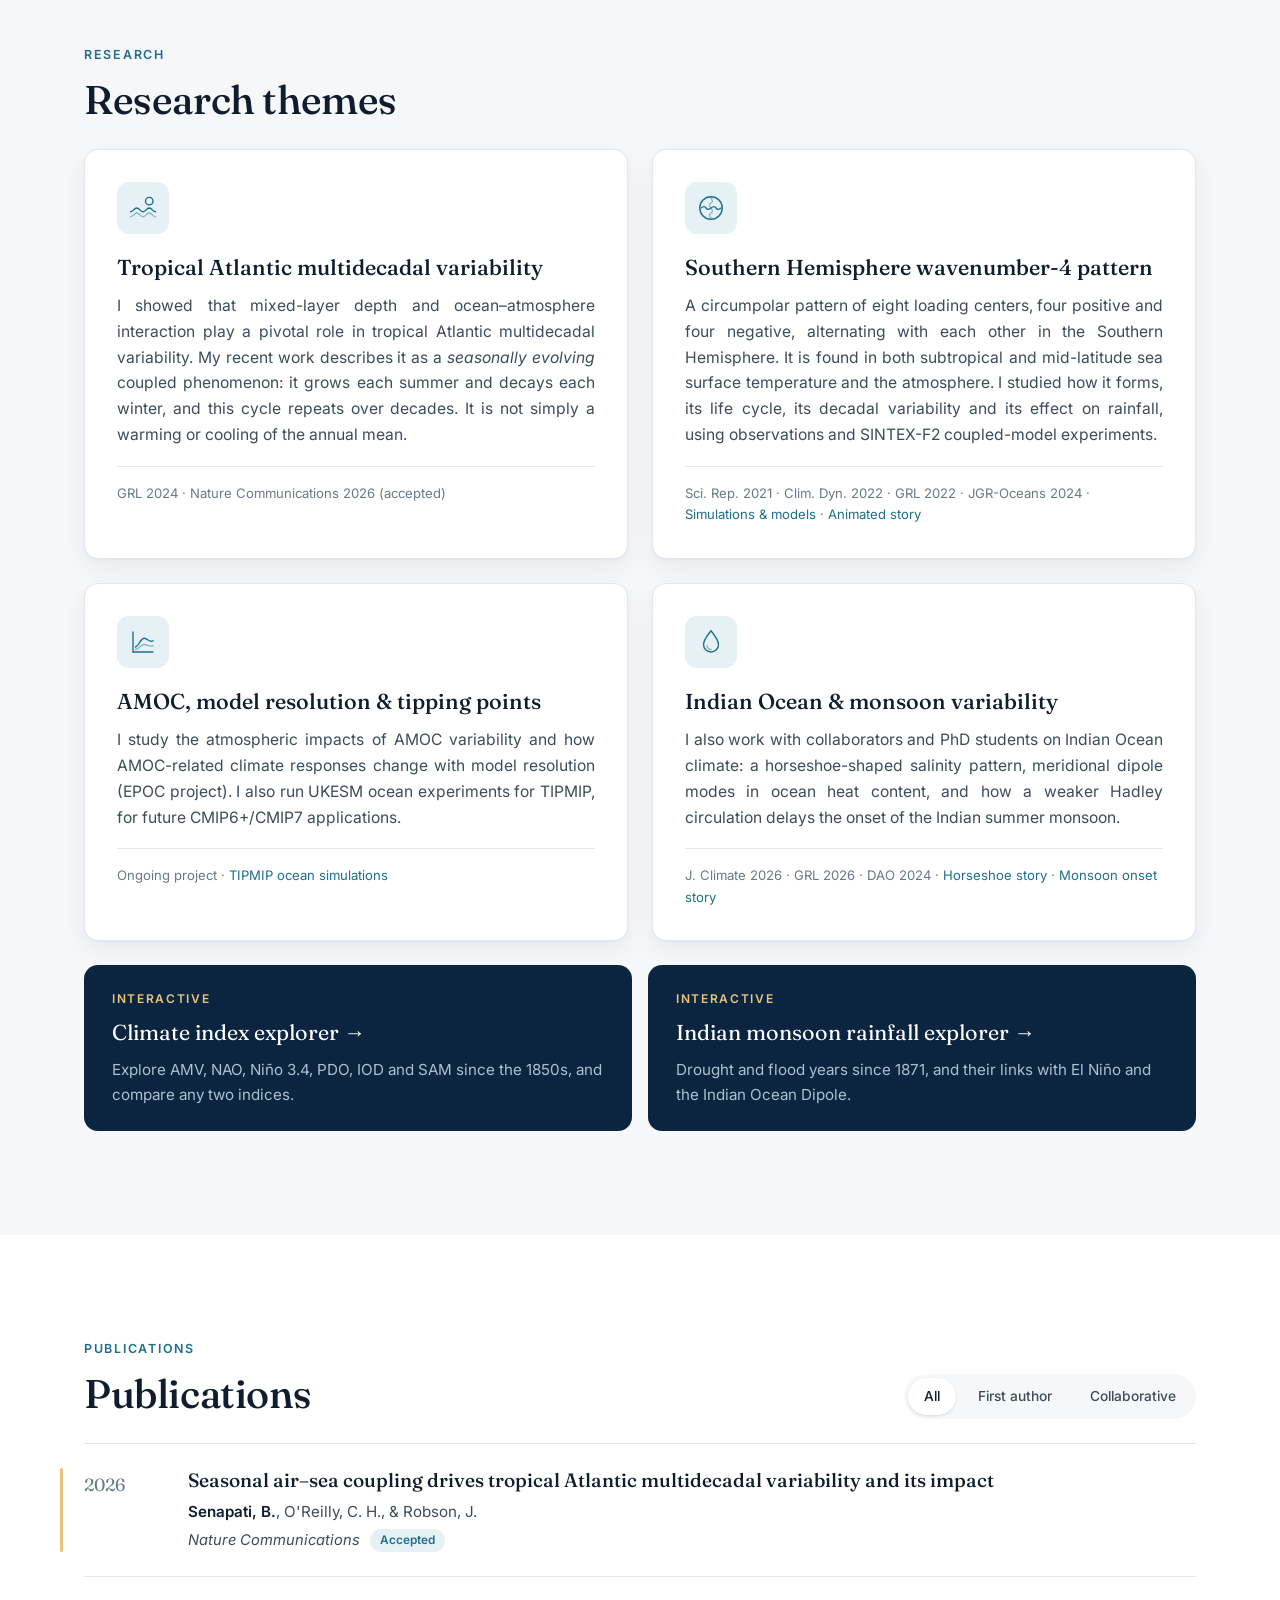
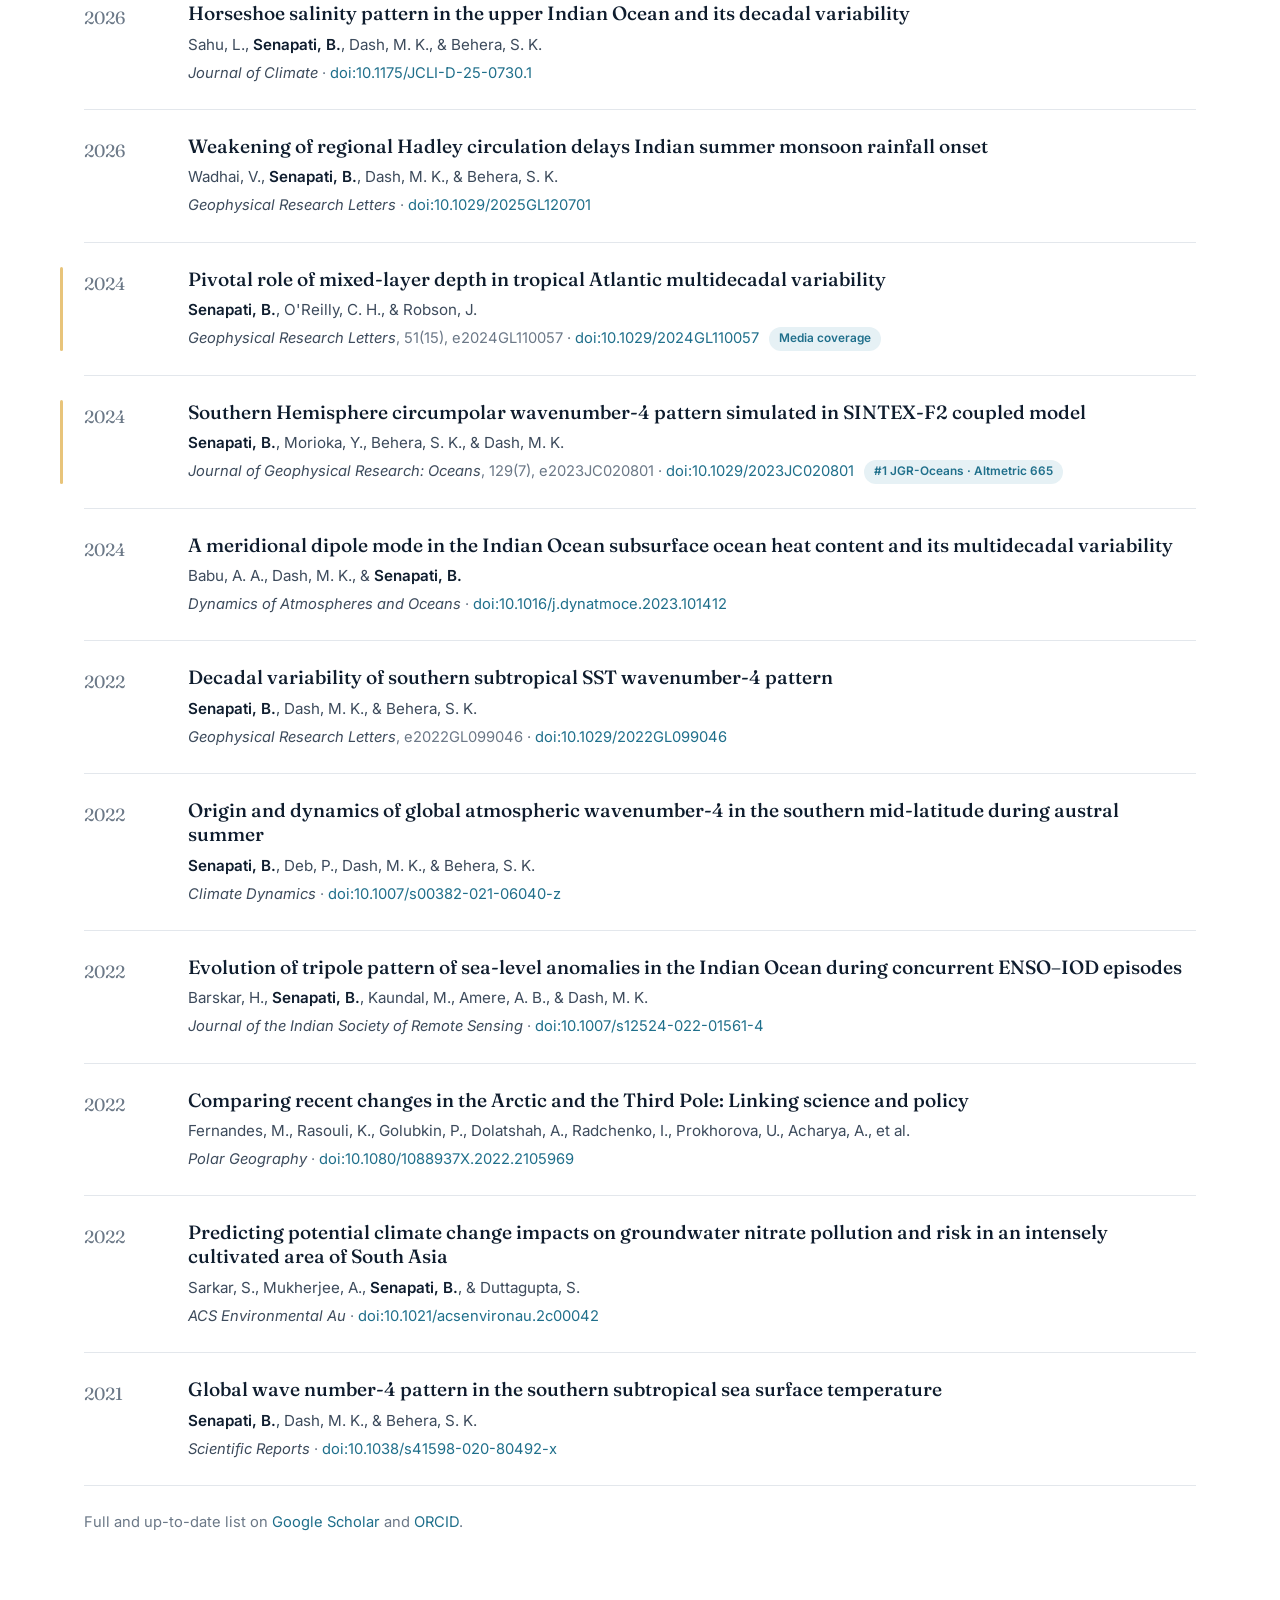
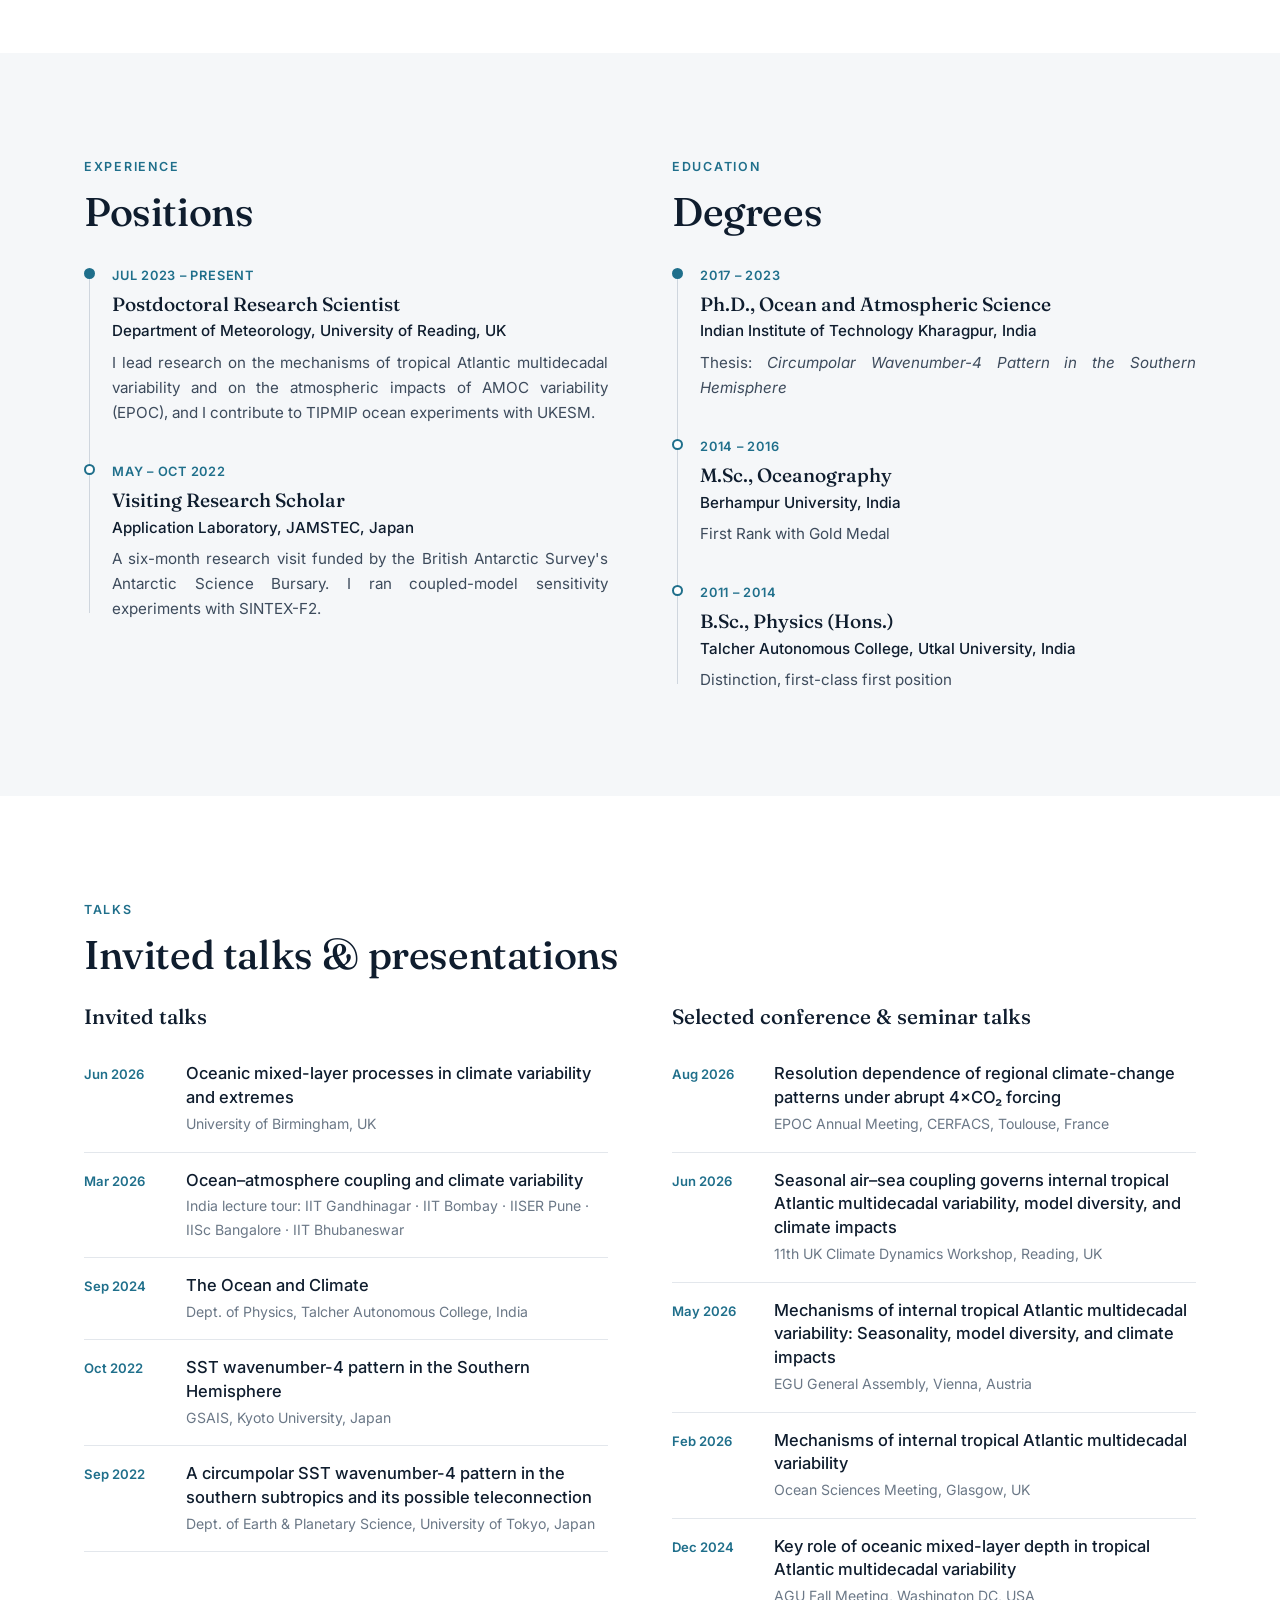
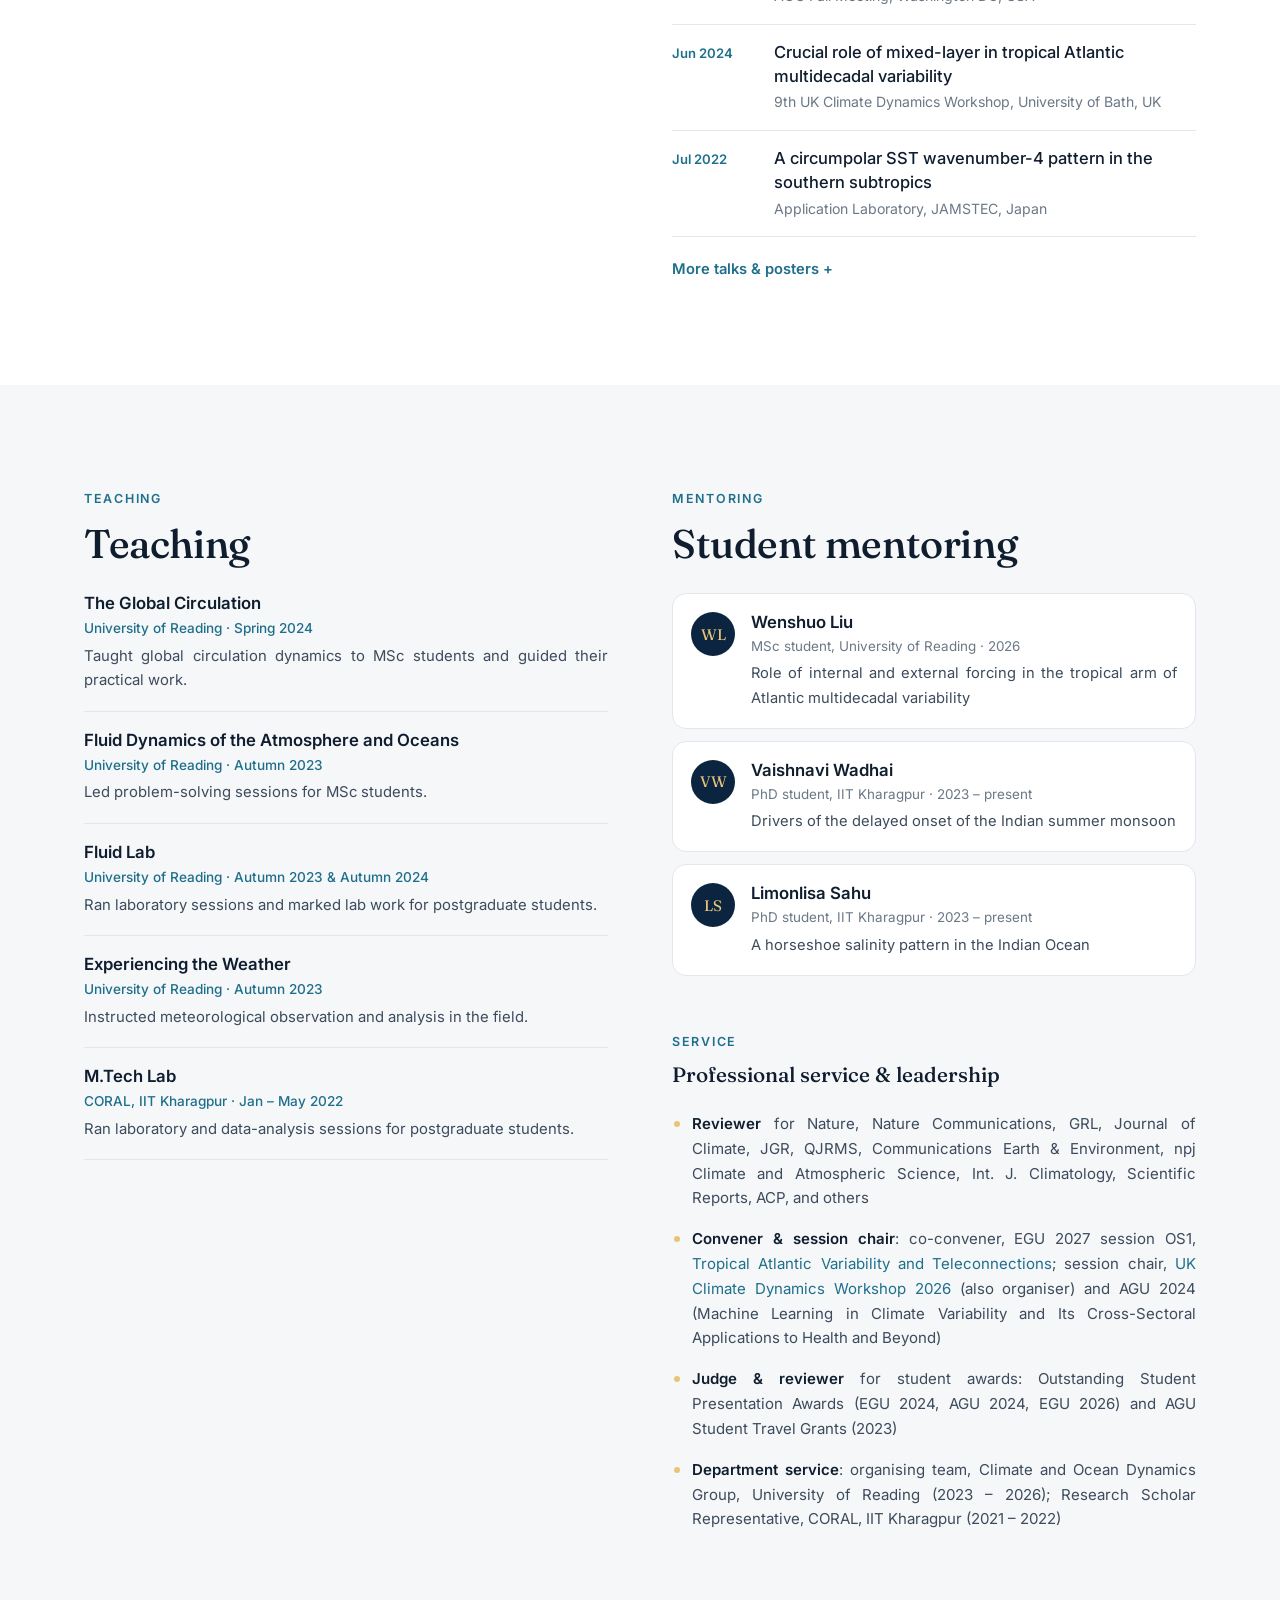
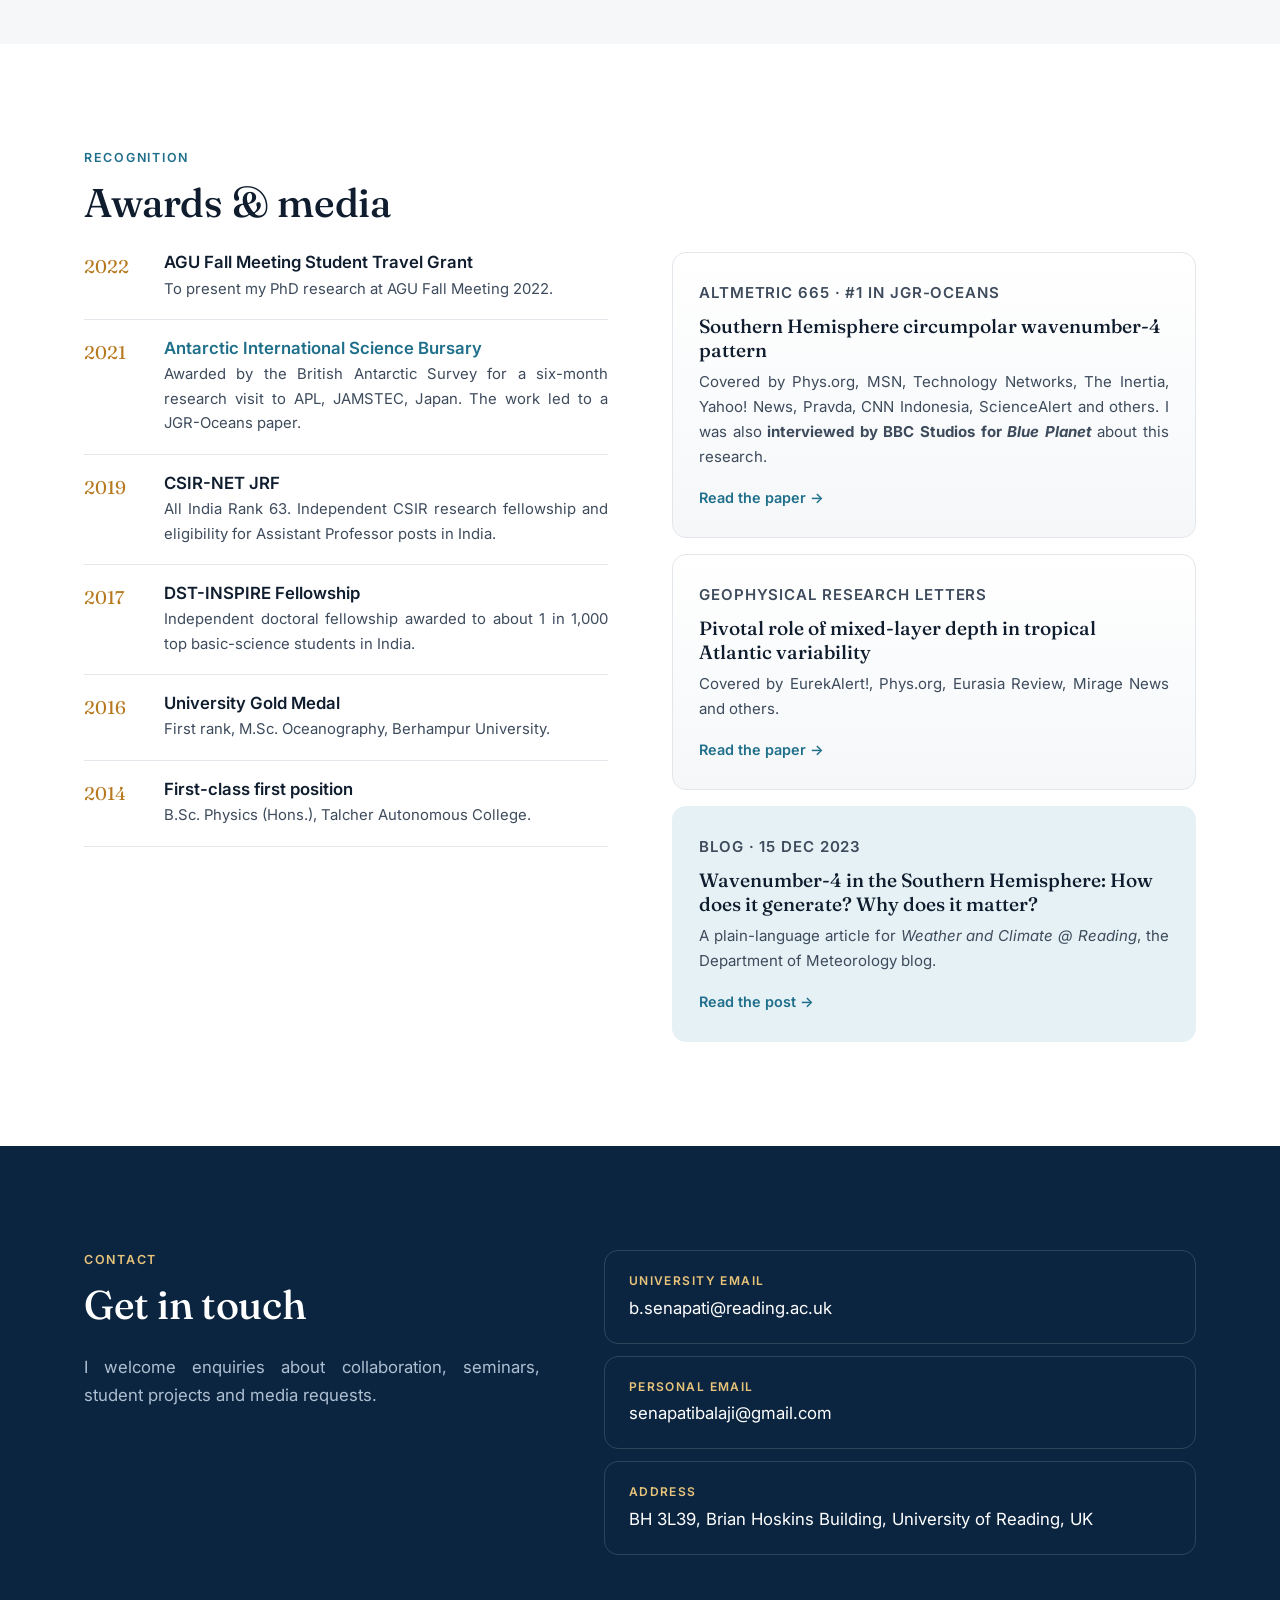
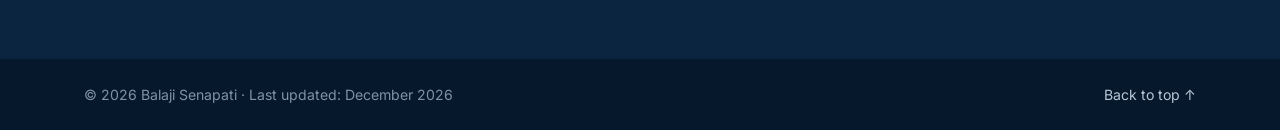
==== commit 88992747: "Retell the wavenumber-4 story in simple words Rewrites the scenes and on-screen labels so a child ca" ====
--- a/index.html
+++ b/index.html
@@ -15,7 +15,7 @@
   <link rel="preconnect" href="https://fonts.googleapis.com">
   <link rel="preconnect" href="https://fonts.gstatic.com" crossorigin>
   <link href="https://fonts.googleapis.com/css2?family=Fraunces:opsz,wght@9..144,400;9..144,500;9..144,600&family=Inter:wght@400;500;600&display=swap" rel="stylesheet">
-  <link rel="stylesheet" href="styles.css?v=20261104c">
+  <link rel="stylesheet" href="styles.css?v=20261105a">
 </head>
 <body>
 
--- a/styles.css
+++ b/styles.css
@@ -508,16 +508,16 @@
 @keyframes w4-pulse { 0%, 100% { transform: scale(1); } 50% { transform: scale(1.12); } }
 
 /* ---------------- HORSESHOE STORY ---------------- */
-.story--hs .story__text, .story--mon .story__text { hyphens: manual; -webkit-hyphens: manual; }   /* whole words are easier to read */
+.story--simple .story__text { hyphens: manual; -webkit-hyphens: manual; }   /* whole words are easier to read */
 
 .hs-layer { opacity: 0; transition: opacity .6s ease; pointer-events: none; }
 .hs-layer.is-on { opacity: 1; }
 .is-static .hs-layer { transition: none; }
 .is-static * { animation: none !important; }
 .hs-board { fill: #fdfcf8; stroke: #d9e3ea; stroke-width: 1.5; }
-.hs-eye { fill: #1f2933; }
-.hs-mouth { fill: none; stroke: #1f2933; stroke-linecap: round; stroke-linejoin: round; }
-.hs-blush { fill: #ff8fa3; opacity: .55; }
+.hs-eye, .w4-eye { fill: #1f2933; }
+.hs-mouth, .w4-mouth { fill: none; stroke: #1f2933; stroke-linecap: round; stroke-linejoin: round; }
+.hs-blush, .w4-blush { fill: #ff8fa3; opacity: .55; }
 .hs-cloud { fill: #fff; stroke: #9fb3c8; stroke-width: 2.5; }
 .hs-rain { stroke: #4dabf7; stroke-width: 3.5; stroke-linecap: round; animation: hs-fall .9s linear infinite; }
 .hs-sun { fill: #ffd43b; stroke: #f59f00; stroke-width: 2.5; }
